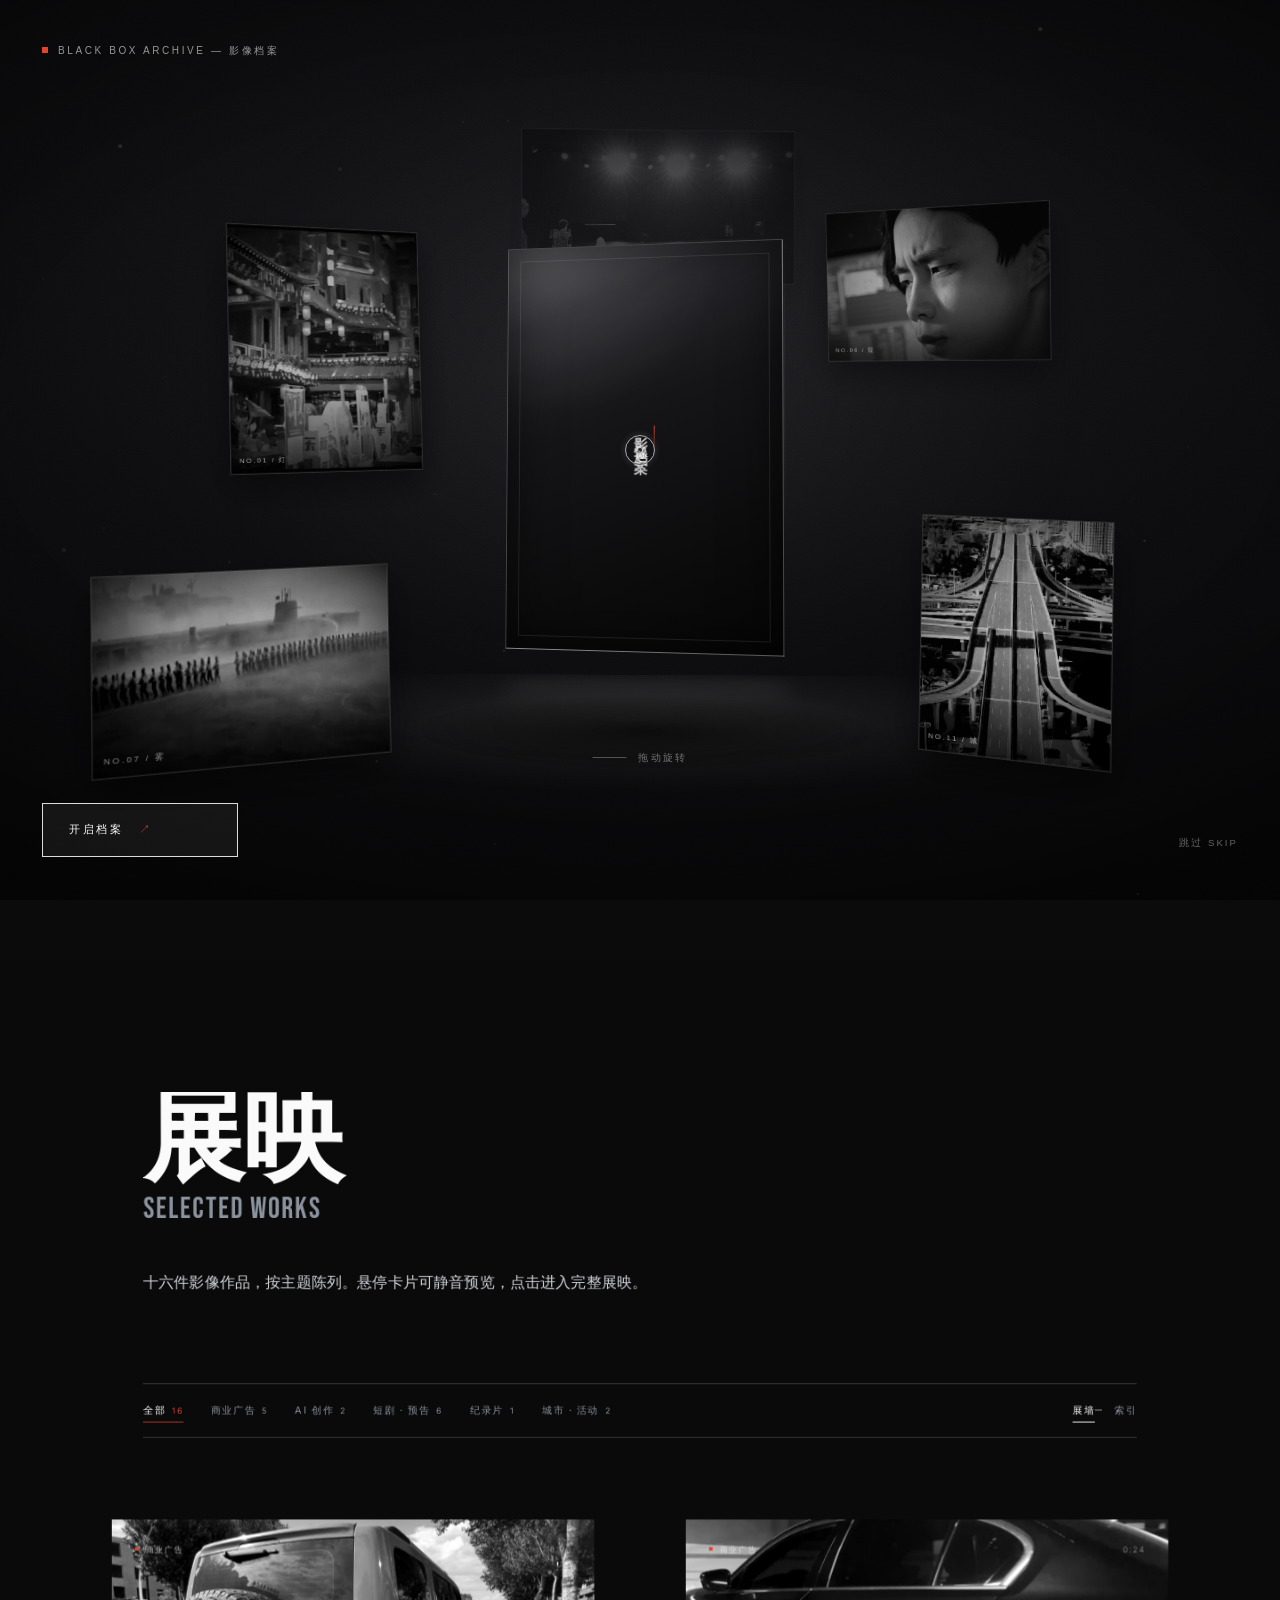
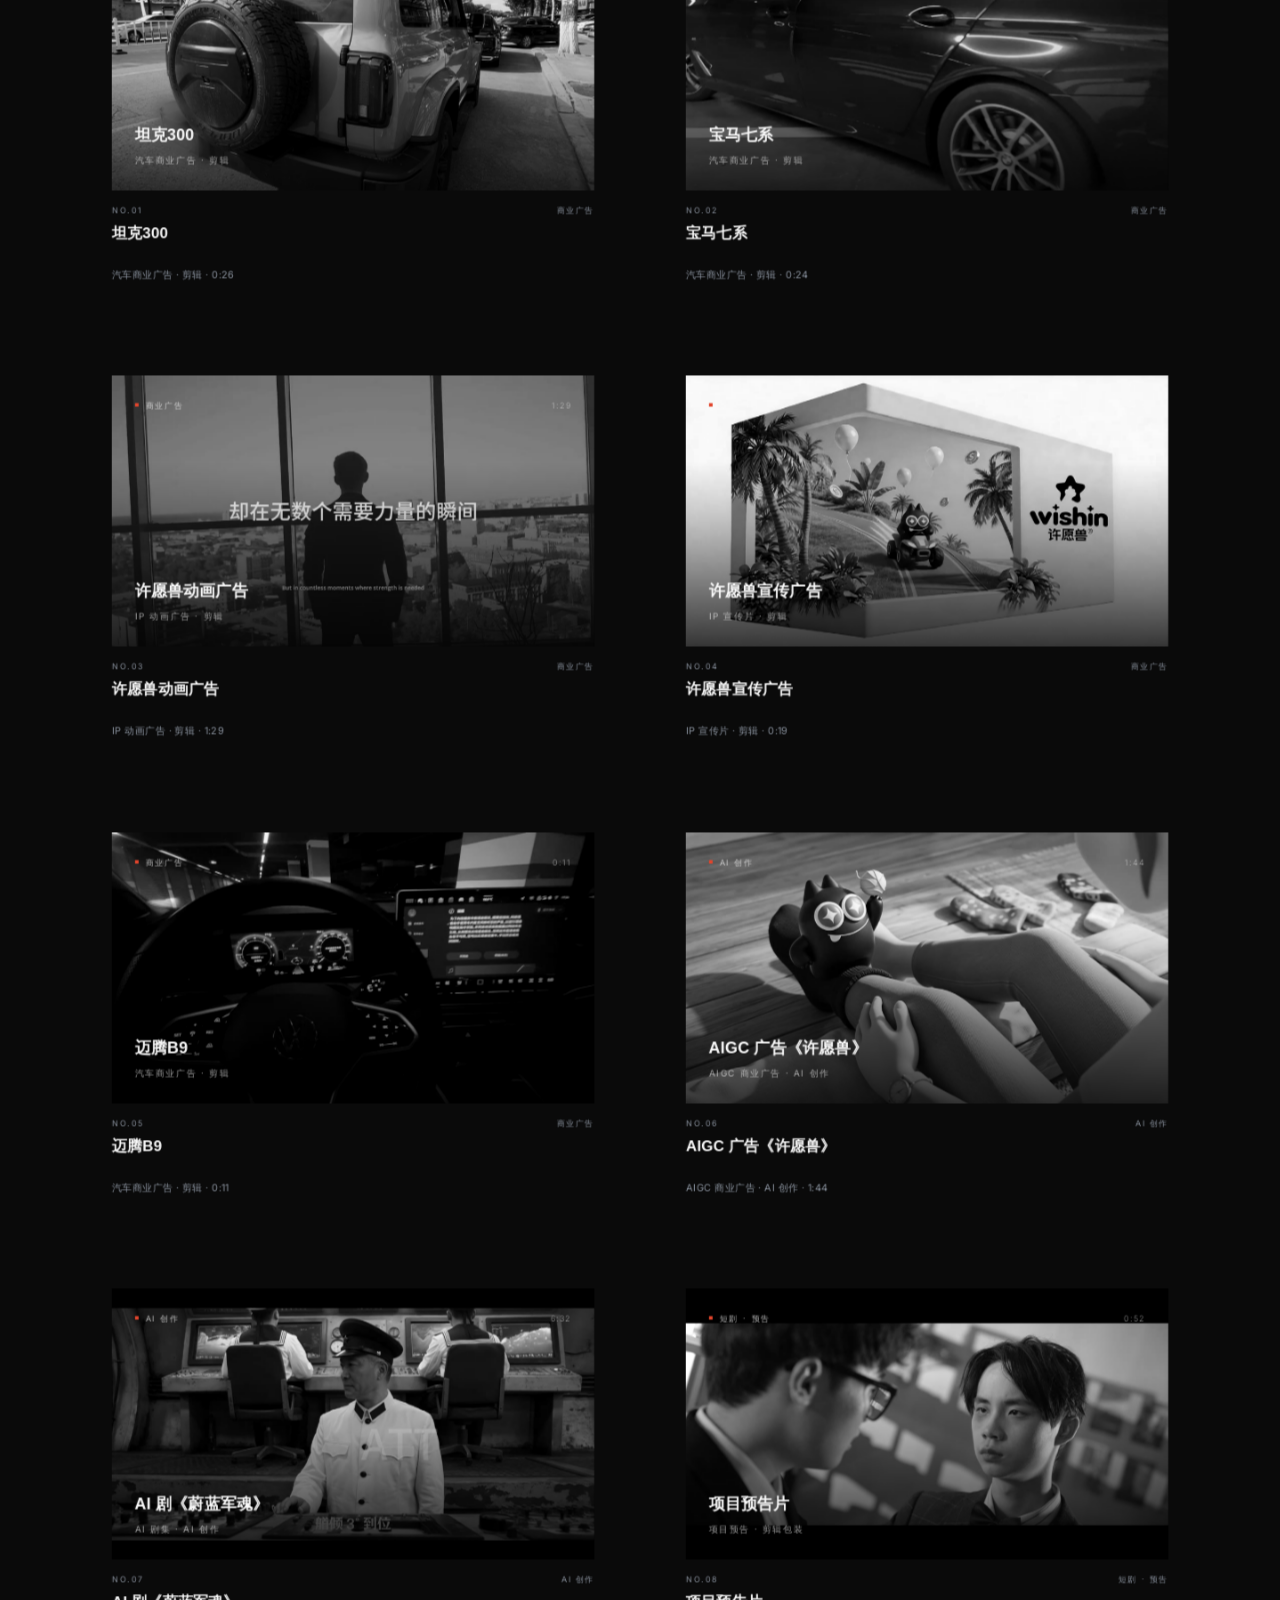
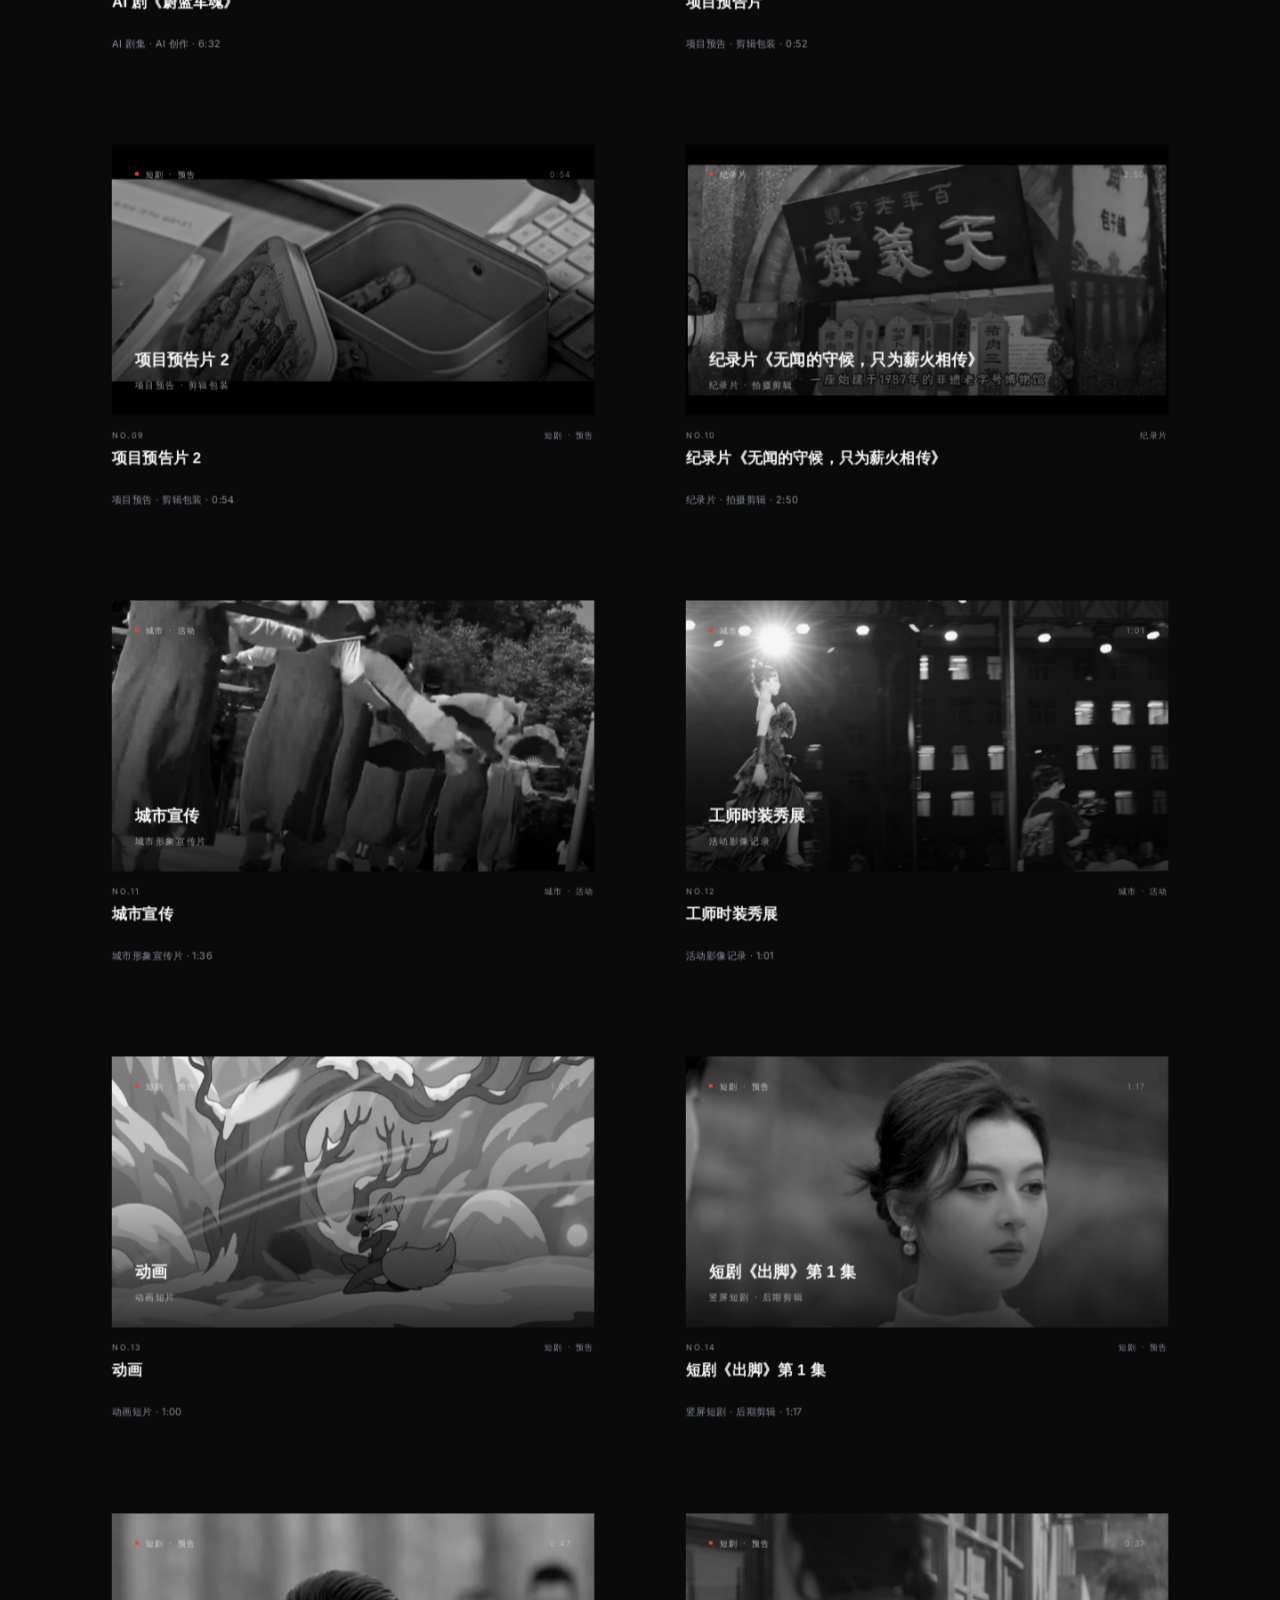
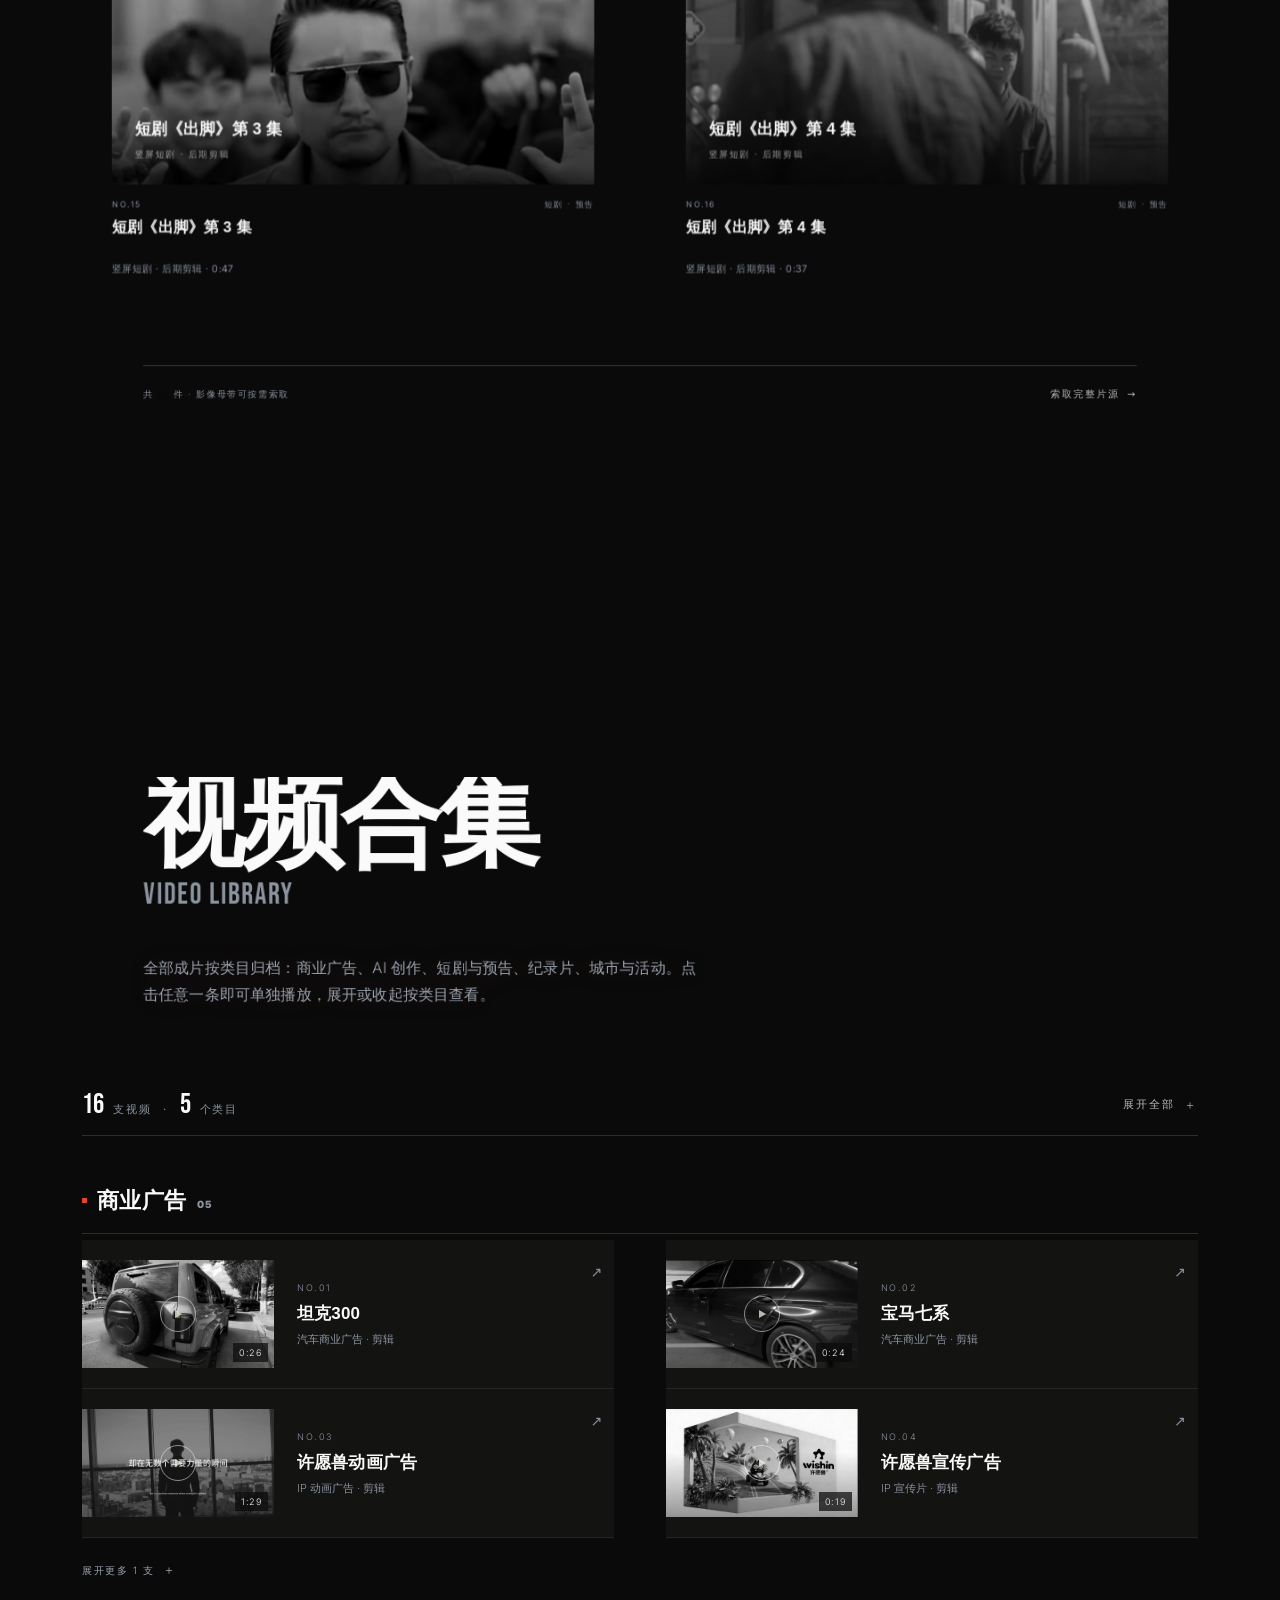
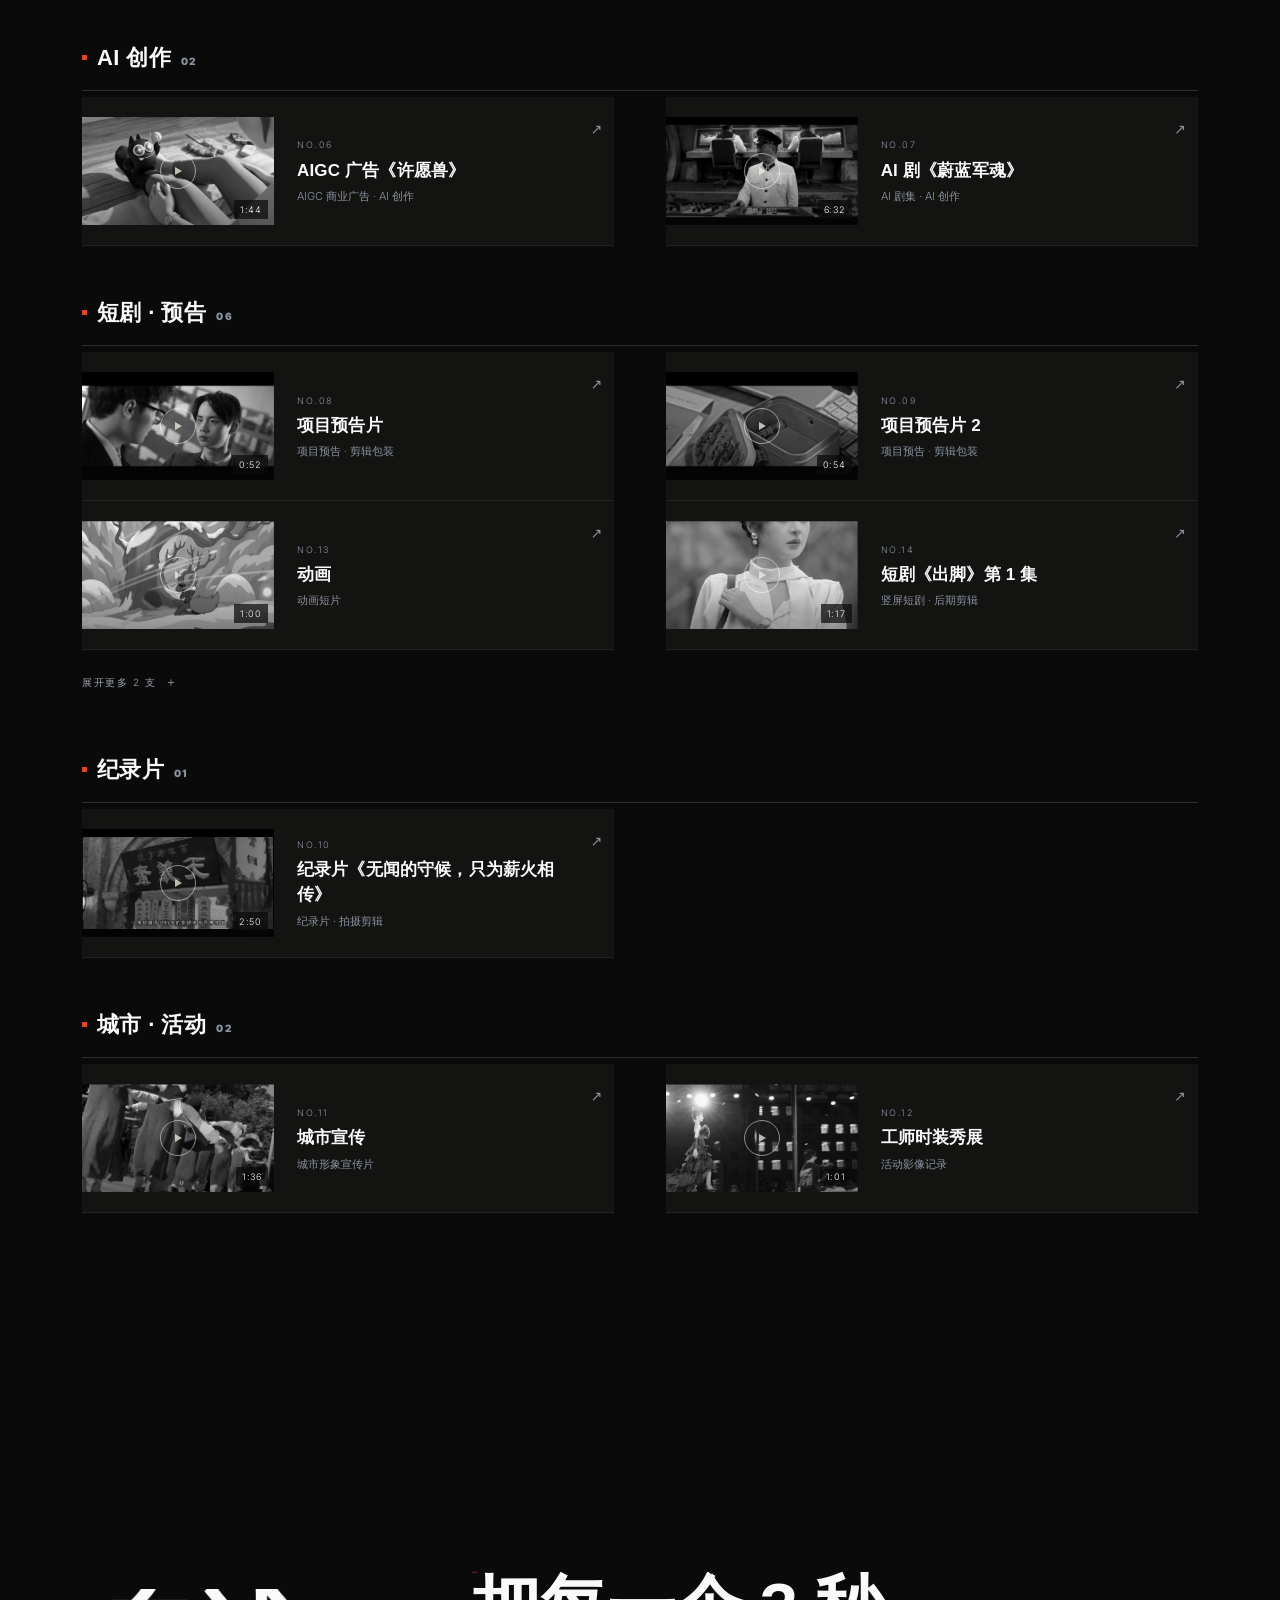
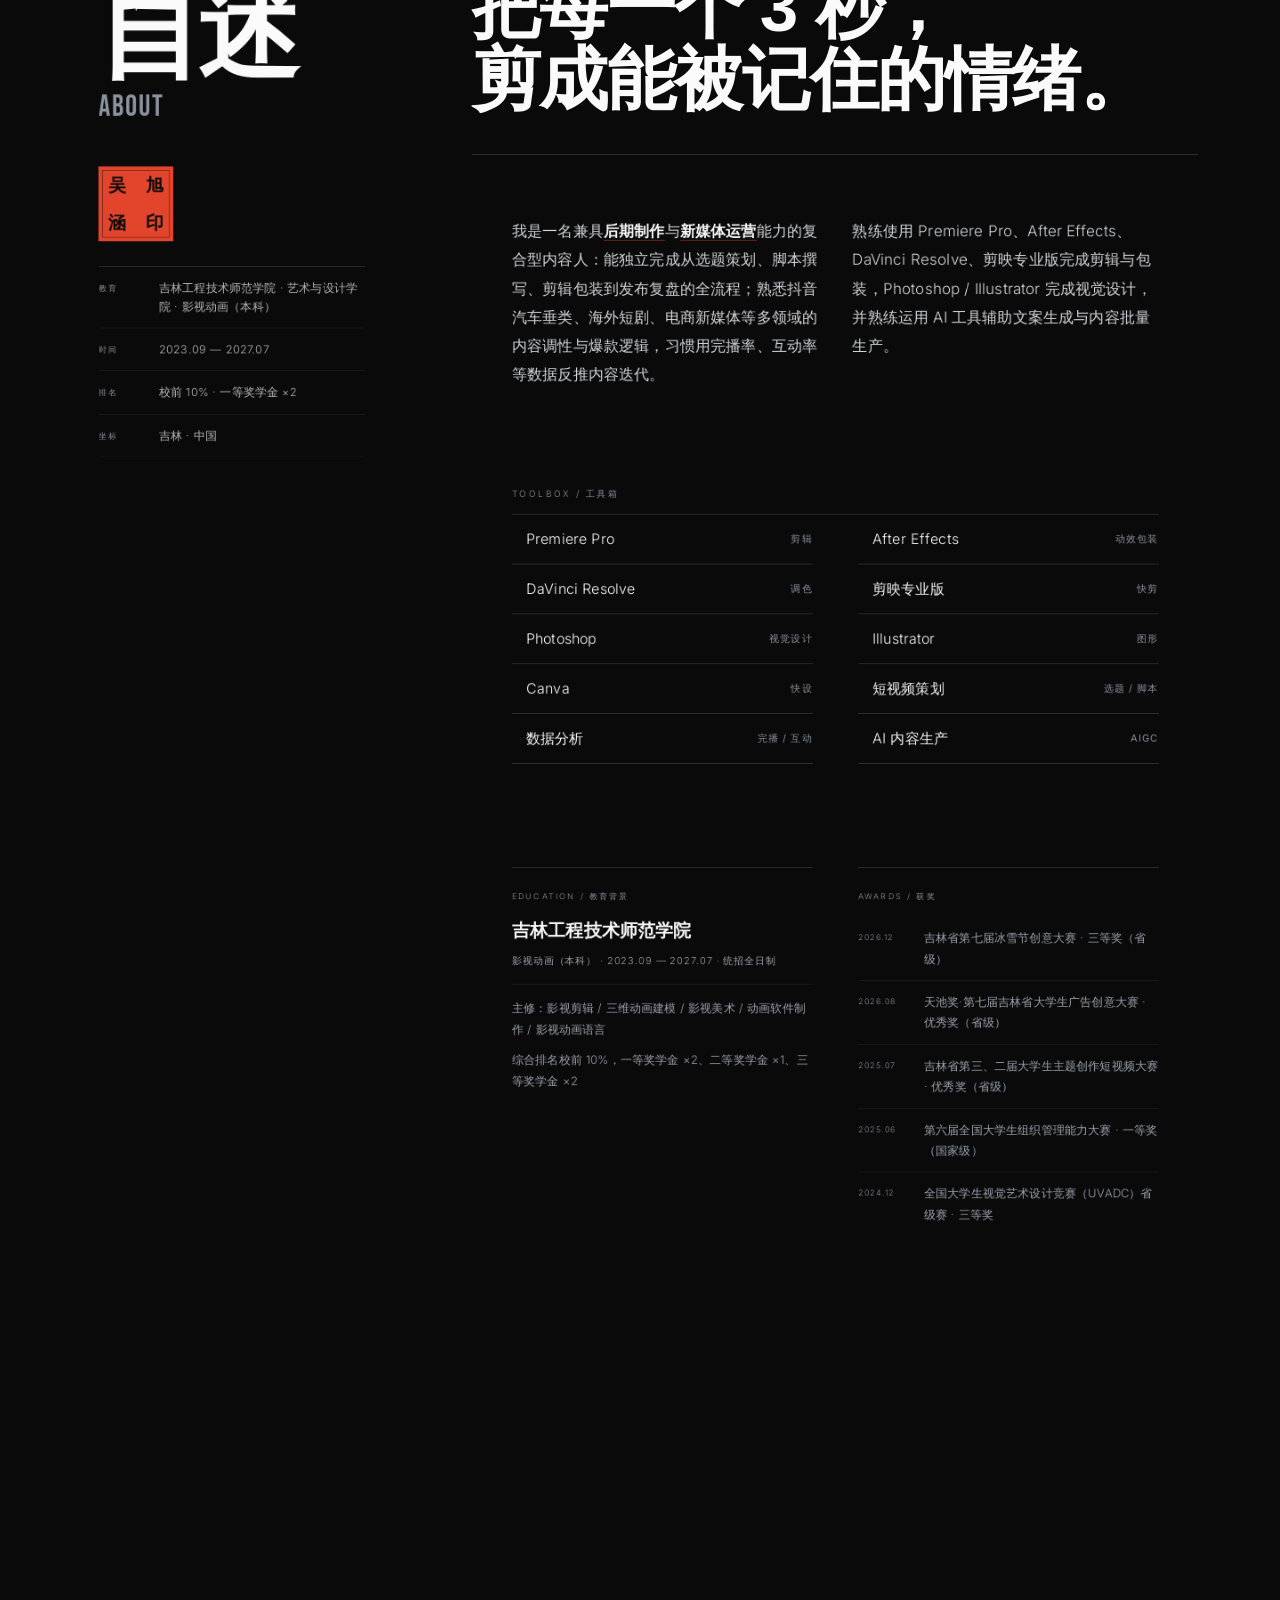
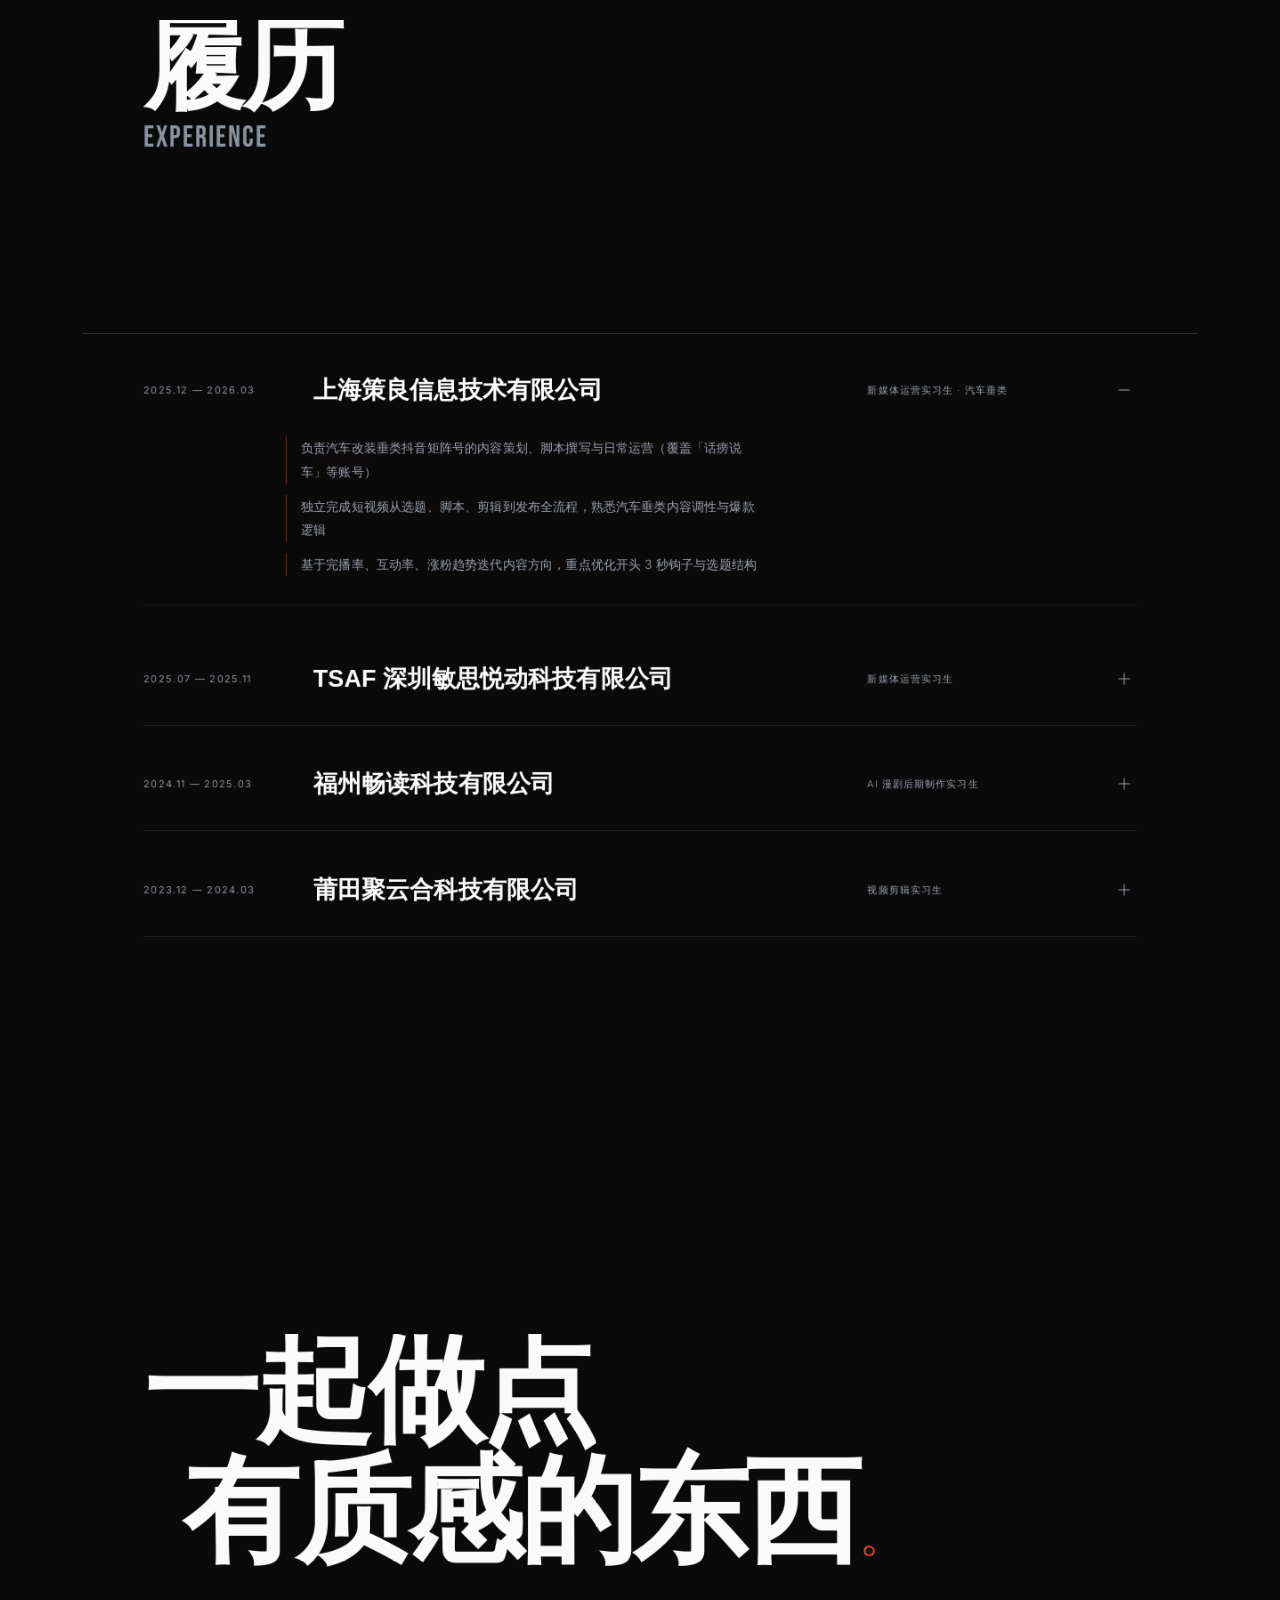
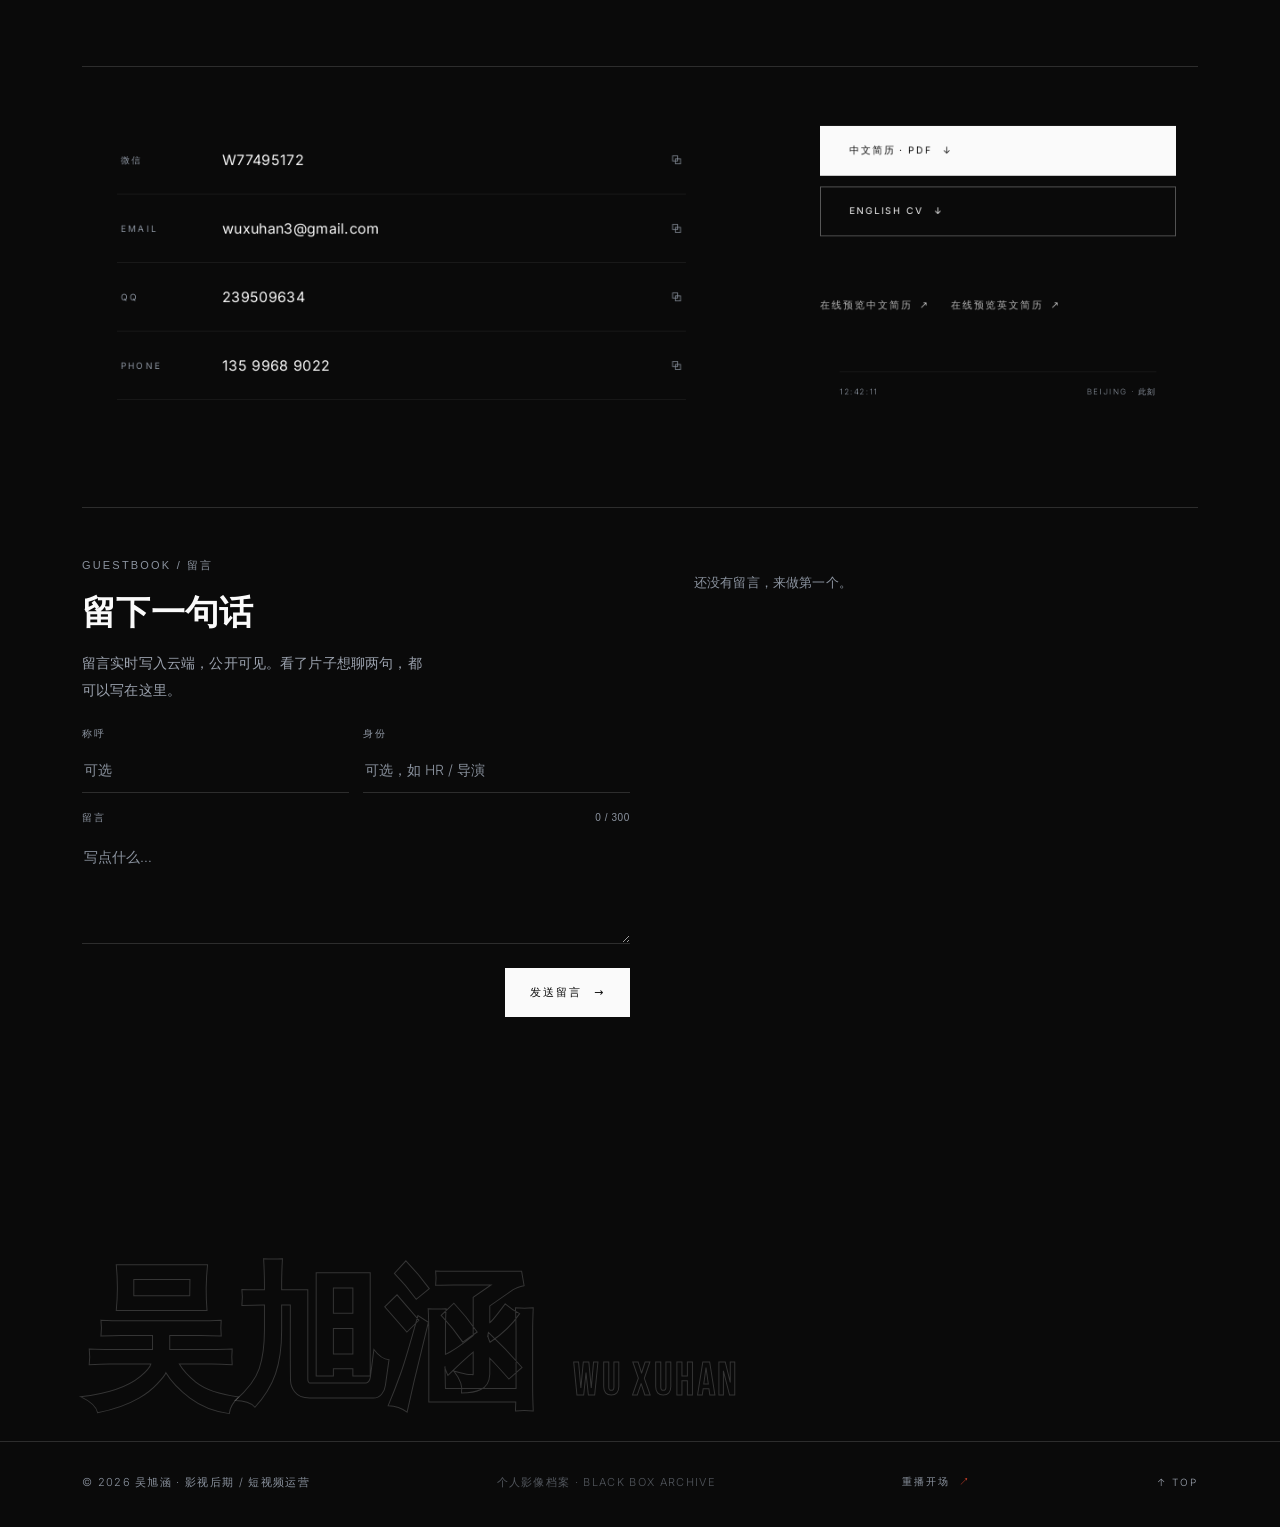
==== index.html @ 37df9728 "同步简历与站点信息：补齐两项竞赛获奖，统一四段履历时间线与量化数据" ====
<!DOCTYPE html>
<html lang="zh-CN" data-lang="zh">
<head>
<meta charset="UTF-8">
<meta name="viewport" content="width=device-width, initial-scale=1.0">
<title>吴旭涵 · 影像档案 | 影视后期 · 内容创作</title>
<meta name="description" content="吴旭涵的影像档案：影视动画科班出身，影视后期、短视频运营与 AIGC 创作。以艺术展陈的方式，呈现十六件影像作品。">
<meta property="og:type" content="website">
<meta property="og:site_name" content="BLACK BOX ARCHIVE · 影像档案">
<meta property="og:title" content="吴旭涵 · 影像档案 | 影视后期 · 内容创作">
<meta property="og:description" content="十六件影像作品，以艺术展陈的方式呈现：商业广告、海外短剧、纪录片与 AIGC 创作。">
<meta property="og:url" content="http://127.0.0.1:8377/">
<meta property="og:image" content="http://127.0.0.1:8377/assets/og/cover.jpg">
<meta property="og:image:width" content="1200">
<meta property="og:image:height" content="630">
<meta property="og:locale" content="zh_CN">
<meta property="og:locale:alternate" content="en_US">
<meta property="og:locale:alternate" content="ko_KR">
<meta property="og:locale:alternate" content="ja_JP">
<meta name="twitter:card" content="summary_large_image">
<meta name="twitter:title" content="吴旭涵 · 影像档案 | 影视后期 · 内容创作">
<meta name="twitter:description" content="十六件影像作品，以艺术展陈的方式呈现：商业广告、海外短剧、纪录片与 AIGC 创作。">
<meta name="twitter:image" content="http://127.0.0.1:8377/assets/og/cover.jpg">
<link rel="canonical" href="http://127.0.0.1:8377/">
<script type="application/ld+json">
{
  "@context": "https://schema.org",
  "@type": "Person",
  "name": "吴旭涵",
  "alternateName": "Wu Xuhan",
  "jobTitle": "影视后期 · 短视频运营 · AIGC 创作",
  "description": "影视动画专业在读，专注影视后期、短视频运营与 AIGC 内容创作，作品覆盖商业广告、海外短剧、纪录片与城市影像。",
  "url": "http://127.0.0.1:8377/",
  "image": "http://127.0.0.1:8377/assets/og/cover.jpg",
  "knowsLanguage": [
    "zh-CN",
    "en",
    "ko",
    "ja"
  ],
  "alumniOf": {
    "@type": "CollegeOrUniversity",
    "name": "吉林工程技术师范学院"
  },
  "contactPoint": {
    "@type": "ContactPoint",
    "contactType": "WeChat",
    "description": "WeChat: W77495172"
  },
  "knowsAbout": [
    "Video Editing",
    "Post-production",
    "Premiere Pro",
    "After Effects",
    "DaVinci Resolve",
    "Short-form Video",
    "AIGC"
  ],
  "award": [
    "吉林省第七届冰雪节创意大赛 · 三等奖（省级）",
    "天池奖第七届吉林省大学生广告创意大赛 · 优秀奖（省级）",
    "吉林省第三、二届大学生主题创作短视频大赛 · 优秀奖（省级）",
    "第六届全国大学生组织管理能力大赛 · 一等奖（国家级）",
    "全国大学生视觉艺术设计竞赛（UVADC）省级赛 · 三等奖"
  ]
}
</script>
<meta name="theme-color" content="#0b0b0c">
<link rel="icon" href="data:image/svg+xml,%3Csvg xmlns='http://www.w3.org/2000/svg' viewBox='0 0 100 100'%3E%3Crect width='100' height='100' fill='%23b83c26'/%3E%3Ctext x='50' y='72' font-size='60' text-anchor='middle' fill='%23f2ece0' font-family='serif'%3E吴%3C/text%3E%3C/svg%3E">
<link rel="stylesheet" href="assets/fonts/fonts.css">
<link rel="stylesheet" href="css/art.css">
<link rel="stylesheet" href="css/ref-2026.css">
<link rel="stylesheet" href="css/intro-3d.css">
<link rel="stylesheet" href="css/cursor-glow.css">
<link rel="preload" as="image" href="assets/hero/hero-archive.jpg" fetchpriority="high">
<link rel="preload" as="image" href="assets/hero/intro-frame-1.jpg">
<link rel="preload" as="image" href="assets/hero/intro-frame-2.jpg">
<link rel="preload" as="image" href="assets/hero/intro-frame-3.jpg">
<noscript><style>.preloader,.intro{display:none!important}.cursor{display:none!important}html{overflow:auto!important}</style></noscript>
</head>
<body class="is-loading">
<!-- ================= 3D OPENING · 档案开场 ================= -->
<div class="intro" id="intro3d" role="dialog" aria-modal="true" aria-label="影像档案 · 开场">
  <canvas class="intro-dust" id="introDust" aria-hidden="true"></canvas>
  <div class="intro-scene" id="introScene">
    <div class="intro-portal" aria-hidden="true"></div>
    <div class="intro-rig" id="introRig">
      <div class="intro-floor" aria-hidden="true"></div>
      <div class="mono" id="introMono" aria-hidden="true">
        <div class="mono-face mono-front">
          <span class="mono-cn">影像档案</span>
          </div>
        <div class="mono-face mono-back"></div>
        <div class="mono-face mono-side mono-side-l"></div>
        <div class="mono-face mono-side mono-side-r"></div>
        <div class="mono-face mono-cap mono-cap-t"></div>
        <div class="mono-face mono-cap mono-cap-b"></div>
        <span class="mono-glow" aria-hidden="true"></span>
        <span class="mono-seam"></span>
        <span class="mono-light"></span>
      </div>
      <figure class="intro-card ic1" aria-hidden="true"><img src="assets/hero/intro-frame-1.jpg" alt="" width="800" height="1000" decoding="async"><figcaption>NO.01 / 灯</figcaption></figure>
      <figure class="intro-card ic2" aria-hidden="true"><img src="assets/hero/intro-frame-2.jpg" alt="" width="1200" height="800" decoding="async"><figcaption>NO.06 / 窥</figcaption></figure>
      <figure class="intro-card ic3" aria-hidden="true"><img src="assets/hero/intro-frame-3.jpg" alt="" width="1200" height="800" decoding="async"><figcaption>NO.07 / 雾</figcaption></figure>
      <figure class="intro-card ic4" aria-hidden="true"><img src="assets/hero/intro-frame-4.jpg" alt="" width="1200" height="800" decoding="async"><figcaption>NO.11 / 城</figcaption></figure>
      <figure class="intro-card ic5" aria-hidden="true"><img src="assets/hero/intro-frame-5.jpg" alt="" width="1500" height="844" decoding="async"><figcaption>NO.12 / 光</figcaption></figure>
    </div>
  </div>
  <div class="intro-ui">
    <div class="intro-top">
      <span class="intro-brand">Black Box Archive — 影像档案</span>
      </div>
    <p class="intro-hint"><i></i>拖动旋转</p>
    <div class="intro-bottom">
      <button class="intro-enter" id="introEnter" type="button"><span>开启档案</span><i>&#8599;</i></button>
      <button class="intro-skip" id="introSkip" type="button">跳过 SKIP</button>
    </div>
  </div>
</div>

<a class="skip-link" href="#works" data-i18n="aria.skip">跳到主内容</a>

<div class="grain" aria-hidden="true"></div>
<div class="mouse-glow" id="mouseGlow" aria-hidden="true"></div>

<!-- 入场遮幕 -->
<div class="preloader" id="preloader" aria-hidden="true">
  <div class="preloader-inner">
    <p class="preloader-kicker" data-i18n="preloader.kicker">BLACK BOX ARCHIVE — 影像档案</p>
    <p class="preloader-count"><span id="loadNum">00</span><em>%</em></p>
    <div class="preloader-track"><i id="loadBar"></i></div>
    <p class="preloader-meta" data-i18n="preloader.meta">吴旭涵 · 影视后期 / 短视频运营 · 2026</p>
  </div>
  <span class="preloader-corner preloader-corner--tl"></span>
  <span class="preloader-corner preloader-corner--tr"></span>
  <span class="preloader-corner preloader-corner--bl"></span>
  <span class="preloader-corner preloader-corner--br"></span>
</div>

<div class="cursor" id="cursor" aria-hidden="true">
  <span class="cursor-dot"></span>
  <span class="cursor-ring"></span>
  <span class="cursor-label" id="cursorLabel"></span>
</div>

<div class="progress" aria-hidden="true"><i id="progressBar"></i></div>

<!-- 顶部导航 -->
<header class="site-header" id="siteHeader">
  <a class="brand" href="#top" data-cursor="TOP" aria-label="回到顶部" data-i18n-aria="aria.backTop">
    <span class="brand-seal" aria-hidden="true">吴</span>
    <span class="brand-name"><b>吴旭涵</b><em>WU XUHAN</em></span>
  </a>
  <nav class="nav" id="mainNav" aria-label="主导航" data-i18n-aria="aria.nav">
    <a class="nav-link" href="#works"><i>01</i><span data-i18n="nav.works">展映</span></a>
    <a class="nav-link" href="#collection"><i>02</i><span data-i18n="nav.collection">合集</span></a>
    <a class="nav-link" href="#about"><i>03</i><span data-i18n="nav.about">自述</span></a>
    <a class="nav-link" href="#experience"><i>04</i><span data-i18n="nav.exp">履历</span></a>
    <a class="nav-link" href="#contact"><i>05</i><span data-i18n="nav.contact">联络</span></a>
    <div class="lang-switch lang-switch--mobile" role="group" aria-label="切换语言" data-i18n-aria="aria.lang">
      <button type="button" data-lang-btn="zh" class="is-active" aria-pressed="true">中</button>
      <button type="button" data-lang-btn="en" aria-pressed="false">EN</button>
      <button type="button" data-lang-btn="ko" aria-pressed="false">한</button>
      <button type="button" data-lang-btn="ja" aria-pressed="false">日</button>
    </div>
  </nav>
  <div class="header-tools">
    <div class="lang-switch" id="langSwitch" role="group" aria-label="切换语言" data-i18n-aria="aria.lang">
      <button type="button" data-lang-btn="zh" class="is-active" aria-pressed="true">中</button>
      <button type="button" data-lang-btn="en" aria-pressed="false">EN</button>
      <button type="button" data-lang-btn="ko" aria-pressed="false">한</button>
      <button type="button" data-lang-btn="ja" aria-pressed="false">日</button>
    </div>
    <button class="util-link" type="button" data-copy="wuxuhan3@gmail.com" data-cursor="复制" data-i18n-cursor="contact.copy">EMAIL</button>
    <button class="util-link" type="button" data-copy="W77495172" data-cursor="复制" data-i18n-cursor="contact.copy">WECHAT</button>
    <span class="clock" id="clock" aria-label="北京时间">--:--:--</span>
    <a class="cv-link" href="assets/resume/%E5%90%B4%E6%97%AD%E6%B6%B5_%E7%AE%80%E5%8E%86.pdf" download="吴旭涵_简历.pdf" data-cursor="PDF" data-magnetic><span data-i18n="nav.cv">简历</span> <i>↓</i></a>
    <button class="menu-toggle" id="menuToggle" aria-label="打开菜单" data-i18n-aria="nav.menu" aria-expanded="false" aria-controls="mainNav"><span></span><span></span></button>
  </div>
</header>

<!-- 右侧章节索引 -->
<nav class="section-nav" id="sectionNav" aria-label="章节索引" data-i18n-aria="aria.sectionNav">
  <a href="#hero" data-target="hero"><b>00</b><i></i><span data-i18n="section.hero">序</span></a>
  <a href="#works" data-target="works"><b>01</b><i></i><span data-i18n="section.works">展映</span></a>
  <a href="#collection" data-target="collection"><b>02</b><i></i><span data-i18n="section.collection">合集</span></a>
  <a href="#about" data-target="about"><b>03</b><i></i><span data-i18n="section.about">自述</span></a>
  <a href="#experience" data-target="experience"><b>04</b><i></i><span data-i18n="section.experience">履历</span></a>
  <a href="#contact" data-target="contact"><b>05</b><i></i><span data-i18n="section.contact">联络</span></a>
</nav>

<main id="top">

  <!-- ================= HERO ================= -->
  <section class="hero" id="hero" data-theme="dark" data-section data-page="01">
    <div class="hero-bg" aria-hidden="true">
      <div class="hero-still"><img src="assets/hero/hero-archive.jpg" alt="" loading="eager" decoding="async" fetchpriority="high"></div>
      <div class="hero-gridlines"></div>
      <div class="hero-spot" id="heroSpot"></div>
      <div class="hero-vignette"></div>
      <div class="hero-scan"></div>
      <div class="hero-planes">
        <span class="plane p1"></span><span class="plane p2"></span><span class="plane p3"></span><span class="orb"></span>
      </div>
      <span class="hero-vertical hero-vertical--l">MOVING IMAGE · NARRATIVE · CRAFT</span>
      <div class="hero-hud"><span class="hud-dot"></span><span>SYS.ARCHIVE</span><span>RGB // 4K</span><span>24 FPS</span></div>
    </div>

    <div class="hero-inner">
      <div class="hero-grid">

        <!-- 左栏：身份（Brittany 式） -->
        <div class="hero-idcol">
          <h1 class="hero-name-xl" data-reveal>
            <span data-i18n="hero.name">吴旭涵</span>
            <em data-i18n="hero.nameEn">Wu Xuhan</em>
          </h1>
          <p class="hero-role" data-reveal data-i18n="hero.top2">影视后期 · 短视频运营 · AIGC</p>
          <p class="hero-intro" data-reveal data-i18n-html="hero.lede">影视动画科班出身，在商业广告、海外短剧与纪录片之间，用剪辑重建时间的呼吸。</p>

          <nav class="hero-nav2" aria-label="Section index" data-reveal>
            <a href="#works"><b>01</b><span data-i18n="section.works">展映</span></a>
            <a href="#collection"><b>02</b><span data-i18n="section.collection">合集</span></a>
            <a href="#experience"><b>03</b><span data-i18n="section.experience">履历</span></a>
            <a href="#contact"><b>04</b><span data-i18n="section.contact">联络</span></a>
          </nav>

          <div class="hero-social" data-reveal>
            <button type="button" data-copy="W77495172" data-cursor="复制" data-i18n-cursor="contact.copy">
              <i data-i18n="contact.wechat">微信</i><span>W77495172</span>
            </button>
            <button type="button" data-copy="wuxuhan3@gmail.com" data-cursor="复制" data-i18n-cursor="contact.copy">
              <i>EMAIL</i><span>wuxuhan3@gmail.com</span>
            </button>
            <button type="button" data-copy="239509634" data-cursor="复制" data-i18n-cursor="contact.copy">
              <i>QQ</i><span>239509634</span>
            </button>
          </div>
        </div>

        <!-- 右栏：品牌主张 + 数据 + 行动 -->
        <div class="hero-brcol">
          <h2 class="hero-brand" id="heroTitle">
            <span class="title-line"><span class="title-inner" data-i18n-text="hero.title1" data-text="影像">影像</span></span>
            <span class="title-line title-line--2"><span class="title-inner" data-i18n-text="hero.title2" data-text="造境">造境</span><span class="title-mark">。</span></span>
          </h2>
          <dl class="hero-stats2" id="heroStats">
            <div class="stat"><dt><span data-count="4">4</span><em data-i18n="hero.unit1">段</em></dt><dd data-i18n="hero.stat1">内容实习</dd></div>
            <div class="stat"><dt><span data-count="5">5</span><em data-i18n="hero.unit2">项</em></dt><dd data-i18n="hero.stat2">省级 / 国家级奖项</dd></div>
            <div class="stat"><dt><span class="stat-prefix">TOP</span><span data-count="1">1</span></dt><dd data-i18n="hero.stat3">海外短剧日榜</dd></div>
            <div class="stat"><dt><span data-count="8000">8000</span><em data-i18n="hero.unit4">+</em></dt><dd data-i18n="hero.stat4">账号冷启动涨粉</dd></div>
          </dl>

          <div class="hero-actions" data-reveal>
            <a class="btn btn-fill" href="#works" data-magnetic data-cursor="进入" data-i18n-cursor="hero.cursorEnter"><span data-i18n="hero.ctaWorks">进入展映</span> <i>&#8599;</i></a>
            <a class="btn btn-line" href="assets/resume/%E5%90%B4%E6%97%AD%E6%B6%B5_%E7%AE%80%E5%8E%86.pdf" download="吴旭涵_简历.pdf" data-magnetic data-cursor="PDF"><span data-i18n="hero.ctaCv">下载简历</span> <i>&#8595;</i></a>
          </div>
          </div>

      </div>
    </div>

    <div class="marquee marquee--hero" data-marquee aria-hidden="true">
      <div class="marquee-track">
        <span data-i18n="marquee.m1">商业广告</span><i>✦</i><span data-i18n="marquee.m2">海外短剧</span><i>✦</i><span data-i18n="marquee.m3">纪录片</span><i>✦</i><span data-i18n="marquee.m4">AIGC 创作</span><i>✦</i><span data-i18n="marquee.m5">城市影像</span><i>✦</i><span data-i18n="marquee.m6">直播切片</span><i>✦</i><span data-i18n="marquee.m7">内容策略</span><i>✦</i><span data-i18n="marquee.m8">数据复盘</span><i>✦</i>
      </div>
    </div>
  </section>

  <!-- ================= WORKS ================= -->
  <section class="works" id="works" data-theme="light" data-section data-page="02">
    <div class="section-inner">
      <header class="section-head">
        <h2 class="section-title" data-reveal>
          <span class="cn" data-i18n="works.title">展映</span>
          <span class="en" data-i18n="works.en">selected works</span>
        </h2>
        <div class="section-intro" data-reveal>
          <p class="section-lede" data-i18n="works.lede">十六件影像作品，按主题陈列。悬停卡片可静音预览，点击进入完整展映。</p>
          </div>
      </header>

      <div class="works-toolbar" data-reveal>
        <div class="filters" id="filterBar" role="group" aria-label="作品分类" data-i18n-aria="aria.filters">
          <button class="filter-btn is-active" type="button" data-filter="all" aria-pressed="true"><span data-i18n="filters.all">全部</span><span class="f-count">16</span></button>
          <button class="filter-btn" type="button" data-filter="ad" aria-pressed="false"><span data-i18n="filters.ad">商业广告</span><span class="f-count">5</span></button>
          <button class="filter-btn" type="button" data-filter="ai" aria-pressed="false"><span data-i18n="filters.ai">AI 创作</span><span class="f-count">2</span></button>
          <button class="filter-btn" type="button" data-filter="drama" aria-pressed="false"><span data-i18n="filters.drama">短剧 · 预告</span><span class="f-count">6</span></button>
          <button class="filter-btn" type="button" data-filter="doc" aria-pressed="false"><span data-i18n="filters.doc">纪录片</span><span class="f-count">1</span></button>
          <button class="filter-btn" type="button" data-filter="city" aria-pressed="false"><span data-i18n="filters.city">城市 · 活动</span><span class="f-count">2</span></button>
        </div>
        <div class="view-toggle" id="viewToggle" role="group" aria-label="视图切换" data-i18n-aria="aria.view">
          <button class="view-btn is-active" type="button" data-view="wall" aria-pressed="true"><span data-i18n="view.wall">展墙</span></button>
          <button class="view-btn" type="button" data-view="index" aria-pressed="false"><span data-i18n="view.index">索引</span></button>
        </div>
      </div>

      <div class="works-wall" id="worksWall" aria-live="polite"></div>
      <div class="works-index" id="worksIndex" hidden></div>

      <div class="works-foot">
        <p class="works-total"><span data-i18n="works.before">共</span> <b id="worksTotal">16</b> <span data-i18n="works.after">件 · 影像母带可按需索取</span></p>
        <a class="text-link" href="#contact" data-cursor="联络" data-i18n-cursor="nav.contact"><span data-i18n="works.request">索取完整片源</span> <i>→</i></a>
      </div>
    </div>
  </section>

  <!-- ================= VIDEO LIBRARY ================= -->
  <section class="collection" id="collection" data-theme="dark" data-section data-page="03">
    <div class="section-inner">
      <header class="section-head">
        <h2 class="section-title" data-reveal>
          <span class="cn" data-i18n="col.title">视频合集</span>
          <span class="en" data-i18n="col.en">video library</span>
        </h2>
        <div class="section-intro" data-reveal>
          <p class="section-lede" data-i18n="col.lede">全部成片按类目归档：商业广告、AI 创作、短剧与预告、纪录片、城市与活动。点击任意一条即可单独播放，展开或收起按类目查看。</p>
          </div>
      </header>

      <div class="col-bar" data-reveal>
        <p class="col-stat">
          <b id="colCount">16</b><span data-i18n="col.unit">支视频</span>
          <em>·</em>
          <b id="colGroupCount">5</b><span data-i18n="col.groupUnit">个类目</span>
        </p>
        <button class="col-all" id="colToggleAll" type="button" aria-expanded="false" aria-controls="colGroups">
          <span data-i18n="col.expandAll">展开全部</span><i aria-hidden="true">＋</i>
        </button>
      </div>

      <div class="col-groups" id="colGroups" aria-live="polite"></div>
    </div>
  </section>

  <!-- ================= ABOUT ================= -->
  <section class="about" id="about" data-theme="light" data-section data-page="04">
    <div class="section-inner">
      <div class="about-grid">
        <aside class="about-aside">
          <h2 class="section-title" data-reveal>
            <span class="cn" data-i18n="about.title">自述</span>
            <span class="en" data-i18n="about.en">about</span>
          </h2>
          <div class="seal" aria-hidden="true" data-tilt>
            <span>吴</span><span>旭</span><span>涵</span><span>印</span>
          </div>
          <dl class="about-meta" data-reveal>
            <div><dt data-i18n="about.edu">教育</dt><dd data-i18n="about.eduValue">吉林工程技术师范学院 · 艺术与设计学院 · 影视动画（本科）</dd></div>
            <div><dt data-i18n="about.time">时间</dt><dd data-i18n="about.timeValue">2023.09 — 2027.07</dd></div>
            <div><dt data-i18n="about.rank">排名</dt><dd data-i18n="about.rankValue">校前 10% · 一等奖学金 ×2</dd></div>
            <div><dt data-i18n="about.loc">坐标</dt><dd data-i18n="about.locValue">吉林 · 中国</dd></div>
          </dl>
        </aside>

        <div class="about-main">
          <blockquote class="about-quote" data-reveal>
            <p data-i18n-html="about.quote">把每一个 3 秒，<br>剪成能被记住的情绪。</p>
          </blockquote>

          <div class="about-copy" data-reveal>
            <p data-i18n-html="about.p1">我是一名兼具<strong>后期制作</strong>与<strong>新媒体运营</strong>能力的复合型内容人。</p>
            <p data-i18n-html="about.p2">熟练使用 Premiere Pro、After Effects、DaVinci Resolve、剪映专业版完成剪辑与包装。</p>
          </div>

          <div class="toolbox" data-reveal-group>
            <p class="toolbox-label" data-reveal data-i18n="about.toolbox">TOOLBOX / 工具箱</p>
            <ul class="toolbox-list" id="toolboxList">
              <li data-reveal><span>Premiere Pro</span><em data-i18n="about.s1">剪辑</em></li>
              <li data-reveal><span>After Effects</span><em data-i18n="about.s2">动效包装</em></li>
              <li data-reveal><span>DaVinci Resolve</span><em data-i18n="about.s3">调色</em></li>
              <li data-reveal><span>剪映专业版</span><em data-i18n="about.s4">快剪</em></li>
              <li data-reveal><span>Photoshop</span><em data-i18n="about.s5">视觉设计</em></li>
              <li data-reveal><span>Illustrator</span><em data-i18n="about.s6">图形</em></li>
              <li data-reveal><span>Canva</span><em data-i18n="about.s7">快设</em></li>
              <li data-reveal><span data-i18n="about.t8">短视频策划</span><em data-i18n="about.s8b">选题 / 脚本</em></li>
              <li data-reveal><span data-i18n="about.t9">数据分析</span><em data-i18n="about.s9b">完播 / 互动</em></li>
              <li data-reveal><span data-i18n="about.t10">AI 内容生产</span><em>AIGC</em></li>
            </ul>
          </div>

          <div class="about-cards" data-reveal-group>
            <article class="info-card" data-reveal data-tilt>
              <p class="info-card-label" data-i18n="about.eduLabel">EDUCATION / 教育背景</p>
              <h3 data-i18n="about.eduName">吉林工程技术师范学院</h3>
              <p class="info-card-sub" data-i18n="about.eduSub">影视动画（本科） · 2023.09 — 2027.07 · 统招全日制</p>
              <ul class="info-list">
                <li data-i18n="about.eduLi1">主修：影视剪辑 / 三维动画建模 / 影视美术 / 动画软件制作 / 影视动画语言</li>
                <li data-i18n="about.eduLi2">综合排名校前 10%，一等奖学金 ×2、二等奖学金 ×1、三等奖学金 ×2</li>
              </ul>
            </article>
            <article class="info-card" data-reveal data-tilt>
              <p class="info-card-label" data-i18n="about.awardsLabel">AWARDS / 获奖</p>
              <ul class="award-list">
                <li><span class="award-year">2026.12</span><span data-i18n="about.award1">吉林省第七届冰雪节创意大赛 · 三等奖（省级）</span></li>
                <li><span class="award-year">2026.08</span><span data-i18n="about.award2">天池奖·第七届吉林省大学生广告创意大赛 · 优秀奖（省级）</span></li>
                <li><span class="award-year">2025.07</span><span data-i18n="about.award3">吉林省第三、二届大学生主题创作短视频大赛 · 优秀奖（省级）</span></li>
                <li><span class="award-year">2025.06</span><span data-i18n="about.award4">第六届全国大学生组织管理能力大赛 · 一等奖（国家级）</span></li>
                <li><span class="award-year">2024.12</span><span data-i18n="about.award5">全国大学生视觉艺术设计竞赛（UVADC）省级赛 · 三等奖</span></li>
              </ul>
            </article>
          </div>
        </div>
      </div>
    </div>
  </section>

  <!-- ================= EXPERIENCE ================= -->
  <section class="experience" id="experience" data-theme="dark" data-section data-page="05">
    <div class="section-inner">
      <header class="section-head">
        <h2 class="section-title" data-reveal>
          <span class="cn" data-i18n="exp.title">履历</span>
          <span class="en" data-i18n="exp.en">experience</span>
        </h2>
        <div class="section-intro" data-reveal>
          <p class="section-lede" data-i18n="exp.lede">四段内容实战：从直播切片到海外短剧，再到汽车垂类与 AIGC。点击任一履历，展开它的方法与数据。</p>
          </div>
      </header>

      <ol class="exp-list" id="expList">
        <li class="exp-item is-open">
          <button class="exp-row" type="button" aria-expanded="true">
            <span class="exp-year" data-i18n="exp.y1">2025.12 — 2026.03</span>
            <span class="exp-org" data-i18n="exp.o1">上海策良信息技术有限公司</span>
            <span class="exp-role" data-i18n="exp.r1">新媒体运营实习生 · 汽车垂类</span>
            <span class="exp-toggle" aria-hidden="true"></span>
          </button>
          <div class="exp-panel"><div class="exp-panel-inner"><ul>
            <li data-i18n="exp.b11">负责汽车改装垂类抖音矩阵号的内容策划、脚本撰写与日常运营。</li>
            <li data-i18n="exp.b12">独立完成短视频从选题、脚本、剪辑到发布全流程。</li>
            <li data-i18n="exp.b13">基于完播率、互动率、涨粉趋势迭代内容方向。</li>
          </ul></div></div>
        </li>
        <li class="exp-item">
          <button class="exp-row" type="button" aria-expanded="false">
            <span class="exp-year" data-i18n="exp.y2">2025.07 — 2025.11</span>
            <span class="exp-org" data-i18n="exp.o2">TSAF 深圳敏思悦动科技有限公司</span>
            <span class="exp-role" data-i18n="exp.r2">新媒体运营实习生</span>
            <span class="exp-toggle" aria-hidden="true"></span>
          </button>
          <div class="exp-panel"><div class="exp-panel-inner"><ul>
            <li data-i18n="exp.b21">独立运营小红书企业号，累计产出原创图文 88 篇、短视频 130 条，粉丝 0 → 8000+。</li>
            <li data-i18n="exp.b22">搭建标准化选题库与更新 SOP，沉淀封面与标题模板。</li>
            <li data-i18n="exp.b23">负责电商产品图后期，用 Photoshop 统一店铺视觉风格。</li>
          </ul></div></div>
        </li>
        <li class="exp-item">
          <button class="exp-row" type="button" aria-expanded="false">
            <span class="exp-year" data-i18n="exp.y3">2024.11 — 2025.03</span>
            <span class="exp-org" data-i18n="exp.o3">福州畅读科技有限公司</span>
            <span class="exp-role" data-i18n="exp.r3">AI 漫剧后期制作实习生</span>
            <span class="exp-toggle" aria-hidden="true"></span>
          </button>
          <div class="exp-panel"><div class="exp-panel-inner"><ul>
            <li data-i18n="exp.b31">独立完成 15 部都市复仇竖屏短剧后期剪辑，累计交付 1630 集。</li>
            <li data-i18n="exp.b32">作品上线 MoboReels 等畅读海外短剧 App，单部最高登顶站内日榜第 1 名。</li>
            <li data-i18n="exp.b33">基于海外榜单重构剪辑节奏，单集效率提升 36%。</li>
          </ul></div></div>
        </li>
        <li class="exp-item">
          <button class="exp-row" type="button" aria-expanded="false">
            <span class="exp-year" data-i18n="exp.y4">2023.12 — 2024.03</span>
            <span class="exp-org" data-i18n="exp.o4">莆田聚云合科技有限公司</span>
            <span class="exp-role" data-i18n="exp.r4">视频剪辑实习生</span>
            <span class="exp-toggle" aria-hidden="true"></span>
          </button>
          <div class="exp-panel"><div class="exp-panel-inner"><ul>
            <li data-i18n="exp.b41">负责直播切片与千川投流素材剪辑，日均产出 10–15 条。</li>
            <li data-i18n="exp.b42">编写千川投放脚本，7 条成功跑量，素材完播率提升 35%。</li>
          </ul></div></div>
        </li>
      </ol>
    </div>
  </section>

  <!-- ================= CONTACT ================= -->
  <section class="contact" id="contact" data-theme="light" data-section data-page="06">
    <div class="section-inner">
      <h2 class="contact-title" data-reveal>
        <span data-i18n="contact.title1">一起做点</span>
        <span><span data-i18n="contact.title2">有质感的东西</span><em>。</em></span>
      </h2>

      <div class="contact-grid">
        <div class="contact-lines" data-reveal>
          <button class="copy-row" type="button" data-copy="W77495172" data-cursor="复制微信号" data-i18n-cursor="contact.copy">
            <span class="copy-label" data-i18n="contact.wechat">微信</span>
            <span class="copy-value">W77495172</span>
            <span class="copy-icon" aria-hidden="true">⧉</span>
          </button>
          <button class="copy-row" type="button" data-copy="wuxuhan3@gmail.com" data-cursor="复制邮箱" data-i18n-cursor="contact.copy">
            <span class="copy-label">EMAIL</span>
            <span class="copy-value">wuxuhan3@gmail.com</span>
            <span class="copy-icon" aria-hidden="true">⧉</span>
          </button>
          <button class="copy-row" type="button" data-copy="239509634" data-cursor="复制 QQ" data-i18n-cursor="contact.copy">
            <span class="copy-label">QQ</span>
            <span class="copy-value">239509634</span>
            <span class="copy-icon" aria-hidden="true">⧉</span>
          </button>
          <button class="copy-row" type="button" data-copy="+8613599689022" data-cursor="复制手机号" data-i18n-cursor="contact.copy">
            <span class="copy-label">PHONE</span>
            <span class="copy-value">135 9968 9022</span>
            <span class="copy-icon" aria-hidden="true">⧉</span>
          </button>
        </div>

        <div class="contact-cta" data-reveal>
          <div class="contact-btns">
            <a class="btn btn-fill btn-lg" href="assets/resume/%E5%90%B4%E6%97%AD%E6%B6%B5_%E7%AE%80%E5%8E%86.pdf" download="吴旭涵_简历.pdf" data-magnetic data-cursor="PDF"><span data-i18n="contact.cvZh">中文简历 · PDF</span> <i>↓</i></a>
            <a class="btn btn-line btn-lg" href="assets/resume/WuXuhan_Resume_EN.pdf" download="WuXuhan_Resume_EN.pdf" data-magnetic data-cursor="PDF"><span data-i18n="contact.cvEn">English CV</span> <i>↓</i></a>
          </div>

          <div class="resume-preview-row">
            <button class="text-link" type="button" data-resume-preview="zh"><span data-i18n="contact.previewZh">在线预览中文简历</span> <i>↗</i></button>
            <button class="text-link" type="button" data-resume-preview="en"><span data-i18n="contact.previewEn">在线预览英文简历</span> <i>↗</i></button>
          </div>
          <p class="dl-count" id="dlCount" hidden><span data-i18n="contact.dlCount">简历已被下载</span> <b id="dlNum">0</b> <span data-i18n="contact.dlUnit">次</span></p>
          <p class="contact-time"><span id="clock2">--:--:--</span><span data-i18n="contact.time">BEIJING · 此刻</span></p>
        </div>
      </div>

      <div class="guestbook" id="guestbook" data-reveal hidden>
        <div class="gb-intro">
          <p class="gb-kicker"><span data-i18n="gb.kicker">GUESTBOOK</span><span class="gb-num" id="gbCount"></span></p>
          <h3 class="gb-title" data-i18n="gb.title">留下一句话</h3>
          <p class="gb-note" data-i18n="gb.note">留言实时写入云端，公开可见。看了片子想聊两句，都可以写在这里。</p>

          <form class="gb-form" id="gbForm" novalidate>
            <div class="gb-row">
              <label class="gb-field">
                <span class="gb-label" data-i18n="gb.lbName">称呼</span>
                <input class="gb-input" id="gbName" type="text" maxlength="40" autocomplete="name" data-i18n-ph="gb.phName" placeholder="可选">
              </label>
              <label class="gb-field">
                <span class="gb-label" data-i18n="gb.lbIdentity">身份</span>
                <input class="gb-input" id="gbIdentity" type="text" maxlength="40" data-i18n-ph="gb.phIdentity" placeholder="可选，如 HR / 导演">
              </label>
            </div>
            <label class="gb-field gb-field-area">
              <span class="gb-label"><span data-i18n="gb.lbContent">留言</span><span class="gb-counter" id="gbCounter">0 / 300</span></span>
              <textarea class="gb-textarea" id="gbContent" rows="3" maxlength="300" required data-i18n-ph="gb.phContent" placeholder="写点什么…"></textarea>
            </label>
            <div class="gb-actions">
              <span class="gb-hint" id="gbHint" role="status" aria-live="polite"></span>
              <button class="btn btn-fill gb-send" type="submit" id="gbSubmit"><span data-i18n="gb.send">发送留言</span> <i>→</i></button>
            </div>
          </form>
        </div>

        <div class="gb-side">
          <ul class="gb-list" id="gbList"></ul>
          <p class="gb-empty" data-i18n="gb.empty">还没有留言，来做第一个。</p>
        </div>
      </div>
    </div>

    <div class="marquee marquee--contact" data-marquee aria-hidden="true">
      <div class="marquee-track">
        <span>OPEN FOR COLLABORATION</span><i>✦</i><span data-i18n="marquee.m1">商业广告</span><i>✦</i><span data-i18n="marquee.m2">海外短剧</span><i>✦</i><span data-i18n="marquee.m4">AIGC 创作</span><i>✦</i>
      </div>
    </div>
  </section>
</main>

<div class="footer-giant" data-reveal aria-hidden="true">
  <span class="fg-cn">吴旭涵</span>
  <span class="fg-en">WU&nbsp;XUHAN</span>
</div>
<footer class="site-footer">
  <div class="footer-inner">
    <p data-i18n="footer.copy">© 2026 吴旭涵 · 影视后期 / 短视频运营</p>
    <p class="footer-note" data-i18n="footer.note">个人影像档案 · BLACK BOX ARCHIVE</p>
    <button class="footer-replay" id="footerReplay" type="button" data-replay-intro>重播开场 <i>&#8599;</i></button>
    <button class="back-top" id="backTop" type="button" data-magnetic data-cursor="TOP"><span data-i18n="footer.top">↑ TOP</span></button>
  </div>
</footer>

<!-- 页面进度 -->
<aside class="page-dock" id="pageDock" aria-label="页面进度" data-i18n-aria="page.dock">
  <div class="dock-main"><span class="dock-current" id="dockCurrent">01</span><span class="dock-total">/ 06</span></div>
  <div class="dock-track"><i id="dockBar"></i></div>
  <div class="dock-label" id="dockLabel">序</div>
  <div class="dock-btns">
    <button id="dockPrev" type="button" aria-label="上一页" data-i18n-aria="page.prev">↑</button>
    <button id="dockNext" type="button" aria-label="下一页" data-i18n-aria="page.next">↓</button>
  </div>
</aside>

<!-- 交互指南 -->
<div class="guide" id="guide">
  <button class="guide-toggle" id="guideToggle" type="button" aria-expanded="false" aria-controls="guidePanel">
    <i aria-hidden="true">✦</i><span data-i18n="nav.guide">交互指南</span>
  </button>
  <div class="guide-panel" id="guidePanel" hidden>
    <p class="guide-title" data-i18n="guide.title">HOW TO EXPLORE / 如何浏览</p>
    <ul>
      <li><b data-i18n="guide.k1">滚动</b><span data-i18n="guide.d1">逐帧经过每个章节</span></li>
      <li><b data-i18n="guide.k2">悬停</b><span data-i18n="guide.d2">作品卡片静音预览</span></li>
      <li><b data-i18n="guide.k3">点击</b><span data-i18n="guide.d3">进入展映 · ← → 切换</span></li>
      <li><b data-i18n="guide.k4">点击邮箱</b><span data-i18n="guide.d4">一键复制联系方式</span></li>
      <li><b data-i18n="guide.k5">ESC</b><span data-i18n="guide.d5">关闭展映 / 指南</span></li>
    </ul>
  </div>
</div>

<div class="toast" id="toast" role="status" aria-live="polite"></div>

<!-- 展映弹窗 -->
<div class="work-modal" id="workModal" aria-hidden="true" role="dialog" aria-modal="true" aria-labelledby="modalTitle">
  <div class="modal-backdrop" data-close></div>
  <div class="modal-shell">
    <div class="modal-head">
      <p class="modal-index"><span id="modalNo">01</span><i>/ <span id="modalTotal">16</span></i></p>
      <p class="modal-cat" id="modalCat">商业广告</p>
      <button class="modal-close" id="modalClose" type="button" aria-label="关闭展映" data-i18n-aria="aria.close" data-cursor="关闭"><span></span><span></span></button>
    </div>

    <div class="modal-body">
      <div class="modal-stage" id="modalStage" data-cat="ad">
        <div class="stage-art" id="stageArt">
          <img class="stage-still" id="stageStill" alt="" hidden>
          <span class="stage-no" id="stageNo">01</span>
          <span class="stage-cat" id="stageCat">商业广告</span>
          <span class="stage-title" id="stageTitle">坦克300</span>
          <span class="stage-mark">ARCHIVE STILL</span>
        </div>
        <video class="stage-video" id="stageVideo" playsinline preload="metadata" muted></video>
        <button class="stage-play" id="stagePlay" type="button" aria-label="播放" data-i18n-aria="aria.play"><span></span></button>
        <div class="stage-controls" id="stageControls">
          <button class="ctrl-btn ctrl-play" id="ctrlPlay" type="button" aria-label="播放 / 暂停" data-i18n-aria="aria.play">▶</button>
          <span class="ctrl-time"><i id="ctrlCurrent">0:00</i><em>/</em><i id="ctrlDuration">0:00</i></span>
          <div class="ctrl-progress" id="ctrlProgress" role="slider" tabindex="0" aria-label="播放进度" data-i18n-aria="aria.progress" aria-valuemin="0" aria-valuemax="100" aria-valuenow="0"><i id="ctrlBar"></i><b id="ctrlKnob"></b></div>
          <div class="ctrl-bgm">
            <span class="ctrl-bgm-label">BGM</span>
            <button class="ctrl-btn ctrl-mute is-muted" id="ctrlMute" type="button" aria-label="静音" data-i18n-aria="aria.mute" aria-pressed="true">VOL</button>
            <input class="ctrl-range" id="ctrlVolume" type="range" min="0" max="100" step="1" value="65" aria-label="BGM 音量" data-i18n-aria="aria.volume">
            <span class="ctrl-vol-val" id="ctrlVolVal" aria-hidden="true">65</span>
          </div>
          <div class="view-modes" role="group" aria-label="画面大小" data-i18n-aria="aria.zoom">
            <button class="ctrl-btn mode-btn is-active" type="button" data-zoom="original" aria-pressed="true" aria-label="原始大小" data-i18n-aria="aria.zoomOriginal">▣</button>
            <button class="ctrl-btn mode-btn" type="button" data-zoom="half" aria-pressed="false" aria-label="半全屏" data-i18n-aria="aria.zoomHalf">◪</button>
            <button class="ctrl-btn mode-btn" type="button" data-zoom="full" aria-pressed="false" aria-label="全屏" data-i18n-aria="aria.zoomFull">⛶</button>
          </div>
        </div>
        <p class="stage-note" id="stageNote" data-i18n="modal.stageNote">影像母带 · 可邮件索取</p>
      </div>

      <div class="modal-info">
        <h3 class="modal-title" id="modalTitle">作品标题</h3>
        <p class="modal-sub" id="modalSub">分类 · 职责</p>
        <p class="modal-desc" id="modalDesc">作品描述</p>
        <dl class="modal-meta">
          <div><dt data-i18n="modal.category">类别</dt><dd id="metaCat">商业广告</dd></div>
          <div><dt data-i18n="modal.format">形式</dt><dd data-i18n="modal.formatValue">影像 / 短片</dd></div>
          <div><dt data-i18n="modal.duration">时长</dt><dd id="metaDur">—</dd></div>
          <div><dt data-i18n="modal.number">编号</dt><dd id="metaNo">NO.01</dd></div>
        </dl>
        <div class="modal-nav">
          <button class="modal-arrow" id="prevWork" type="button" data-cursor="上一件"><span data-i18n="modal.prev">← 上一件</span></button>
          <button class="modal-arrow" id="nextWork" type="button" data-cursor="下一件"><span data-i18n="modal.next">下一件 →</span></button>
        </div>
        <p class="modal-hint" data-i18n="modal.hint">← → 切换作品 · ESC 关闭</p>
      </div>
    </div>
  </div>
</div>


<!-- 简历在线预览 -->
<div class="resume-modal" id="resumeModal" aria-hidden="true" role="dialog" aria-modal="true" aria-labelledby="resumeTitle">
  <div class="resume-backdrop" data-resume-close></div>
  <div class="resume-shell">
    <header class="resume-head">
      <div class="resume-heading">
        <p class="resume-kicker" data-i18n="contact.resumeKicker">RESUME / CV</p>
        <h3 class="resume-title" id="resumeTitle">中文简历</h3>
        <p class="resume-pages"><span id="resumePageNow">1</span> / <span id="resumePageTotal">1</span><em data-i18n="contact.resumePages">页</em></p>
      </div>
      <div class="resume-actions">
        <a class="btn btn-line btn-sm" id="resumeDownload" href="assets/resume/%E5%90%B4%E6%97%AD%E6%B6%B5_%E7%AE%80%E5%8E%86.pdf" download="吴旭涵_简历.pdf"><span data-i18n="contact.resumeDownload">下载原文件</span> <i>↓</i></a>
        <button class="resume-close" id="resumeClose" type="button" aria-label="关闭预览" data-i18n-aria="contact.resumeClose"><span></span><span></span></button>
      </div>
    </header>
    <div class="resume-scroll" id="resumeScroll">
      <div class="resume-pages-wrap" id="resumePagesWrap"></div>
    </div>
    <p class="resume-hint"><span data-i18n="contact.resumeHint">预览由 PDF 原文件渲染，内容与下载文件一致。</span><em aria-hidden="true">·</em><span data-i18n="contact.resumeZoom">点击页面可放大，再次点击还原</span></p>
  </div>
</div>

<script src="js/vendor/workbuddy-cloud-sdk.js"></script>
<script src="js/works-data.js"></script>
<script src="js/i18n.js"></script>
<script src="js/art-core.js"></script>
<script src="js/art-motion.js"></script>
<script src="js/actions.js"></script>
<script src="js/cloud.js"></script>
<script src="js/contact-cloud.js"></script>
<script src="js/art-extras.js"></script>
<script src="js/art-depth.js"></script>
<script src="js/art-resume.js"></script>
<script src="js/collection.js"></script>
<script src="js/identity-rail.js"></script>
<script src="js/ref-2026.js"></script>
<script src="js/intro-3d.js"></script>
<script src="js/cursor-glow.js"></script>
</body>
</html>
---- assets/fonts/fonts.css ----
/* Self-hosted licensed fonts (SIL OFL 1.1) · Bebas Neue + Inter */
@font-face{font-family:'Bebas Neue';font-style:normal;font-weight:400;font-display:swap;src:url('bebas-neue-latin.woff2') format('woff2');unicode-range:U+0000-00FF,U+0131,U+0152-0153,U+02BB-02BC,U+02C6,U+02DA,U+02DC,U+0304,U+0308,U+0329,U+2000-206F,U+20AC,U+2122,U+2191,U+2193,U+2212,U+2215,U+FEFF,U+FFFD}
@font-face{font-family:'Bebas Neue';font-style:normal;font-weight:400;font-display:swap;src:url('bebas-neue-latin-ext.woff2') format('woff2');unicode-range:U+0100-02BA,U+02BD-02C5,U+02C7-02CC,U+02CE-02D7,U+02DD-02FF,U+0304,U+0308,U+0329,U+1D00-1DBF,U+1E00-1E9F,U+1EF2-1EFF,U+2020,U+20A0-20AB,U+20AD-20C4,U+2113,U+2C60-2C7F,U+A720-A7FF}
@font-face{font-family:'Inter';font-style:normal;font-weight:100 900;font-display:swap;src:url('inter-latin.woff2') format('woff2');unicode-range:U+0000-00FF,U+0131,U+0152-0153,U+02BB-02BC,U+02C6,U+02DA,U+02DC,U+0304,U+0308,U+0329,U+2000-206F,U+20AC,U+2122,U+2191,U+2193,U+2212,U+2215,U+FEFF,U+FFFD}
@font-face{font-family:'Inter';font-style:normal;font-weight:100 900;font-display:swap;src:url('inter-latin-ext.woff2') format('woff2');unicode-range:U+0100-02BA,U+02BD-02C5,U+02C7-02CC,U+02CE-02D7,U+02DD-02FF,U+0304,U+0308,U+0329,U+1D00-1DBF,U+1E00-1E9F,U+1EF2-1EFF,U+2020,U+20A0-20AB,U+20AD-20C4,U+2113,U+2C60-2C7F,U+A720-A7FF}
---- css/art.css ----
/* ============================================================
   BLACK BOX ARCHIVE — 影像档案 / 艺术展陈改版
   设计：墨黑 × 纸白 × 朱砂；衬线展示字 × DIN 元信息
   ============================================================ */

/* ---------- 0. 设计令牌 ---------- */
:root{
  --ink:#0b0b0c;
  --ink-2:#121214;
  --ink-3:#17171b;
  --paper:#f2ece0;
  --paper-2:#e9e1d2;
  --paper-3:#ddd3c1;
  --red:#b83c26;
  --red-2:#d24a2f;
  --red-d:#d4573c;
  --gold:#b39360;

  --line-d:rgba(242,236,224,.16);
  --line-d-2:rgba(242,236,224,.30);
  --line-l:rgba(11,11,12,.16);
  --line-l-2:rgba(11,11,12,.32);

  --txt-d:rgba(242,236,224,.93);
  --mut-d:rgba(242,236,224,.55);
  --txt-l:#0b0b0c;
  --mut-l:rgba(11,11,12,.58);

  --ease:cubic-bezier(.16,1,.3,1);
  --ease-io:cubic-bezier(.65,.05,.36,1);

  --font-display:"方正粗黑宋简体","思源宋体 CN Heavy","Songti SC","宋体",serif;
  --font-serif:"思源宋体 CN Heavy","Songti SC","宋体",Georgia,serif;
  --font-body:"Microsoft YaHei","微软雅黑","Noto Sans SC",-apple-system,"Segoe UI",sans-serif;
  --font-meta:"DIN Next LT Pro","Bahnschrift","Segoe UI",Arial,sans-serif;
  --font-mono:"Consolas","SFMono-Regular",Menlo,monospace;

  --gut:clamp(18px,4.4vw,72px);
  --max:1440px;
}

/* ---------- 1. 基础 ---------- */
*,*::before,*::after{box-sizing:border-box}
html{
  -webkit-text-size-adjust:100%;
  scroll-behavior:smooth;
  scrollbar-color:var(--red) var(--ink);
  scrollbar-width:thin;
}
body{
  margin:0;
  background:var(--ink);
  color:var(--txt-d);
  font-family:var(--font-body);
  font-size:16px;
  line-height:1.7;
  letter-spacing:.01em;
  overflow-x:hidden;
  -webkit-font-smoothing:antialiased;
  -moz-osx-font-smoothing:grayscale;
}
html.is-enhanced body.is-loading:not(.is-ready){overflow:hidden}
html:not(.is-enhanced) body{overflow:auto}
body.is-modal-open{overflow:hidden}
ul,ol,dl,dd,dt,figure,blockquote,h1,h2,h3,h4,p{margin:0;padding:0}
ul,ol{list-style:none}
img,video{display:block;max-width:100%}
a{color:inherit;text-decoration:none}
button{font:inherit;color:inherit;background:none;border:0;padding:0;cursor:pointer}
button:disabled{cursor:default}
::selection{background:var(--red);color:var(--paper)}
:focus-visible{outline:1px solid var(--red);outline-offset:4px}
::-webkit-scrollbar{width:9px;height:9px}
::-webkit-scrollbar-track{background:var(--ink)}
::-webkit-scrollbar-thumb{background:#3a3128;border:2px solid var(--ink);border-radius:8px}
::-webkit-scrollbar-thumb:hover{background:var(--red)}

html.pointer-fine,html.pointer-fine a,html.pointer-fine button,html.pointer-fine [role="button"]{cursor:none}
html.pointer-fine input,html.pointer-fine textarea{cursor:auto}

/* ---------- 2. 质感层：颗粒 / 画框 ---------- */
.grain{
  position:fixed;inset:0;z-index:190;pointer-events:none;
  opacity:.22;mix-blend-mode:overlay;
  background-image:url("data:image/svg+xml,%3Csvg xmlns='http://www.w3.org/2000/svg' width='180' height='180'%3E%3Cfilter id='n'%3E%3CfeTurbulence type='fractalNoise' baseFrequency='.82' numOctaves='3' stitchTiles='stitch'/%3E%3CfeColorMatrix type='saturate' values='0'/%3E%3C/filter%3E%3Crect width='100%25' height='100%25' filter='url(%23n)'/%3E%3C/svg%3E");
  background-size:180px 180px;
}
.progress{position:fixed;left:0;right:0;top:0;height:2px;z-index:460;pointer-events:none}
.progress i{display:block;height:100%;width:0;background:var(--red);box-shadow:0 0 12px rgba(184,60,38,.6)}

/* ---------- 3. 入场遮幕 ---------- */
.preloader{
  position:fixed;inset:0;z-index:500;
  display:grid;place-items:center;
  background:var(--ink);
  transition:opacity .9s var(--ease),visibility .9s;
  animation:preFallback .6s ease 4.4s forwards;
}
@keyframes preFallback{to{opacity:0;visibility:hidden;pointer-events:none}}
body.is-ready .preloader{opacity:0;visibility:hidden;pointer-events:none}
.preloader-inner{width:min(560px,80vw);text-align:center}
.preloader-kicker,.preloader-meta{
  font-family:var(--font-meta);font-size:10px;letter-spacing:.34em;
  text-transform:uppercase;color:var(--mut-d);
}
.preloader-count{
  font-family:var(--font-display);font-size:clamp(84px,15vw,168px);
  line-height:.95;color:var(--paper);margin:22px 0 24px;font-weight:400;
}
.preloader-count em{
  font-family:var(--font-meta);font-style:normal;font-size:13px;
  color:var(--red);vertical-align:super;letter-spacing:.1em;
}
.preloader-track{position:relative;height:1px;background:var(--line-d);overflow:hidden}
.preloader-track i{position:absolute;inset:0;width:0;background:var(--red)}
.preloader-meta{margin-top:18px;font-size:9px;letter-spacing:.22em}
.preloader-corner{position:absolute;width:26px;height:26px;border:1px solid var(--line-d-2)}
.preloader-corner--tl{top:24px;left:24px;border-right:0;border-bottom:0}
.preloader-corner--tr{top:24px;right:24px;border-left:0;border-bottom:0}
.preloader-corner--bl{bottom:24px;left:24px;border-right:0;border-top:0}
.preloader-corner--br{bottom:24px;right:24px;border-left:0;border-top:0}

/* ---------- 4. 自定义光标 ---------- */
.cursor{
  position:fixed;left:0;top:0;z-index:900;pointer-events:none;
  mix-blend-mode:difference;opacity:0;transition:opacity .3s ease;
}
html.pointer-fine .cursor{opacity:1}
.cursor-dot{
  position:absolute;width:5px;height:5px;border-radius:50%;
  background:#fff;transform:translate(-50%,-50%);
  transition:opacity .25s ease;
}
.cursor-ring{
  position:absolute;width:34px;height:34px;border-radius:50%;
  border:1px solid rgba(255,255,255,.65);
  transform:translate(-50%,-50%);
  transition:width .4s var(--ease),height .4s var(--ease),background .4s ease,border-color .4s ease;
}
.cursor-label{
  position:absolute;transform:translate(20px,18px);
  font-family:var(--font-meta);font-size:9px;letter-spacing:.22em;
  text-transform:uppercase;color:#fff;white-space:nowrap;opacity:0;
  transition:opacity .3s ease,transform .4s var(--ease);
}
.cursor.is-active .cursor-ring{width:56px;height:56px;background:rgba(255,255,255,.92);border-color:transparent}
.cursor.is-active .cursor-dot{opacity:0}
.cursor.is-label .cursor-label{opacity:1;transform:translate(24px,22px)}
.cursor.is-down .cursor-ring{width:26px;height:26px}

/* ---------- 5. 顶部导航 ---------- */
.site-header{
  --hdr-bg:rgba(11,11,12,.72);
  position:fixed;left:0;right:0;top:0;z-index:320;
  display:flex;align-items:center;justify-content:space-between;gap:24px;
  padding:20px var(--gut);
  color:var(--paper);
  border-bottom:1px solid transparent;
  transition:background .5s var(--ease),color .5s var(--ease),padding .5s var(--ease),border-color .5s ease;
}
.site-header.is-scrolled{padding-top:13px;padding-bottom:13px;background:var(--hdr-bg);backdrop-filter:blur(16px) saturate(1.2);-webkit-backdrop-filter:blur(16px) saturate(1.2);border-bottom-color:var(--line-d)}
.site-header.on-light{color:var(--ink);--hdr-bg:rgba(242,236,224,.82)}
.site-header.on-light.is-scrolled{border-bottom-color:var(--line-l)}
.brand{display:flex;align-items:center;gap:12px;position:relative;z-index:4}
.brand-seal{
  width:34px;height:34px;flex:none;display:grid;place-items:center;
  background:var(--red);color:var(--paper);
  font-family:var(--font-display);font-size:19px;line-height:1;
  transition:transform .55s var(--ease);
}
.brand:hover .brand-seal{transform:rotate(-8deg)}
.brand-name{display:flex;flex-direction:column;line-height:1.08}
.brand-name b{font-family:var(--font-display);font-size:16px;font-weight:400;letter-spacing:.12em}
.brand-name em{font-family:var(--font-meta);font-style:normal;font-size:8px;letter-spacing:.26em;opacity:.55;margin-top:3px}
.nav{display:flex;align-items:center;gap:clamp(18px,2.4vw,40px)}
.nav-link{
  position:relative;display:inline-flex;align-items:baseline;gap:7px;
  padding:6px 0;font-family:var(--font-meta);font-size:11px;letter-spacing:.18em;
  opacity:.72;transition:opacity .3s ease;
}
.nav-link i{font-style:normal;font-size:8px;color:var(--red);letter-spacing:.08em}
.nav-link::after{
  content:"";position:absolute;left:0;right:0;bottom:0;height:1px;
  background:currentColor;transform:scaleX(0);transform-origin:right;
  transition:transform .5s var(--ease);
}
.nav-link:hover,.nav-link.is-active{opacity:1}
.nav-link:hover::after,.nav-link.is-active::after{transform:scaleX(1);transform-origin:left}
.header-tools{display:flex;align-items:center;gap:clamp(12px,1.6vw,24px)}
.clock{font-family:var(--font-mono);font-size:10px;letter-spacing:.14em;opacity:.5;white-space:nowrap}
.cv-link{
  display:inline-flex;align-items:center;gap:8px;
  padding:9px 16px;border:1px solid var(--line-d-2);
  font-family:var(--font-meta);font-size:10px;letter-spacing:.18em;
  transition:.4s var(--ease);white-space:nowrap;
}
.cv-link i{font-style:normal;transition:transform .4s var(--ease)}
.cv-link:hover{background:var(--red);border-color:var(--red);color:var(--paper)}
.cv-link:hover i{transform:translateY(2px)}
.menu-toggle{
  display:none;width:42px;height:42px;flex-direction:column;align-items:center;justify-content:center;
  gap:6px;border:1px solid var(--line-d-2);position:relative;z-index:4;transition:.4s;
}
.menu-toggle span{width:16px;height:1px;background:currentColor;transition:transform .4s var(--ease)}
.site-header.is-menu-open .menu-toggle span:first-child{transform:translateY(3.5px) rotate(45deg)}
.site-header.is-menu-open .menu-toggle span:last-child{transform:translateY(-3.5px) rotate(-45deg)}
.site-header.is-menu-open .menu-toggle{border-color:var(--line-d-2)}

/* ---------- 6. 右侧章节索引 ---------- */
.section-nav{
  position:fixed;right:26px;top:50%;transform:translateY(-50%);
  z-index:300;display:flex;flex-direction:column;align-items:flex-end;gap:20px;
  mix-blend-mode:difference;color:#fff;
}
.section-nav a{
  display:flex;align-items:center;gap:10px;
  font-family:var(--font-meta);font-size:9px;letter-spacing:.22em;opacity:.45;
  transition:opacity .35s ease;
}
.section-nav i{display:block;width:18px;height:1px;background:currentColor;transition:width .45s var(--ease)}
.section-nav span{opacity:0;transform:translateX(6px);transition:.4s var(--ease)}
.section-nav a:hover,.section-nav a.is-active{opacity:1}
.section-nav a:hover span,.section-nav a.is-active span{opacity:1;transform:none}
.section-nav a.is-active i{width:34px}

/* ---------- 7. 通用按钮 / 链接 ---------- */
.btn{
  position:relative;display:inline-flex;align-items:center;gap:14px;
  padding:16px 26px;border:1px solid currentColor;isolation:isolate;overflow:hidden;
  font-family:var(--font-meta);font-size:10.5px;letter-spacing:.2em;
  transition:color .45s var(--ease),border-color .45s ease,transform .3s var(--ease);
  will-change:transform;
}
.btn i{font-style:normal;transition:transform .45s var(--ease)}
.btn::before{
  content:"";position:absolute;inset:0;background:var(--red);
  transform:translateY(101%);transition:transform .55s var(--ease);z-index:-1;
}
.btn:hover::before,.btn:focus-visible::before{transform:none}
.btn:hover,.btn:focus-visible{color:var(--paper);border-color:var(--red)}
.btn:hover i{transform:translate(3px,-3px)}
.btn-fill{background:var(--paper);color:var(--ink);border-color:var(--paper)}
.btn-line{color:var(--paper);border-color:var(--line-d-2);background:transparent}
.btn-lg{padding:20px 34px;font-size:11px}
.btn-sm{padding:10px 16px;font-size:9.5px}
.contact .btn-fill{background:var(--ink);color:var(--paper);border-color:var(--ink)}
.contact .btn-line{color:var(--ink);border-color:var(--line-l-2)}

.text-link{
  position:relative;display:inline-flex;align-items:center;gap:8px;
  font-family:var(--font-meta);font-size:10px;letter-spacing:.18em;color:var(--red);
}
.text-link i{font-style:normal;transition:transform .4s var(--ease)}
.text-link::after{content:"";position:absolute;left:0;right:0;bottom:-3px;height:1px;background:currentColor;transform:scaleX(0);transform-origin:right;transition:transform .45s var(--ease)}
.text-link:hover::after{transform:scaleX(1);transform-origin:left}
.text-link:hover i{transform:translateX(4px)}

/* ---------- 8. 跑马灯 ---------- */
.marquee{overflow:hidden;user-select:none}
.marquee-track{
  display:flex;align-items:center;width:max-content;
  animation:marquee 38s linear infinite;will-change:transform;
}
.marquee:hover .marquee-track{animation-play-state:paused}
.marquee-track span{
  font-family:var(--font-meta);font-size:10px;letter-spacing:.3em;
  text-transform:uppercase;padding:0 clamp(16px,2vw,26px);white-space:nowrap;
}
.marquee-track i{font-style:normal;font-size:9px;color:var(--red);opacity:.9}
@keyframes marquee{to{transform:translateX(-50%)}}

/* ---------- 9. HERO ---------- */
.hero{
  position:relative;min-height:100vh;min-height:100svh;
  display:flex;flex-direction:column;
  padding:clamp(96px,12vh,132px) var(--gut) 0;
  background:var(--ink);color:var(--txt-d);overflow:hidden;
}
.hero-bg{position:absolute;inset:0;pointer-events:none;overflow:hidden}
.hero-gridlines{
  position:absolute;inset:-10% 0;
  background-image:linear-gradient(90deg,var(--line-d) 1px,transparent 1px);
  background-size:calc(100% / 12) 100%;
  opacity:.5;
  -webkit-mask-image:linear-gradient(to bottom,transparent 2%,#000 26%,#000 74%,transparent 98%);
  mask-image:linear-gradient(to bottom,transparent 2%,#000 26%,#000 74%,transparent 98%);
}
.hero-spot{
  position:absolute;left:50%;top:42%;width:70vw;height:70vw;
  transform:translate(-50%,-50%);
  background:radial-gradient(circle,rgba(184,60,38,.30) 0%,rgba(184,60,38,.10) 38%,transparent 64%);
  filter:blur(40px);opacity:.9;will-change:transform;
}
.hero-vignette{position:absolute;inset:0;background:radial-gradient(120% 90% at 50% 8%,transparent 38%,rgba(0,0,0,.62) 100%)}
.hero-vertical{
  position:absolute;top:50%;transform:translateY(-50%);
  writing-mode:vertical-rl;text-orientation:mixed;
  font-family:var(--font-meta);font-size:9px;letter-spacing:.42em;
  color:rgba(242,236,224,.30);text-transform:uppercase;
}
.hero-vertical--l{left:14px}
.hero-vertical--r{right:14px}
.hero-inner{
  position:relative;z-index:2;flex:1;
  width:100%;max-width:var(--max);margin:0 auto;
  display:flex;flex-direction:column;justify-content:space-between;
  padding-bottom:clamp(24px,4vh,46px);
}
.hero-top{
  display:flex;justify-content:space-between;gap:20px;
  padding-bottom:14px;border-bottom:1px solid var(--line-d);
  font-family:var(--font-meta);font-size:9.5px;letter-spacing:.22em;
  color:var(--mut-d);text-transform:uppercase;
}
.hero-main{
  display:grid;grid-template-columns:minmax(0,1fr) minmax(280px,340px);
  align-items:end;gap:clamp(24px,4vw,60px);
  margin-top:clamp(28px,6vh,72px);
}
.hero-title{
  font-family:var(--font-display);font-weight:400;
  font-size:clamp(88px,14.5vw,210px);line-height:.86;letter-spacing:.02em;
  color:var(--paper);display:flex;flex-direction:column;
}
.title-line{display:block;overflow:hidden}
.title-line--2{padding-left:clamp(42px,11vw,190px)}
.title-inner{display:block;transform:translateY(112%)}
body.is-ready .title-inner{animation:titleIn 1.05s var(--ease) .1s forwards}
body.is-ready .title-line--2 .title-inner{animation-delay:.22s}
html:not(.is-enhanced) .title-inner{transform:none}
@keyframes titleIn{to{transform:none}}
.title-mark{color:var(--red);font-size:.7em;vertical-align:.12em;margin-left:.04em}
.title-line--2 .title-inner{
  color:transparent;
  -webkit-text-stroke:1px var(--paper);
  transition:color .6s ease;
}
.hero-title:hover .title-line--2 .title-inner{color:rgba(242,236,224,.10)}
.hero-aside{display:flex;flex-direction:column;gap:22px;padding-bottom:10px}
.hero-name{
  font-family:var(--font-display);font-size:26px;line-height:1.1;
  display:flex;flex-direction:column;gap:6px;color:var(--paper);
}
.hero-name em{font-family:var(--font-meta);font-style:normal;font-size:9px;letter-spacing:.3em;color:var(--mut-d)}
.hero-lede{font-size:14px;line-height:2;color:var(--mut-d);max-width:34ch}
.hero-actions{display:flex;flex-wrap:wrap;gap:12px;margin-top:6px}
.hero-bottom{
  display:flex;align-items:flex-end;justify-content:space-between;gap:32px;
  margin-top:clamp(34px,6vh,64px);padding-top:26px;border-top:1px solid var(--line-d);
}
.hero-stats{display:flex;gap:clamp(26px,4.5vw,72px);flex-wrap:wrap}
.stat dt{display:flex;align-items:baseline;font-family:var(--font-display);font-size:clamp(28px,3.2vw,46px);line-height:1;color:var(--paper)}
.stat dt em{font-family:var(--font-meta);font-style:normal;font-size:10px;color:var(--red);margin-left:4px;letter-spacing:.1em}
.stat dd{margin-top:9px;font-family:var(--font-meta);font-size:9.5px;letter-spacing:.2em;color:var(--mut-d)}
.stat-prefix{font-family:var(--font-meta);font-size:11px;letter-spacing:.14em;color:var(--red);margin-right:6px;align-self:center}
.scroll-cue{
  display:flex;flex-direction:column;align-items:center;gap:10px;
  font-family:var(--font-meta);font-size:8px;letter-spacing:.34em;
  color:var(--mut-d);flex:none;
}
.scroll-cue i{position:relative;display:block;width:1px;height:48px;background:linear-gradient(var(--paper),transparent);overflow:hidden}
.scroll-cue i::after{content:"";position:absolute;left:0;top:-48px;width:1px;height:48px;background:var(--red);animation:cue 2.4s var(--ease) infinite}
@keyframes cue{0%{transform:translateY(0)}70%,100%{transform:translateY(96px)}}
.scroll-cue span{transition:color .3s}
.scroll-cue:hover span{color:var(--paper)}
.marquee--hero{
  position:relative;z-index:2;
  margin:0 calc(var(--gut) * -1);
  border-top:1px solid var(--line-d);
  padding:14px 0;color:var(--mut-d);
}
.marquee--hero .marquee-track span{color:rgba(242,236,224,.62)}

/* ---------- 10. 章节通用 ---------- */
.section-inner{width:min(var(--max),calc(100% - var(--gut) * 2));margin:0 auto}
.works,.about,.contact{position:relative;background:var(--paper);color:var(--ink)}
.works{padding:clamp(88px,11vw,150px) 0 clamp(64px,8vw,104px)}
.about{padding:clamp(70px,9vw,116px) 0 clamp(88px,12vw,150px);border-top:1px solid var(--line-l)}
.experience{padding:clamp(88px,11vw,150px) 0;background:var(--ink);color:var(--txt-d)}
.contact{padding:clamp(88px,11vw,150px) 0 0;border-top:1px solid var(--line-l)}
.section-kicker{
  display:flex;align-items:center;gap:12px;
  font-family:var(--font-meta);font-size:10px;letter-spacing:.32em;
  text-transform:uppercase;color:var(--red);
}
.section-kicker::before{content:"";width:26px;height:1px;background:currentColor}
.section-title{display:flex;align-items:flex-end;flex-wrap:wrap;gap:clamp(14px,2vw,30px);margin-top:24px}
.section-title .cn{
  font-family:var(--font-display);font-weight:400;
  font-size:clamp(50px,7.4vw,108px);line-height:.95;letter-spacing:.03em;
}
.section-title .en{
  font-family:var(--font-serif);font-style:italic;
  font-size:clamp(18px,2.1vw,30px);line-height:1;letter-spacing:.02em;
  color:var(--mut-l);padding-bottom:.28em;
}
.experience .section-title .en{color:var(--mut-d)}
.section-intro{
  display:grid;grid-template-columns:minmax(0,1fr) auto;align-items:end;
  gap:clamp(20px,3vw,50px);
  margin-top:clamp(26px,3vw,38px);padding-top:24px;border-top:1px solid var(--line-l);
}
.experience .section-intro{border-top-color:var(--line-d)}
.section-lede{max-width:46ch;font-size:14.5px;line-height:1.95;color:rgba(11,11,12,.78)}
.experience .section-lede{color:var(--mut-d)}
.section-hint{
  display:flex;align-items:center;gap:8px;
  font-family:var(--font-meta);font-size:9.5px;letter-spacing:.14em;
  color:var(--mut-l);text-align:right;
}
.section-hint i{font-style:normal;color:var(--red);animation:blink 3.2s ease-in-out infinite}
@keyframes blink{0%,100%{opacity:.35}50%{opacity:1}}

/* ---------- 11. 作品 · 工具栏 ---------- */
.works-toolbar{
  display:flex;align-items:center;justify-content:space-between;gap:22px;
  flex-wrap:wrap;margin-top:clamp(38px,5vw,60px);padding-bottom:16px;
  border-bottom:1px solid var(--line-l);
}
.filters{display:flex;flex-wrap:wrap;gap:clamp(12px,2vw,26px)}
.filter-btn{
  position:relative;display:inline-flex;align-items:center;gap:6px;
  padding:6px 0;font-family:var(--font-meta);font-size:11px;letter-spacing:.16em;
  color:var(--mut-l);transition:color .3s ease;
}
.filter-btn .f-count{font-family:var(--font-mono);font-size:8px;color:var(--red);transform:translateY(-4px);opacity:.8}
.filter-btn::after{
  content:"";position:absolute;left:0;right:0;bottom:0;height:1px;background:var(--ink);
  transform:scaleX(0);transform-origin:right;transition:transform .5s var(--ease);
}
.filter-btn:hover{color:var(--ink)}
.filter-btn.is-active{color:var(--ink)}
.filter-btn.is-active::after{transform:scaleX(1);transform-origin:left;background:var(--red)}
.view-toggle{display:flex;border:1px solid var(--line-l-2)}
.view-btn{
  padding:8px 16px;font-family:var(--font-meta);font-size:10px;letter-spacing:.16em;
  color:var(--mut-l);transition:background .35s ease,color .35s ease;
}
.view-btn + .view-btn{border-left:1px solid var(--line-l-2)}
.view-btn:hover{color:var(--ink)}
.view-btn.is-active{background:var(--ink);color:var(--paper)}

/* ---------- 12. 作品 · 展墙 ---------- */
.works-wall{
  display:grid;grid-template-columns:repeat(12,1fr);
  gap:clamp(30px,4vw,58px) clamp(16px,2.4vw,32px);
  margin-top:clamp(34px,5vw,58px);
}
.work-card{grid-column:span 4;display:flex;flex-direction:column;gap:16px;min-width:0;position:relative}
.work-card.span-6{grid-column:span 6}
.work-card.span-4{grid-column:span 4}
.work-cover{
  position:relative;overflow:hidden;isolation:isolate;
  background:var(--ink);border:1px solid rgba(11,11,12,.20);
  aspect-ratio:4 / 3;
  transition:border-color .5s ease;
}
.span-6 .work-cover{aspect-ratio:16 / 10}
.work-card[data-cat="ad"]{--c1:rgba(192,67,44,.90);--c2:rgba(74,24,16,.96)}
.work-card[data-cat="ai"]{--c1:rgba(95,127,168,.85);--c2:rgba(28,42,64,.96)}
.work-card[data-cat="drama"]{--c1:rgba(176,141,87,.85);--c2:rgba(60,42,20,.96)}
.work-card[data-cat="doc"]{--c1:rgba(108,138,116,.85);--c2:rgba(28,45,38,.96)}
.work-card[data-cat="city"]{--c1:rgba(125,138,153,.85);--c2:rgba(34,42,52,.96)}
.cover-art{
  position:absolute;inset:0;z-index:1;
  display:flex;flex-direction:column;justify-content:flex-end;
  padding:clamp(16px,2.2vw,28px);
  transition:transform 1.1s var(--ease);
}
.cover-art::before{
  content:"";position:absolute;inset:0;z-index:0;
  background:
    radial-gradient(120% 100% at 10% 6%,var(--c1) 0%,transparent 56%),
    radial-gradient(90% 90% at 94% 98%,var(--c2) 0%,transparent 62%),
    linear-gradient(158deg,#0e0e11 0%,#141418 52%,#0a0a0c 100%);
  transition:opacity .6s ease,transform 1.2s var(--ease);
}
.cover-art::after{
  content:"";position:absolute;inset:0;z-index:2;pointer-events:none;
  background:
    repeating-linear-gradient(112deg,rgba(242,236,224,.045) 0 1px,transparent 1px 46px),
    radial-gradient(130% 120% at 50% 0%,transparent 52%,rgba(0,0,0,.55) 100%),
    linear-gradient(to top,rgba(6,6,8,.72) 0%,rgba(6,6,8,.18) 42%,transparent 62%);
  opacity:.85;
}
.cover-cat{
  position:absolute;z-index:3;left:clamp(16px,2.2vw,28px);top:clamp(16px,2.2vw,28px);
  display:inline-flex;align-items:center;gap:8px;
  font-family:var(--font-meta);font-size:9px;letter-spacing:.22em;
  color:rgba(242,236,224,.82);
}
.cover-cat::before{content:"";width:5px;height:5px;background:var(--red);flex:none}
.cover-no{
  position:absolute;z-index:2;right:-6px;bottom:-26px;
  font-family:var(--font-display);font-size:clamp(92px,13vw,170px);line-height:.8;
  color:transparent;-webkit-text-stroke:1px rgba(242,236,224,.28);
  transition:transform 1s var(--ease),-webkit-text-stroke-color .6s ease;
  pointer-events:none;
}
.cover-title{
  position:relative;z-index:3;max-width:90%;
  font-family:var(--font-display);font-weight:400;
  font-size:clamp(21px,2.2vw,30px);line-height:1.24;color:var(--paper);
  transition:transform .7s var(--ease);
}
.cover-meta{
  position:relative;z-index:3;margin-top:9px;
  font-family:var(--font-meta);font-size:9.5px;letter-spacing:.18em;
  color:rgba(242,236,224,.58);transition:transform .7s var(--ease),color .5s ease;
  display:flex;align-items:center;gap:8px;
}
.cover-shade{
  position:absolute;inset:0;z-index:5;pointer-events:none;
  background:linear-gradient(to top,rgba(6,6,8,.62) 0%,rgba(6,6,8,.10) 44%,transparent 62%);
  opacity:0;transition:opacity .5s ease;
}
.work-card.is-previewing .cover-shade{opacity:.3}
.cover-play{
  position:absolute;z-index:6;left:50%;top:50%;
  width:64px;height:64px;border-radius:50%;
  display:grid;place-items:center;
  border:1px solid rgba(242,236,224,.55);
  background:rgba(11,11,12,.28);backdrop-filter:blur(4px);
  transform:translate(-50%,-50%) scale(.72);opacity:0;
  transition:opacity .5s ease,transform .55s var(--ease),background .4s ease,border-color .4s ease;
}
.cover-play i{
  width:0;height:0;margin-left:4px;
  border-left:10px solid var(--paper);
  border-top:7px solid transparent;border-bottom:7px solid transparent;
}
.work-card:hover .cover-play,.work-card:focus-visible .cover-play{
  opacity:1;transform:translate(-50%,-50%) scale(1);
  background:var(--red);border-color:var(--red);
}
.work-card:hover .cover-art{transform:scale(1.035)}
.work-card:hover .cover-no{transform:translate(-14px,-10px);-webkit-text-stroke-color:rgba(210,74,47,.7)}
.work-card:hover .cover-title{transform:translateY(-6px)}
.work-card:hover .cover-meta{transform:translateY(-6px);color:rgba(242,236,224,.8)}
.work-card:hover .work-cover{border-color:rgba(11,11,12,.5)}
.cover-video{
  position:absolute;inset:0;z-index:1;width:100%;height:100%;object-fit:cover;
  opacity:0;transition:opacity .6s ease;pointer-events:none;background:#000;
}
.work-card.is-previewing .cover-video{opacity:1}
.work-info{
  position:relative;display:flex;flex-direction:column;gap:5px;
  padding-bottom:14px;border-bottom:1px solid var(--line-l);
  transition:border-color .5s ease;
}
.work-line{display:flex;align-items:baseline;justify-content:space-between;gap:12px;font-family:var(--font-meta);font-size:9px;letter-spacing:.2em;color:var(--mut-l)}
.work-cat{color:var(--red)}
.work-name{font-family:var(--font-display);font-weight:400;font-size:clamp(20px,2vw,26px);line-height:1.3;letter-spacing:.01em;transition:color .4s ease,transform .5s var(--ease)}
.work-sub{font-size:12.5px;letter-spacing:.02em;color:var(--mut-l)}
.work-cta{
  position:absolute;right:0;bottom:14px;
  display:inline-flex;align-items:center;gap:6px;
  font-family:var(--font-meta);font-size:9px;letter-spacing:.2em;color:var(--red);
  opacity:0;transform:translateX(-6px);transition:opacity .4s ease,transform .5s var(--ease);
}
.work-cta i{font-style:normal}
.work-card:hover .work-name,.work-card:focus-visible .work-name{color:var(--red);transform:translateX(2px)}
.work-card:hover .work-info,.work-card:focus-visible .work-info{border-bottom-color:var(--ink)}
.work-card:hover .work-cta,.work-card:focus-visible .work-cta{opacity:1;transform:none}
.work-card:focus-visible{outline:1px solid var(--red);outline-offset:6px}

/* 索引视图 */
.works-wall[hidden],.works-index[hidden]{display:none}
.works-index{display:flex;flex-direction:column;margin-top:clamp(30px,4vw,48px);border-top:1px solid var(--line-l)}
.index-row{
  position:relative;display:grid;grid-template-columns:56px 132px minmax(0,1fr) minmax(140px,260px) 40px;
  align-items:center;gap:22px;isolation:isolate;
  padding:clamp(16px,2.2vw,26px) 18px;
  border-bottom:1px solid var(--line-l);
  transition:color .5s ease,padding .5s var(--ease);
}
.index-row::before{
  content:"";position:absolute;inset:0;z-index:-1;background:var(--ink);
  transform:scaleY(0);transform-origin:bottom;transition:transform .55s var(--ease);
}
.index-row:hover::before,.index-row:focus-visible::before{transform:none}
.index-row:hover{color:var(--paper)}
.idx-no{font-family:var(--font-mono);font-size:10px;letter-spacing:.16em;color:var(--red)}
.idx-cat{font-family:var(--font-meta);font-size:9px;letter-spacing:.18em;opacity:.65}
.idx-title{font-family:var(--font-display);font-weight:400;font-size:clamp(19px,2.3vw,29px);line-height:1.3}
.idx-sub{font-size:12px;letter-spacing:.02em;opacity:.62;text-align:right}
.idx-arrow{justify-self:end;font-size:15px;transition:transform .45s var(--ease),color .3s}
.index-row:hover .idx-arrow{transform:translate(4px,-4px);color:var(--red)}
.works-empty{padding:60px 0;font-family:var(--font-meta);font-size:11px;letter-spacing:.2em;color:var(--mut-l)}
.works-foot{
  display:flex;align-items:center;justify-content:space-between;gap:24px;flex-wrap:wrap;
  margin-top:clamp(40px,5vw,60px);padding-top:20px;border-top:1px solid var(--line-l);
  font-family:var(--font-meta);font-size:10px;letter-spacing:.16em;color:var(--mut-l);
}
.works-total b{font-weight:400;color:var(--red)}

/* ---------- 13. 自述 ---------- */
.about-grid{display:grid;grid-template-columns:minmax(260px,340px) minmax(0,1fr);gap:clamp(40px,7vw,110px)}
.about-aside{position:sticky;top:110px;align-self:start}
.seal{
  position:relative;width:104px;height:104px;margin:34px 0 30px;
  display:grid;grid-template-columns:1fr 1fr;place-items:center;
  background:var(--red);color:var(--paper);
  font-family:var(--font-display);font-size:25px;line-height:1;
  transform:rotate(-6deg);box-shadow:0 18px 40px rgba(11,11,12,.22);
  transition:transform .7s var(--ease),box-shadow .6s ease;
  will-change:transform;
}
.seal::after{content:"";position:absolute;inset:5px;border:1px solid rgba(242,236,224,.55);pointer-events:none}
.seal:hover{transform:rotate(0) scale(1.05);box-shadow:0 24px 60px rgba(184,60,38,.34)}
.seal span{display:block}
.about-meta{margin-top:26px;border-top:1px solid var(--line-l)}
.about-meta div{display:grid;grid-template-columns:52px minmax(0,1fr);gap:14px;padding:13px 0;border-bottom:1px solid var(--line-l);font-size:12.5px;line-height:1.75}
.about-meta dt{font-family:var(--font-meta);font-size:9px;letter-spacing:.2em;color:var(--mut-l);padding-top:3px}
.about-meta dd{color:rgba(11,11,12,.82)}
.about-quote{
  position:relative;padding-bottom:clamp(26px,3vw,40px);margin-bottom:clamp(28px,3.6vw,44px);
  border-bottom:1px solid var(--line-l);
}
.about-quote::before{
  content:"“";position:absolute;left:-.04em;top:-.36em;
  font-family:var(--font-serif);font-size:120px;line-height:1;
  color:var(--red);opacity:.14;pointer-events:none;
}
.about-quote p{position:relative;font-family:var(--font-display);font-weight:400;font-size:clamp(34px,4.5vw,62px);line-height:1.22;letter-spacing:.02em}
.about-copy{display:grid;grid-template-columns:repeat(2,minmax(0,1fr));gap:clamp(22px,3vw,48px);max-width:1020px}
.about-copy p{font-size:14px;line-height:2.05;color:rgba(11,11,12,.78)}
.about-copy strong{font-weight:600;color:var(--ink);box-shadow:inset 0 -1px 0 rgba(184,60,38,.45)}
.toolbox{margin-top:clamp(38px,5vw,66px)}
.toolbox-label{padding-bottom:14px;border-bottom:1px solid var(--line-l);font-family:var(--font-meta);font-size:9.5px;letter-spacing:.28em;color:var(--mut-l)}
.toolbox-list{display:grid;grid-template-columns:repeat(auto-fill,minmax(206px,1fr));border-bottom:1px solid var(--line-l)}
.toolbox-list li{
  display:flex;align-items:baseline;justify-content:space-between;gap:12px;
  padding:13px 14px 13px 0;border-bottom:1px solid var(--line-l);
  font-family:var(--font-meta);font-size:12px;letter-spacing:.05em;
  transition:color .35s ease,transform .45s var(--ease);
}
.toolbox-list li em{font-style:normal;font-size:9px;letter-spacing:.14em;color:var(--mut-l);transition:color .35s}
.toolbox-list li:hover{color:var(--red);transform:translateX(6px)}
.toolbox-list li:hover em{color:rgba(184,60,38,.65)}
.about-cards{display:grid;grid-template-columns:repeat(2,minmax(0,1fr));gap:clamp(16px,2vw,28px);margin-top:clamp(38px,5vw,64px)}
.info-card{
  position:relative;padding:clamp(22px,2.4vw,32px);
  background:rgba(255,255,255,.32);border:1px solid var(--line-l);overflow:hidden;
  transform:perspective(900px) rotateX(var(--rx,0deg)) rotateY(var(--ry,0deg));
  transition:background .45s ease,border-color .45s ease;
  will-change:transform;
}
.info-card::before{
  content:"";position:absolute;inset:0;pointer-events:none;
  background:radial-gradient(420px circle at var(--mx,50%) var(--my,50%),rgba(184,60,38,.12),transparent 62%);
  opacity:0;transition:opacity .45s ease;
}
.info-card:hover::before{opacity:1}
.info-card:hover{background:rgba(255,255,255,.55);border-color:rgba(11,11,12,.32)}
.info-card-label{font-family:var(--font-meta);font-size:9px;letter-spacing:.26em;color:var(--red);margin-bottom:16px}
.info-card h3{font-family:var(--font-display);font-weight:400;font-size:clamp(20px,2vw,26px);line-height:1.35}
.info-card-sub{margin-top:9px;font-family:var(--font-meta);font-size:10px;letter-spacing:.1em;color:var(--mut-l)}
.info-list{margin-top:16px;padding-top:14px;border-top:1px solid var(--line-l);display:flex;flex-direction:column;gap:10px}
.info-list li{font-size:12.5px;line-height:1.85;color:rgba(11,11,12,.72)}
.award-list{display:flex;flex-direction:column}
.award-list li{display:grid;grid-template-columns:62px minmax(0,1fr);gap:12px;padding:11px 0;border-bottom:1px solid var(--line-l);font-size:12.5px;line-height:1.8;color:rgba(11,11,12,.78)}
.award-list li:last-child{border-bottom:0;padding-bottom:0}
.award-year{font-family:var(--font-mono);font-size:9px;letter-spacing:.08em;color:var(--red);-webkit-text-fill-color:var(--red);padding-top:3px}

/* ---------- 14. 履历 ---------- */
.exp-list{margin-top:clamp(40px,6vw,68px);border-top:1px solid var(--line-d)}
.exp-item{border-bottom:1px solid var(--line-d)}
.exp-row{
  position:relative;display:grid;grid-template-columns:180px minmax(0,1fr) 280px 42px;
  align-items:center;gap:clamp(16px,2.4vw,30px);width:100%;
  padding:clamp(22px,3vw,34px) 0;text-align:left;color:var(--txt-d);
}
.exp-row::before{
  content:"";position:absolute;left:0;right:0;bottom:-1px;height:1px;background:var(--red);
  transform:scaleX(0);transform-origin:left;transition:transform .7s var(--ease);
}
.exp-item:hover .exp-row::before,.exp-item.is-open .exp-row::before{transform:scaleX(1)}
.exp-year{font-family:var(--font-mono);font-size:10px;letter-spacing:.12em;color:var(--red-2)}
.exp-org{font-family:var(--font-display);font-weight:400;font-size:clamp(21px,2.6vw,33px);line-height:1.25;letter-spacing:.01em;transition:transform .55s var(--ease),color .4s ease}
.exp-item:hover .exp-org{transform:translateX(8px)}
.exp-item.is-open .exp-org{color:var(--paper)}
.exp-role{font-size:12px;letter-spacing:.06em;color:var(--mut-d);transition:color .4s}
.exp-toggle{position:relative;justify-self:end;width:34px;height:34px;border:1px solid var(--line-d-2);border-radius:50%;transition:.5s var(--ease)}
.exp-toggle::before,.exp-toggle::after{content:"";position:absolute;left:50%;top:50%;background:var(--paper);transform:translate(-50%,-50%);transition:.5s var(--ease)}
.exp-toggle::before{width:11px;height:1px}
.exp-toggle::after{width:1px;height:11px}
.exp-item.is-open .exp-toggle{background:var(--red);border-color:var(--red);transform:rotate(90deg)}
.exp-item.is-open .exp-toggle::after{opacity:0}
.exp-panel{display:grid;grid-template-rows:0fr;transition:grid-template-rows .7s var(--ease)}
.exp-item.is-open .exp-panel{grid-template-rows:1fr}
.exp-panel-inner{overflow:hidden}
.exp-panel-inner ul{padding:2px 0 32px 212px;display:flex;flex-direction:column;gap:10px;max-width:980px}
.exp-panel-inner li{position:relative;padding-left:18px;font-size:13.5px;line-height:1.95;color:var(--mut-d)}
.exp-panel-inner li::before{content:"";position:absolute;left:0;top:12px;width:6px;height:1px;background:var(--red)}

/* ---------- 15. 联络 ---------- */
.contact-title{
  display:flex;flex-direction:column;margin-top:26px;
  font-family:var(--font-display);font-weight:400;
  font-size:clamp(44px,8.4vw,124px);line-height:1.04;letter-spacing:.02em;
}
.contact-title span:nth-child(2){padding-left:clamp(18px,8vw,150px)}
.contact-title em{font-style:normal;color:var(--red)}
.contact-grid{
  display:grid;grid-template-columns:minmax(0,1fr) minmax(280px,400px);
  gap:clamp(34px,6vw,100px);
  margin-top:clamp(42px,6vw,78px);padding-top:clamp(26px,3.6vw,42px);
  border-top:1px solid var(--line-l);
}
.contact-lines{display:flex;flex-direction:column}
.copy-row{
  position:relative;display:grid;grid-template-columns:78px minmax(0,1fr) 40px;
  align-items:center;gap:clamp(12px,2vw,24px);isolation:isolate;
  padding:clamp(15px,2vw,22px) 16px;border-bottom:1px solid var(--line-l);
  text-align:left;transition:color .45s ease;
}
.copy-row:first-child{border-top:1px solid var(--line-l)}
.copy-row::before{content:"";position:absolute;inset:0;z-index:-1;background:var(--ink);transform:scaleX(0);transform-origin:left;transition:transform .55s var(--ease)}
.copy-row:hover::before,.copy-row:focus-visible::before{transform:scaleX(1)}
.copy-row:hover{color:var(--paper)}
.copy-label{font-family:var(--font-meta);font-size:9px;letter-spacing:.24em;color:var(--red)}
.copy-value{font-family:var(--font-display);font-size:clamp(18px,2.1vw,28px);line-height:1.25;letter-spacing:.01em;word-break:break-word}
.copy-icon{justify-self:end;font-size:15px;opacity:.45;transition:.4s var(--ease)}
.copy-row:hover .copy-icon{opacity:1;transform:translate(3px,-3px);color:var(--red)}
.copy-row.is-copied{color:var(--red)}
.copy-row.is-copied .copy-icon{opacity:1}
.contact-cta{display:flex;flex-direction:column;justify-content:space-between;gap:26px}
.contact-note{max-width:34ch;font-size:13px;line-height:1.95;color:var(--mut-l)}
.contact-btns{display:flex;flex-direction:column;gap:12px}
.contact-time{
  display:flex;justify-content:space-between;gap:16px;
  padding-top:14px;border-top:1px solid var(--line-l);
  font-family:var(--font-mono);font-size:9.5px;letter-spacing:.16em;color:var(--mut-l);
}
.marquee--contact{margin-top:clamp(56px,8vw,96px);padding:16px 0;border-top:1px solid var(--line-l);color:var(--ink)}
.marquee--contact .marquee-track span{font-size:11px;letter-spacing:.26em}
.marquee--contact .marquee-track i{color:var(--red)}

/* ---------- 16. 页脚 ---------- */
.site-footer{padding:24px 0;background:var(--ink);color:var(--mut-d);border-top:1px solid var(--line-d)}
.footer-inner{
  width:min(var(--max),calc(100% - var(--gut) * 2));margin:0 auto;
  display:flex;align-items:center;justify-content:space-between;gap:20px;flex-wrap:wrap;
  font-family:var(--font-meta);font-size:9.5px;letter-spacing:.16em;
}
.footer-note{opacity:.55}
.back-top{
  padding:9px 14px;border:1px solid var(--line-d-2);
  font-family:var(--font-meta);font-size:9px;letter-spacing:.2em;color:var(--txt-d);
  transition:.4s var(--ease);
}
.back-top:hover{background:var(--red);border-color:var(--red);color:var(--paper)}

/* ---------- 17. 交互指南 / 提示 / toast ---------- */
.guide{position:fixed;left:var(--gut);bottom:24px;z-index:340;font-family:var(--font-meta);max-width:calc(100vw - var(--gut) * 2)}
.guide-toggle{
  display:flex;align-items:center;gap:10px;padding:10px 14px;
  border:1px solid rgba(242,236,224,.26);background:rgba(11,11,12,.62);
  backdrop-filter:blur(12px);-webkit-backdrop-filter:blur(12px);
  color:var(--paper);font-family:var(--font-meta);font-size:9.5px;letter-spacing:.2em;
  transition:.4s var(--ease);
}
.guide-toggle i{font-style:normal;color:var(--red);font-size:11px;animation:guidePulse 3.4s ease-in-out infinite}
@keyframes guidePulse{0%,100%{opacity:.5;transform:scale(.9)}50%{opacity:1;transform:scale(1.08)}}
.guide-toggle:hover{border-color:var(--red);background:rgba(184,60,38,.2)}
.guide-panel{
  position:absolute;left:0;bottom:calc(100% + 10px);
  width:min(330px,calc(100vw - var(--gut) * 2));
  padding:20px;border:1px solid var(--line-d-2);
  background:rgba(11,11,12,.93);backdrop-filter:blur(16px);-webkit-backdrop-filter:blur(16px);
  color:var(--paper);
}
.guide-panel[hidden]{display:none}
.guide-title{margin-bottom:14px;font-family:var(--font-meta);font-size:9px;letter-spacing:.26em;color:var(--red)}
.guide-panel ul{display:flex;flex-direction:column;gap:10px}
.guide-panel li{display:grid;grid-template-columns:72px minmax(0,1fr);gap:10px;font-size:11px;line-height:1.65;color:rgba(242,236,224,.7)}
.guide-panel b{font-weight:400;font-size:10px;letter-spacing:.12em;color:var(--paper)}
.start-hint{
  position:fixed;left:50%;bottom:34px;z-index:330;pointer-events:none;
  display:flex;flex-direction:column;align-items:center;gap:10px;
  transform:translate(-50%,14px);opacity:0;
  font-family:var(--font-meta);font-size:9.5px;letter-spacing:.26em;
  color:rgba(242,236,224,.7);transition:opacity .7s var(--ease),transform .7s var(--ease);
  text-align:center;
}
.start-hint-line{width:1px;height:34px;background:linear-gradient(transparent,var(--paper));position:relative;overflow:hidden}
.start-hint-line::after{content:"";position:absolute;left:0;top:-34px;width:1px;height:34px;background:var(--red);animation:cue 2.6s var(--ease) infinite}
.start-hint.is-visible{opacity:1;transform:translate(-50%,0)}
.start-hint.is-hidden{opacity:0;transform:translate(-50%,-8px)}
.toast{
  position:fixed;left:50%;bottom:32px;z-index:800;
  transform:translate(-50%,16px);opacity:0;pointer-events:none;
  max-width:80vw;padding:12px 20px;border:1px solid var(--line-d-2);
  background:rgba(11,11,12,.92);backdrop-filter:blur(12px);-webkit-backdrop-filter:blur(12px);
  color:var(--paper);font-family:var(--font-meta);font-size:10px;letter-spacing:.14em;
  text-align:center;transition:opacity .4s ease,transform .5s var(--ease);
}
.toast::before{content:"";display:inline-block;width:5px;height:5px;margin-right:10px;vertical-align:1px;background:var(--red)}
.toast.is-show{opacity:1;transform:translate(-50%,0)}

/* ---------- 18. 展映弹窗 ---------- */
.work-modal{position:fixed;inset:0;z-index:700;display:none;color:var(--paper)}
.work-modal.is-open{display:block}
.modal-backdrop{position:absolute;inset:0;background:rgba(6,6,8,.88);backdrop-filter:blur(12px);-webkit-backdrop-filter:blur(12px);opacity:0;transition:opacity .55s ease}
.work-modal.is-open .modal-backdrop{opacity:1}
.modal-shell{
  position:relative;z-index:1;height:100%;display:flex;flex-direction:column;
  padding:clamp(16px,3vw,34px) clamp(16px,4vw,56px);
  opacity:0;transform:translateY(18px);transition:opacity .55s ease,transform .7s var(--ease);
}
.work-modal.is-open .modal-shell{opacity:1;transform:none}
.modal-head{
  display:flex;align-items:center;justify-content:space-between;gap:20px;
  padding-bottom:14px;border-bottom:1px solid var(--line-d);
  font-family:var(--font-meta);font-size:10px;letter-spacing:.22em;
}
.modal-index{display:flex;align-items:baseline;gap:9px}
.modal-index span{font-family:var(--font-display);font-size:26px;line-height:1;letter-spacing:0;color:var(--paper)}
.modal-index i{font-style:normal;color:var(--mut-d);font-size:10px;letter-spacing:.12em}
.modal-cat{color:var(--red-2)}
.modal-close{
  position:relative;width:44px;height:44px;flex:none;border:1px solid var(--line-d-2);border-radius:50%;
  transition:.45s var(--ease);
}
.modal-close span{position:absolute;left:50%;top:50%;width:15px;height:1px;background:var(--paper);transition:.45s var(--ease)}
.modal-close span:first-child{transform:translate(-50%,-50%) rotate(45deg)}
.modal-close span:last-child{transform:translate(-50%,-50%) rotate(-45deg)}
.modal-close:hover{background:var(--red);border-color:var(--red);transform:rotate(90deg)}
.modal-body{
  flex:1;min-height:0;display:grid;grid-template-columns:minmax(0,1fr) 380px;
  gap:clamp(22px,3.4vw,48px);padding-top:clamp(18px,3vw,34px);
}
.modal-stage{
  position:relative;height:100%;min-height:240px;max-height:calc(100vh - 190px);
  overflow:hidden;background:#000;border:1px solid var(--line-d);
}
.modal-stage[data-cat="ad"]{--c1:rgba(192,67,44,.90);--c2:rgba(74,24,16,.96)}
.modal-stage[data-cat="ai"]{--c1:rgba(95,127,168,.85);--c2:rgba(28,42,64,.96)}
.modal-stage[data-cat="drama"]{--c1:rgba(176,141,87,.85);--c2:rgba(60,42,20,.96)}
.modal-stage[data-cat="doc"]{--c1:rgba(108,138,116,.85);--c2:rgba(28,45,38,.96)}
.modal-stage[data-cat="city"]{--c1:rgba(125,138,153,.85);--c2:rgba(34,42,52,.96)}
.stage-art{
  position:absolute;inset:0;z-index:1;
  display:flex;flex-direction:column;justify-content:flex-end;
  padding:clamp(20px,3vw,44px);
  background:
    radial-gradient(120% 100% at 8% 4%,var(--c1) 0%,transparent 56%),
    radial-gradient(90% 90% at 96% 100%,var(--c2) 0%,transparent 62%),
    linear-gradient(158deg,#0d0d10 0%,#131317 55%,#0a0a0c 100%);
}
.stage-art::after{
  content:"";position:absolute;inset:0;pointer-events:none;
  background:
    repeating-linear-gradient(112deg,rgba(242,236,224,.045) 0 1px,transparent 1px 46px),
    radial-gradient(130% 120% at 50% 0%,transparent 50%,rgba(0,0,0,.55) 100%);
}
.stage-no{
  position:absolute;right:2%;top:-4%;z-index:1;
  font-family:var(--font-display);font-size:clamp(150px,24vw,320px);line-height:.78;
  color:transparent;-webkit-text-stroke:1px rgba(242,236,224,.20);
}
.stage-cat{position:relative;z-index:2;font-family:var(--font-meta);font-size:10px;letter-spacing:.26em;color:var(--red-2)}
.stage-title{position:relative;z-index:2;margin-top:12px;max-width:82%;font-family:var(--font-display);font-weight:400;font-size:clamp(26px,3.4vw,46px);line-height:1.2}
.stage-mark{position:relative;z-index:2;margin-top:18px;font-family:var(--font-meta);font-size:9px;letter-spacing:.3em;color:var(--mut-d)}
.stage-video{
  position:absolute;inset:0;z-index:2;width:100%;height:100%;object-fit:contain;background:transparent;
  opacity:0;transition:opacity .5s ease;pointer-events:none;
}
.modal-stage.is-ready-video .stage-video{opacity:1}
.stage-play{
  position:absolute;z-index:5;left:50%;top:50%;width:86px;height:86px;border-radius:50%;
  display:grid;place-items:center;transform:translate(-50%,-50%);
  border:1px solid rgba(242,236,224,.5);background:rgba(11,11,12,.36);
  backdrop-filter:blur(6px);-webkit-backdrop-filter:blur(6px);
  transition:opacity .4s ease,transform .5s var(--ease),background .4s ease,border-color .4s ease;
}
.stage-play span{width:0;height:0;margin-left:5px;border-left:17px solid var(--paper);border-top:11px solid transparent;border-bottom:11px solid transparent}
.stage-play:hover{background:var(--red);border-color:var(--red);transform:translate(-50%,-50%) scale(1.06)}
.modal-stage.is-playing .stage-play{opacity:0;pointer-events:none;transform:translate(-50%,-50%) scale(.8)}
.modal-stage:not(.has-video) .stage-play,.modal-stage:not(.has-video) .stage-controls{display:none}
.stage-controls{
  position:absolute;left:0;right:0;bottom:0;z-index:6;
  display:flex;align-items:center;gap:14px;
  padding:16px;background:linear-gradient(transparent,rgba(6,6,8,.88) 60%);
  opacity:0;transition:opacity .4s ease;
  font-family:var(--font-mono);font-size:9px;
}
.modal-stage:hover .stage-controls,.modal-stage.is-playing .stage-controls,.stage-controls:focus-within{opacity:1}
.ctrl-btn{
  min-width:28px;height:28px;padding:0 7px;border:1px solid var(--line-d-2);
  color:var(--paper);font-family:var(--font-meta);font-size:9px;letter-spacing:.1em;
  transition:.3s ease;
}
.ctrl-btn:hover{background:var(--red);border-color:var(--red)}
.ctrl-time{color:var(--mut-d);letter-spacing:.08em;white-space:nowrap}
.ctrl-time em{font-style:normal;opacity:.4;margin:0 3px}
.ctrl-progress{position:relative;flex:1;height:2px;background:rgba(242,236,224,.22);cursor:pointer}
.ctrl-progress i{position:absolute;left:0;top:0;bottom:0;width:0;background:var(--red)}
.ctrl-progress b{position:absolute;left:0;top:50%;width:9px;height:9px;border-radius:50%;background:var(--paper);transform:translate(-50%,-50%);opacity:0;transition:opacity .3s}
.ctrl-progress:hover b{opacity:1}
.stage-note{
  position:absolute;right:16px;top:16px;z-index:4;
  padding:5px 9px;border:1px solid rgba(242,236,224,.2);
  font-family:var(--font-meta);font-size:8.5px;letter-spacing:.18em;color:rgba(242,236,224,.55);
}
.stage-note.is-error{border-color:rgba(210,74,47,.6);color:var(--red-2)}
.modal-info{display:flex;flex-direction:column;overflow-y:auto;padding-right:6px}
.modal-title{font-family:var(--font-display);font-weight:400;font-size:clamp(25px,2.6vw,38px);line-height:1.22}
.modal-sub{margin-top:11px;font-family:var(--font-meta);font-size:9.5px;letter-spacing:.18em;color:var(--red-2)}
.modal-desc{margin-top:20px;font-size:13px;line-height:2;color:var(--mut-d)}
.modal-meta{margin-top:26px;border-top:1px solid var(--line-d)}
.modal-meta div{display:grid;grid-template-columns:64px minmax(0,1fr);gap:14px;padding:11px 0;border-bottom:1px solid var(--line-d);font-size:11.5px}
.modal-meta dt{font-family:var(--font-meta);font-size:9px;letter-spacing:.2em;color:var(--mut-d)}
.modal-meta dd{color:var(--paper)}
.modal-nav{display:flex;gap:10px;margin-top:auto;padding-top:26px}
.modal-arrow{flex:1;padding:14px 10px;border:1px solid var(--line-d-2);font-family:var(--font-meta);font-size:9.5px;letter-spacing:.16em;color:var(--paper);text-align:center;transition:.35s ease}
.modal-arrow:hover{background:var(--red);border-color:var(--red)}
.modal-hint{margin-top:14px;text-align:center;font-family:var(--font-meta);font-size:8.5px;letter-spacing:.16em;color:rgba(242,236,224,.35)}
.modal-stage:fullscreen{max-height:none;height:100vh;width:100vw;border:0}
.modal-stage:fullscreen .stage-controls{padding-bottom:24px}

/* ---------- 19. 响应式 ---------- */
@media (max-width:1200px){
  .hero-main{grid-template-columns:minmax(0,1fr) minmax(250px,310px)}
  .index-row{grid-template-columns:48px 112px minmax(0,1fr) 180px 32px}
  .exp-row{grid-template-columns:150px minmax(0,1fr) 240px 40px}
  .exp-panel-inner ul{padding-left:182px}
}
@media (max-width:1024px){
  .section-nav{display:none}
  .modal-body{grid-template-columns:minmax(0,1fr) 320px}
  .about-grid{gap:clamp(30px,5vw,60px)}
  .about-aside{position:static}
}
@media (max-width:900px){
  .nav{
    position:fixed;inset:0;z-index:3;
    display:flex;flex-direction:column;justify-content:center;align-items:flex-start;
    gap:22px;padding:0 var(--gut);
    background:var(--ink);color:var(--paper);
    opacity:0;visibility:hidden;transform:translateY(-100%);
    transition:transform .7s var(--ease),opacity .5s ease,visibility .5s;
  }
  .site-header.is-menu-open .nav{opacity:1;visibility:visible;transform:none}
  .nav-link{font-family:var(--font-display);font-size:clamp(30px,6vw,44px);letter-spacing:.02em;gap:12px;opacity:.9}
  .nav-link i{font-size:10px}
  .nav-link::after{height:1px}
  .menu-toggle{display:flex}
  .header-tools .clock{display:none}
  .site-header.is-menu-open{background:var(--ink);border-bottom-color:transparent}
  .site-header.is-menu-open .brand{color:var(--paper)}
  .site-header.is-menu-open .brand-name em{opacity:.6}
  .site-header.is-menu-open .cv-link{display:none}
  .site-header.is-menu-open .menu-toggle{color:var(--paper)}

  .hero-main{grid-template-columns:1fr;align-items:start;gap:34px}
  .hero-aside{max-width:420px}
  .hero-title{font-size:clamp(74px,16vw,150px)}
  .hero-top{font-size:8.5px;letter-spacing:.18em}
  .hero-top span:nth-child(2){display:none}
  .hero-vertical{display:none}
  .hero-bottom{flex-direction:column;align-items:flex-start;gap:26px}
  .hero-stats{width:100%;display:grid;grid-template-columns:repeat(2,minmax(0,1fr));gap:22px 26px}
  .scroll-cue{align-self:flex-end;flex-direction:row;gap:10px}
  .scroll-cue i{height:1px;width:38px;background:linear-gradient(90deg,var(--paper),transparent)}  .scroll-cue i::after{width:38px;height:1px;top:0;left:-38px;animation:none}

  .works-wall{grid-template-columns:repeat(2,minmax(0,1fr));gap:clamp(24px,4vw,36px) clamp(14px,2.4vw,22px)}
  .work-card,.work-card.span-6,.work-card.span-4{grid-column:auto}
  .span-6 .work-cover{aspect-ratio:4 / 3}
  .work-cover{aspect-ratio:4 / 3}

  .index-row{grid-template-columns:44px minmax(0,1fr) 30px;gap:12px 18px;padding:18px 10px}
  .idx-cat{display:none}
  .idx-sub{display:none}
  .idx-title{font-size:20px}

  .about-grid{grid-template-columns:1fr;gap:34px}
  .about-aside{display:grid;grid-template-columns:1fr auto;align-items:start;gap:0 24px}
  .about-aside .section-kicker{grid-column:1 / -1}
  .about-aside .section-title{grid-column:1 / -1}
  .seal{width:88px;height:88px;font-size:21px;margin:22px 0 0;grid-column:2;grid-row:3;align-self:start}
  .about-meta{grid-column:1 / -1;margin-top:22px}
  .about-copy{grid-template-columns:1fr}
  .about-cards{grid-template-columns:1fr}
  .about-quote p{font-size:clamp(30px,6.4vw,46px)}

  .exp-row{grid-template-columns:minmax(0,1fr) 40px;gap:6px 16px;padding-right:4px}
  .exp-year{grid-column:1;grid-row:1;font-size:9.5px}
  .exp-org{grid-column:1;grid-row:2;font-size:clamp(20px,4.6vw,26px)}
  .exp-role{grid-column:1;grid-row:3;font-size:11.5px}
  .exp-toggle{grid-column:2;grid-row:1 / 4;align-self:center}
  .exp-panel-inner ul{padding:0 0 26px 0}
  .exp-panel-inner li{font-size:13px}

  .contact-grid{grid-template-columns:1fr;gap:38px}
  .copy-row{grid-template-columns:64px minmax(0,1fr) 32px}
  .copy-value{font-size:clamp(17px,4.4vw,23px)}
  .contact-cta{gap:22px}
  .contact-btns{flex-direction:row;flex-wrap:wrap}
  .contact-btns .btn{flex:1;justify-content:center;min-width:150px}

  .modal-body{grid-template-columns:1fr;overflow-y:auto;padding-right:2px}
  .modal-stage{height:min(46vh,420px);max-height:none}
  .modal-info{overflow:visible;padding-bottom:10px}
  .modal-nav{padding-top:20px}
  .modal-shell{padding:14px 16px}
  .modal-hint{display:none}
  .footer-inner{justify-content:center;text-align:center}
}
@media (max-width:620px){
  :root{--gut:16px}
  .brand-name{display:none}
  .hero{padding-top:92px}
  .hero-title{font-size:clamp(64px,19vw,110px)}
  .title-line--2{padding-left:clamp(28px,10vw,70px)}
  .hero-lede{font-size:13px}
  .hero-actions .btn{flex:1;justify-content:center;min-width:140px}
  .hero-top span:last-child{display:none}
  .section-title .cn{font-size:clamp(42px,12vw,64px)}
  .section-title .en{font-size:16px}
  .section-intro{grid-template-columns:1fr;gap:14px;align-items:start}
  .section-hint{justify-self:start;text-align:left}
  .works-toolbar{gap:16px}
  .filters{gap:10px 16px}
  .view-toggle{width:100%;justify-content:space-between}
  .view-btn{flex:1}
  .works-wall{grid-template-columns:1fr}
  .work-card{gap:12px}
  .work-cover,.span-6 .work-cover{aspect-ratio:16 / 11}
  .cover-title{font-size:23px}
  .cover-no{font-size:110px}
  .contact-title{font-size:clamp(36px,10.4vw,58px)}
  .copy-row{grid-template-columns:56px minmax(0,1fr) 26px;gap:10px}
  .contact-btns .btn{font-size:10px;padding:16px 18px}
  .contact-time{flex-direction:column;gap:6px}
  .guide{bottom:16px}
  .guide-toggle{padding:8px 12px;font-size:9px}
  .start-hint{display:none}
  .toast{bottom:24px}
  .modal-stage{height:min(40vh,340px)}
  .stage-play{width:66px;height:66px}
  .stage-controls{gap:10px;padding:12px}
  .ctrl-time{display:none}
  .modal-head{font-size:9px}
  .footer-note{display:none}
}
@media (max-width:400px){
  .hero-stats{grid-template-columns:1fr 1fr}
  .filters{font-size:10px}
}

/* ---------- 20. 减少动效 ---------- */
@media (prefers-reduced-motion:reduce){
  html{scroll-behavior:auto}
  *,*::before,*::after{
    animation-duration:.001ms !important;
    animation-iteration-count:1 !important;
    transition-duration:.001ms !important;
  }
  .title-inner{transform:none !important}
  .preloader{display:none}
  .cursor{display:none}
  html.pointer-fine,html.pointer-fine a,html.pointer-fine button,html.pointer-fine [role="button"]{cursor:auto}
  .marquee-track{animation:none !important;transform:none !important}
  .stage-play,.cover-play{transition:none !important}
}

/* ---------- 21. 打印 ---------- */
@media print{
  .site-header,.section-nav,.guide,.start-hint,.toast,.cursor,.grain,.progress,.marquee,.scroll-cue,.back-top{display:none !important}
  body{background:#fff;color:#000}
  .works,.about,.contact,.experience{background:#fff;color:#000}
}

/* ============================================================
   22. 影像截帧 / 滚动显现 / 可访问性补丁（后置覆盖）
   ============================================================ */

/* 22.1 展墙真实截帧：去色 + 光斑叠色 → 双色调影像 */
.cover-still{
  position:absolute;inset:0;z-index:1;
  width:100%;height:100%;object-fit:cover;object-position:center 42%;
  opacity:.86;pointer-events:none;
  filter:grayscale(1) contrast(1.08) brightness(.92);
  mix-blend-mode:luminosity;
  transition:transform 1.6s var(--ease),opacity .7s ease;
}
.work-card:hover .cover-still{transform:scale(1.05);opacity:.95}
.work-card.is-portrait .cover-still{object-position:center 26%}
.cover-time{
  position:absolute;z-index:3;
  top:clamp(16px,2.2vw,28px);right:clamp(16px,2.2vw,28px);
  font-family:var(--font-mono);font-size:9.5px;letter-spacing:.12em;
  color:rgba(242,236,224,.62);
}

/* 22.2 滚动显现 */
html.is-enhanced [data-reveal]{
  opacity:0;transform:translateY(30px);
  transition:opacity .9s var(--ease),transform .9s var(--ease);
  transition-delay:var(--d,0ms);
}
html.is-enhanced [data-reveal].is-in{opacity:1;transform:none}
html.is-enhanced [data-tilt][data-reveal]{
  opacity:0;
  transform:perspective(900px) rotateX(var(--rx,0deg)) rotateY(var(--ry,0deg));
  transition:opacity .9s var(--ease),transform .35s var(--ease);
  transition-delay:var(--d,0ms);
}
html.is-enhanced [data-tilt][data-reveal].is-in{opacity:1}
html.is-enhanced .work-card[data-reveal]{
  opacity:0;transform:translateY(38px);
  transition:opacity 1s var(--ease),transform 1s var(--ease);
  transition-delay:var(--d,0ms);
}
html.is-enhanced .work-card[data-reveal].is-in{opacity:1;transform:none}

/* 22.3 返回顶部显隐 */
.back-top{
  opacity:0;visibility:hidden;transform:translateY(10px);
  transition:opacity .35s ease,visibility .35s ease,transform .45s var(--ease),
             background .35s ease,color .35s ease,border-color .35s ease;
}
.back-top.is-show{opacity:1;visibility:visible;transform:none}

/* 22.4 键盘跳转 */
.skip-link{
  position:fixed;left:16px;top:-64px;z-index:1000;
  padding:10px 16px;background:var(--red);color:var(--paper);
  font-family:var(--font-meta);font-size:11px;letter-spacing:.14em;
  transition:top .3s var(--ease);
}
.skip-link:focus{top:16px;outline:2px solid var(--paper);outline-offset:2px}

/* 22.5 深色底小字改用高对比朱砂 */
.site-header .nav-link i,
.hero .stat dt em,
.marquee--hero .marquee-track i,
.experience .section-kicker,
.exp-year,
.guide-title,
.modal-sub,
.modal-cat,
.stage-cat,
.stage-note.is-error{color:var(--red-d)}
.site-header.on-light .nav-link i{color:var(--red)}

/* 22.6 竖向标签避让 */
.hero-vertical--r{display:none}

/* 22.7 浮层位置（避开底部跑马灯） */
.guide{bottom:76px}
.start-hint{bottom:96px}

/* 22.8 展映背景截帧 */
.stage-still{
  position:absolute;inset:0;z-index:0;
  width:100%;height:100%;object-fit:cover;
  opacity:.5;pointer-events:none;
  filter:grayscale(1) contrast(1.12) brightness(.9);
  mix-blend-mode:luminosity;
}
.stage-art::after{z-index:1}
.stage-cat,.stage-title,.stage-mark,.stage-no{position:relative;z-index:2}

/* 22.9 竖屏作品序号微调 */
.work-card.is-portrait .cover-no{font-size:clamp(84px,12vw,150px)}

/* 22.10 触屏降级 */
@media (hover:none){
  .work-card:hover .cover-art{transform:none}
  .work-card:hover .cover-still{transform:none}
  .work-cta{opacity:1;transform:none}
  .section-nav{display:none}
}

/* 22.11 浮层移动端 */
@media (max-width:900px){
  .guide{bottom:20px}
  .start-hint{bottom:84px}
}
@media (max-width:620px){
  .guide{bottom:14px}
  .start-hint{display:none}
}

/* 22.12 减少动效兜底 */
@media (prefers-reduced-motion:reduce){
  html.is-enhanced [data-reveal],
  html.is-enhanced .work-card[data-reveal],
  html.is-enhanced [data-tilt][data-reveal]{opacity:1 !important;transform:none !important}
  .cover-still{transition:none !important}
}

/* 22.13 卡片显现（motion 直接观察 .work-card，无 data-reveal） */
html.is-enhanced .work-card{
  opacity:0;transform:translateY(38px);
  transition:opacity 1s var(--ease),transform 1s var(--ease);
  transition-delay:var(--d,0ms);
}
html.is-enhanced .work-card.is-in{opacity:1;transform:none}

/* 22.14 交互指南移至右上，避开内容与跑马灯 */
.guide{left:auto;right:var(--gut);top:96px;bottom:auto}
.guide-panel{left:auto;right:0;top:calc(100% + 10px);bottom:auto}
@media (max-width:900px){
  .guide{top:82px;right:16px;bottom:auto}
  .guide-panel{width:min(300px,calc(100vw - 32px))}
}

/* 22.15 指南再下移，避开 HERO 顶部元信息 */
.guide{top:150px}
@media (max-width:900px){.guide{top:84px}}

/* 22.16 视频起播后隐藏展映底字，避免与画面文字重叠 */
.modal-stage.is-ready-video .stage-no,
.modal-stage.is-ready-video .stage-title,
.modal-stage.is-ready-video .stage-cat,
.modal-stage.is-ready-video .stage-mark{
  opacity:0;transition:opacity .6s var(--ease);
}
/* 圆环光标在作品卡上略收小 */
.cursor.is-active .cursor-ring{width:46px;height:46px;background:rgba(255,255,255,.84)}

/* ============================================================
   23. 多语言 / 科技标题 / 渐变正文 / 页码 HUD / 光效
   ============================================================ */

/* 23.1 语言切换 */
.lang-switch{display:flex;border:1px solid var(--line-d-2);font-family:var(--font-meta);font-size:9px;letter-spacing:.08em;line-height:1}
.lang-switch button{padding:5px 7px;color:inherit;opacity:.55;transition:.3s;border-left:1px solid var(--line-d)}
.lang-switch button:first-child{border-left:0}
.lang-switch button:hover{opacity:1}
.lang-switch button.is-active{background:var(--red);color:var(--paper);opacity:1}
.site-header.on-light .lang-switch{border-color:var(--line-l-2)}
.site-header.on-light .lang-switch button{border-left-color:var(--line-l)}
.site-header.on-light .lang-switch button.is-active{background:var(--ink);color:var(--paper)}
.lang-switch--mobile{display:none}
@media (max-width:1240px){.header-tools .clock{display:none}}
@media (max-width:900px){
  .header-tools .lang-switch{display:none}
  .lang-switch--mobile{display:flex;margin-top:10px;border-color:var(--line-d-2)}
  .lang-switch--mobile button{font-size:11px;padding:8px 12px;color:var(--paper);border-left-color:var(--line-d)}
}

/* 23.2 科技感 HERO 标题 */
.hero-headline{position:relative}
.hero-title{position:relative;z-index:2}
.hero-title::before,.hero-title::after{content:"";position:absolute;pointer-events:none;z-index:3}
.hero-title::before{left:-20px;top:-16px;width:30px;height:30px;border-left:1px solid rgba(210,74,47,.75);border-top:1px solid rgba(210,74,47,.75)}
.hero-title::after{right:-4px;bottom:-8px;width:38px;height:38px;border-right:1px solid rgba(242,236,224,.38);border-bottom:1px solid rgba(242,236,224,.38)}
.title-inner{
  position:relative;color:transparent;
  background:linear-gradient(100deg,#f2ece0 0%,#ffffff 12%,#d8c3ad 28%,#d24a2f 44%,#f2ece0 58%,#8e98a4 72%,#ffffff 86%,#f2ece0 100%);
  background-size:260% 100%;
  -webkit-background-clip:text;background-clip:text;
  -webkit-text-fill-color:transparent;
  filter:drop-shadow(0 0 28px rgba(184,60,38,.28));
  animation:chromeFlow 9s linear infinite;
}
.title-line--2 .title-inner{
  background:linear-gradient(100deg,#f2ece0 0%,#d24a2f 26%,#f2ece0 48%,#ffffff 66%,#b83c26 84%,#f2ece0 100%);
  background-size:260% 100%;
  -webkit-text-stroke:1px rgba(242,236,224,.8);
  filter:drop-shadow(0 0 22px rgba(210,74,47,.42));
}
@keyframes chromeFlow{to{background-position:260% 0}}
.title-inner::before{
  content:attr(data-text);position:absolute;left:2px;top:0;z-index:-1;
  background:none;-webkit-text-fill-color:rgba(210,74,47,.55);
  filter:blur(.4px);opacity:0;
  animation:glitchFlicker 8.5s steps(1) infinite;
}
@keyframes glitchFlicker{
  0%,90%,100%{opacity:0;transform:none;clip-path:inset(0 0 100% 0)}
  91%{opacity:.55;transform:translate(-4px,2px);clip-path:inset(8% 0 62% 0)}
  93%{opacity:.4;transform:translate(4px,-1px);clip-path:inset(54% 0 22% 0)}
  95%{opacity:0}
}
.hero-headline::after{
  content:"";position:absolute;left:-4%;right:-2%;top:0;height:100%;z-index:1;pointer-events:none;
  background:repeating-linear-gradient(0deg,rgba(242,236,224,.08) 0 1px,transparent 1px 5px);
  mix-blend-mode:overlay;opacity:.55;
  animation:scanDrift 7s linear infinite;
}
@keyframes scanDrift{to{background-position:0 60px}}
.hero-readout{
  margin-top:18px;font-family:var(--font-mono);font-size:8.5px;letter-spacing:.28em;
  color:rgba(242,236,224,.42);text-transform:uppercase;
  display:flex;align-items:center;gap:10px;
}
.hero-readout::before{content:"";width:6px;height:6px;background:var(--red);border-radius:50%;box-shadow:0 0 12px rgba(210,74,47,.9);animation:blink 2.6s ease-in-out infinite}
.hero-scan{
  position:absolute;inset:0;pointer-events:none;z-index:2;
  background:repeating-linear-gradient(0deg,rgba(242,236,224,.035) 0 1px,transparent 1px 4px);
  mix-blend-mode:overlay;opacity:.5;
}
.hero-hud{
  position:absolute;left:var(--gut);top:150px;z-index:3;
  display:flex;align-items:center;gap:14px;
  font-family:var(--font-meta);font-size:8px;letter-spacing:.3em;
  color:rgba(242,236,224,.34);text-transform:uppercase;
}
.hero-hud .hud-dot{width:5px;height:5px;background:var(--red);border-radius:50%;box-shadow:0 0 10px rgba(210,74,47,.9)}
@media (max-width:900px){.hero-hud{display:none}}

/* 23.3 标题渐变 + 光晕（浅色章节） */
.section-title .cn,.contact-title,.about-quote p,.contact-title span{
  background:linear-gradient(100deg,#0b0b0c 0%,#2a1410 38%,#b83c26 60%,#0b0b0c 100%);
  background-size:230% 100%;
  -webkit-background-clip:text;background-clip:text;
  -webkit-text-fill-color:transparent;color:transparent;
  animation:titleSheen 11s ease-in-out infinite;
  filter:drop-shadow(0 0 24px rgba(184,60,38,.16));
}
@keyframes titleSheen{0%,100%{background-position:0 0}50%{background-position:100% 0}}
.contact-title em{ -webkit-text-fill-color:var(--red);color:var(--red);filter:none }
/* 深色章节标题 */
.experience .section-title .cn,.cover-title,.stage-title,.modal-title,.contact-title span:nth-child(2){
  background:linear-gradient(100deg,#f2ece0 0%,#ffffff 28%,#d24a2f 54%,#f2ece0 82%,#ffffff 100%);
  background-size:230% 100%;
  -webkit-background-clip:text;background-clip:text;
  -webkit-text-fill-color:transparent;color:transparent;
  animation:titleSheen 12s ease-in-out infinite;
  filter:drop-shadow(0 0 22px rgba(210,74,47,.3));
}
.contact-title span:nth-child(2){filter:drop-shadow(0 0 20px rgba(184,60,38,.18))}
.cover-title{-webkit-text-stroke:0;filter:drop-shadow(0 1px 14px rgba(6,6,8,.65))}

/* 23.4 正文渐变 / 流动 / 微光 */
.section-lede,.about-copy p,.hero-lede,.contact-note,.works-total,.info-list li,.award-list li{
  background:linear-gradient(100deg,#0b0b0c 0%,#241310 55%,#a03623 100%);
  background-size:220% 100%;
  -webkit-background-clip:text;background-clip:text;
  -webkit-text-fill-color:transparent;color:transparent;
  animation:textSheen 16s ease-in-out infinite;
}
.hero-lede,.experience .section-lede,.collection .section-lede,.modal-desc,.exp-panel-inner li,.works-empty{
  background:linear-gradient(100deg,#f2ece0 0%,#e6d6c2 56%,#d24a2f 100%);
  background-size:220% 100%;
  -webkit-background-clip:text;background-clip:text;
  -webkit-text-fill-color:transparent;color:transparent;
  animation:textSheen 18s ease-in-out infinite;
  filter:drop-shadow(0 0 14px rgba(210,74,47,.12));
}
.about-copy strong,.works-total b{color:var(--ink);-webkit-text-fill-color:var(--ink)}
.about-copy strong{box-shadow:inset 0 -1px 0 rgba(184,60,38,.55)}
@keyframes textSheen{0%,100%{background-position:0 0}50%{background-position:100% 0}}
.section-lede:hover,.about-copy p:hover,.hero-lede:hover{filter:drop-shadow(0 0 12px rgba(210,74,47,.3))}

/* 23.5 页码 HUD */
.page-dock{
  position:fixed;right:24px;bottom:26px;z-index:330;
  display:flex;flex-direction:column;align-items:flex-end;gap:8px;
  mix-blend-mode:difference;color:#fff;font-family:var(--font-meta);
  pointer-events:none;
}
.page-dock>*{pointer-events:auto}
.dock-main{display:flex;align-items:baseline;gap:7px;line-height:1}
.dock-current{font-family:var(--font-display);font-size:38px;letter-spacing:.02em}
.dock-total{font-size:10px;letter-spacing:.22em;opacity:.55}
.dock-track{width:118px;height:1px;background:rgba(255,255,255,.28);position:relative;overflow:hidden}
.dock-track i{position:absolute;left:0;top:0;bottom:0;width:20%;background:#fff;transition:width .7s var(--ease)}
.dock-label{font-size:9px;letter-spacing:.26em;text-transform:uppercase;opacity:.8}
.dock-btns{display:flex;gap:6px;margin-top:2px}
.dock-btns button{
  width:26px;height:26px;border:1px solid rgba(255,255,255,.38);
  color:inherit;font-size:10px;line-height:1;transition:.3s var(--ease);
}
.dock-btns button:hover{background:#fff;color:#000}
.page-index{
  margin-left:auto;padding-left:14px;border-left:1px solid currentColor;opacity:.5;
  font-family:var(--font-mono);font-size:9px;letter-spacing:.18em;
}
.section-nav b{font-family:var(--font-mono);font-size:8px;font-weight:400;letter-spacing:.1em;opacity:.6;margin-right:6px}
@media (max-width:900px){
  .page-dock{right:14px;bottom:14px;gap:6px}
  .dock-current{font-size:26px}
  .dock-track{width:80px}
  .dock-label{font-size:8px;letter-spacing:.2em}
  .dock-btns button{width:24px;height:24px}
}

/* 23.6 数字滚轮 */
.odo{display:inline-flex;align-items:baseline;line-height:1;white-space:nowrap}
.odo-wrap{display:inline-flex;align-items:baseline;line-height:1}
.odo-affix{display:inline-block;line-height:1}
.odo-digit{display:inline-block;position:relative;overflow:hidden;height:1em;width:.62em;line-height:1;text-align:center;vertical-align:baseline}
.odo-strip{display:block;line-height:1;transition:transform 1.15s cubic-bezier(.16,1,.3,1);will-change:transform}
.odo-strip i{display:block;height:1em;line-height:1;font-style:normal}
.dock-current .odo-digit{width:.62em}

/* 23.7 鼠标光晕 + 卡片光斑 + 放大镜 */
.mouse-glow{
  position:fixed;left:0;top:0;width:640px;height:640px;z-index:140;
  pointer-events:none;border-radius:50%;
  background:radial-gradient(circle,rgba(210,74,47,.20) 0%,rgba(210,74,47,.08) 38%,transparent 68%);
  mix-blend-mode:screen;opacity:0;transition:opacity .6s ease;
  will-change:transform;
}
.mouse-glow.is-on{opacity:.75}
.mouse-glow.is-down{opacity:1;transform-origin:center}
.work-card::after{
  content:"";position:absolute;inset:0;z-index:7;pointer-events:none;border-radius:2px;
  background:radial-gradient(240px circle at var(--gx,50%) var(--gy,50%),rgba(210,74,47,.20),transparent 68%);
  opacity:0;transition:opacity .4s ease;
}
.work-card:hover::after{opacity:1}
.cover-lens{
  position:absolute;z-index:9;border-radius:50%;overflow:hidden;
  pointer-events:none;opacity:0;transform:scale(.72);
  transition:opacity .3s ease,transform .45s var(--ease),width .25s var(--ease),height .25s var(--ease);
  box-shadow:0 0 0 1px rgba(242,236,224,.55),0 22px 60px rgba(0,0,0,.55),0 0 34px rgba(210,74,47,.45);
  background:#050506;
}
.work-card.is-lensing .cover-lens{opacity:1;transform:scale(1)}
.cover-lens img{position:absolute;left:0;top:0;max-width:none;max-height:none;display:block;filter:contrast(1.05) saturate(1.05)}
.cover-lens b{
  position:absolute;right:10px;bottom:8px;font-family:var(--font-mono);
  font-size:8px;letter-spacing:.12em;color:rgba(242,236,224,.85);font-weight:400;
  text-shadow:0 1px 4px rgba(0,0,0,.8);
}
@media (hover:none){.mouse-glow,.cover-lens{display:none}.work-card::after{display:none}}

/* 23.8 多语言字号适配 */
html[lang="en"] .hero-title{font-size:clamp(62px,10vw,158px);letter-spacing:.005em}
html[lang="en"] .title-line--2{padding-left:clamp(34px,8.5vw,140px)}
html[lang="en"] .section-title .cn{font-size:clamp(38px,5.2vw,80px)}
html[lang="en"] .contact-title{font-size:clamp(30px,5.4vw,86px)}
html[lang="en"] .about-quote p{font-size:clamp(28px,3.6vw,50px)}
html[lang="ko"] .hero-title{font-size:clamp(70px,12.4vw,176px)}
html[lang="ko"] .section-title .cn{font-size:clamp(44px,6vw,92px)}
html[lang="ja"] .hero-title{font-size:clamp(76px,13.2vw,186px)}
html[lang="ja"] .section-title .cn{font-size:clamp(44px,6vw,92px)}
html[lang="en"] .hero-name{font-size:24px}
html[lang="en"] .exp-org{font-size:clamp(18px,2.2vw,28px)}
html[lang="en"] .exp-row{grid-template-columns:170px minmax(0,1fr) 280px 42px}
html[lang="en"] .copy-value{font-size:clamp(17px,1.9vw,25px)}
html[lang="en"] .contact-title span:nth-child(2){padding-left:clamp(18px,6vw,110px)}

/* 23.9 小屏适配 */
@media (max-width:900px){
  .hero-hud{display:none}
  .hero-headline::after{display:none}
  .title-inner::before{display:none}
  .hero-readout{font-size:7.5px;letter-spacing:.2em}
  .page-index{display:none}
  .section-nav b{display:none}
}

/* 23.10 减少动效 */
@media (prefers-reduced-motion:reduce){
  .title-inner,.title-inner::before,.hero-headline::after,.hero-scan,
  .section-title .cn,.contact-title,.about-quote p,.cover-title,.stage-title,.modal-title,
  .section-lede,.about-copy p,.hero-lede,.contact-note,.experience .section-lede,.collection .section-lede,.modal-desc,.exp-panel-inner li{
    animation:none !important;
    filter:none !important;
  }
  .mouse-glow,.cover-lens,.work-card::after{display:none !important}
  .odo-strip{transition:none !important}
  .dock-track i{transition:none !important}
}

/* 23.11 标题第二行与朱砂圆点并排 */
.title-line--2{display:flex;align-items:flex-end}
.title-line--2 .title-inner{display:block;isolation:isolate}
.title-line--2 .title-mark{color:var(--red);font-size:.5em;line-height:1;margin-left:.05em;margin-bottom:.12em;display:inline-block;filter:drop-shadow(0 0 16px rgba(210,74,47,.55))}
.title-inner{isolation:isolate}
/* 23.12 放大镜图片适配 */
.cover-lens img{object-fit:cover;object-position:center 42%}
.work-card.is-portrait .cover-lens img{object-position:center 26%}
/* 23.13 头图语言切换在窄屏的排布 */
@media (max-width:1100px){
  .site-header{gap:14px}
  .nav{gap:14px}
  .header-tools{gap:10px}
}
@media (max-width:900px){
  .lang-switch--mobile{width:max-content}
}

/* 23.14 修复第二行标题背景未裁剪到文字 */
.title-line--2 .title-inner{
  -webkit-background-clip:text;background-clip:text;
  -webkit-text-fill-color:transparent;color:transparent;
}
/* 23.15 页码 HUD 避开底部跑马灯与滚动提示 */
.page-dock{right:24px;bottom:72px}
.hero-bottom .scroll-cue{margin-right:118px}
/* 23.16 HERO 右侧文案避开章节索引 */
.hero-aside{padding-right:52px}
html[lang="en"] .hero-aside{max-width:320px;padding-right:56px}
html[lang="en"] .hero-main{grid-template-columns:minmax(0,1fr) 320px}
@media (max-width:900px){
  .page-dock{right:12px;bottom:64px}
  .hero-bottom .scroll-cue{margin-right:92px}
  .hero-aside{padding-right:0}
}
@media (max-width:620px){
  .page-dock{bottom:58px}
  .hero-bottom .scroll-cue{margin-right:80px}
}

/* 23.17 英文 HERO 文案与章节索引避让 */
html[lang="en"] .hero-aside{max-width:300px;padding-right:64px}
html[lang="en"] .hero-main{grid-template-columns:minmax(0,1fr) 300px}
/* 23.18 韩文标题加重 */
html[lang="ko"] .hero-title .title-inner,
html[lang="ko"] .section-title .cn,
html[lang="ko"] .contact-title > span,
html[lang="ko"] .nav-link,
html[lang="ko"] .exp-org{font-weight:700}
/* 23.19 平板/手机：页码 HUD 移至右上，指南移至左下，菜单打开时隐藏 */
@media (max-width:900px){
  .page-dock{
    top:82px;right:14px;bottom:auto;
    flex-direction:row;align-items:center;gap:8px;
    mix-blend-mode:normal;color:var(--ink);
    background:rgba(242,236,224,.78);border:1px solid var(--line-l);
    padding:5px 8px;backdrop-filter:blur(10px);-webkit-backdrop-filter:blur(10px);
  }
  .dock-current{font-size:17px}
  .dock-total{font-size:8px}
  .dock-track{width:44px;background:rgba(11,11,12,.18)}
  .dock-track i{background:var(--ink)}
  .dock-label{display:none}
  .dock-btns{gap:4px;margin:0}
  .dock-btns button{width:20px;height:20px;border-color:var(--line-l-2);font-size:9px}
  .guide{top:auto;bottom:20px;left:14px;right:auto}
  .guide-panel{left:0;right:auto;top:auto;bottom:calc(100% + 10px)}
}
body:has(.site-header.is-menu-open) .page-dock,
body:has(.site-header.is-menu-open) .guide{opacity:0;pointer-events:none}

/* 23.20 日文标题统一为现代无衬线（避免假名回退到书法体） */
html[lang="ja"] .hero-title .title-inner,
html[lang="ja"] .section-title .cn,
html[lang="ja"] .contact-title > span,
html[lang="ja"] .nav-link,
html[lang="ja"] .exp-org,
html[lang="ja"] .modal-title,
html[lang="ja"] .cover-title,
html[lang="ja"] .stage-title,
html[lang="ja"] .hero-name{
  font-family:"Yu Gothic UI","Yu Gothic","MS Gothic",var(--font-display);
  font-weight:600;
}
/* 23.21 首屏提示与统计重叠：隐藏旧提示，保留 SCROLL / 页码 / 指南 */
.start-hint{display:none !important}
/* 23.22 手机页码条下移，避开 HERO 顶部信息线 */
@media (max-width:900px){.page-dock{top:104px}}

/* 23.23 供读屏器读取的数字 */
.sr-only{position:absolute;width:1px;height:1px;padding:0;margin:-1px;overflow:hidden;clip:rect(0 0 0 0);white-space:nowrap;border:0}
/* ============================================================
   24. 粒子碎片 / 3D 空间层 / 滚动缩放
   ============================================================ */

/* 24.1 HERO 3D 舞台 */
.hero-main{
  transform:perspective(1500px) rotateX(var(--hrx,0deg)) rotateY(var(--hry,0deg));
  transform-style:preserve-3d;
  transition:transform .7s cubic-bezier(.16,1,.3,1);
}
.hero-headline{transform:translateZ(46px);transform-style:preserve-3d;position:relative}
.hero-aside{transform:translateZ(20px);transform-style:preserve-3d}

/* 24.2 背景空间框体 */
.hero-planes{position:absolute;inset:0;z-index:1;pointer-events:none;overflow:hidden;perspective:1200px}
.hero-planes .plane{
  position:absolute;display:block;
  border:1px solid rgba(242,236,224,.10);
  background:linear-gradient(135deg,rgba(242,236,224,.03),rgba(184,60,38,.05));
  box-shadow:inset 0 0 80px rgba(184,60,38,.06);
  transform-style:preserve-3d;
  animation:planeFloat 15s ease-in-out infinite alternate;
}
.hero-planes .p1{left:56%;top:6%;width:34%;height:54%;transform:rotateY(26deg) rotateX(7deg) translateZ(-70px)}
.hero-planes .p2{left:3%;top:66%;width:30%;height:24%;transform:rotateY(-22deg) rotateX(-6deg) translateZ(10px);border-color:rgba(210,74,47,.16);animation-delay:-4s}
.hero-planes .p3{right:7%;top:60%;width:16%;height:22%;transform:rotateY(-32deg) rotateX(10deg);border-color:rgba(242,236,224,.06);animation-delay:-8s}
.hero-planes .orb{
  position:absolute;right:10%;top:16%;width:340px;height:340px;border-radius:50%;
  background:radial-gradient(circle,rgba(184,60,38,.32),transparent 66%);
  filter:blur(46px);opacity:.8;transform:translateZ(-120px);
  animation:orbPulse 10s ease-in-out infinite alternate;
}
@keyframes planeFloat{to{translate:0 -22px}}
@keyframes orbPulse{to{opacity:.55;scale:1.1}}

/* 24.3 标题粒子画布 */
.title-particles{
  position:absolute;left:-46px;top:-46px;z-index:3;
  pointer-events:none;mix-blend-mode:screen;opacity:0;
  transition:opacity 1s ease;max-width:none;
}
.title-particles.is-on{opacity:.92}

/* 24.4 作品卡 3D（与滚动缩放组合） */
.works-wall{perspective:1600px}
.work-cover{
  box-shadow:0 28px 60px -36px rgba(11,11,12,.55),0 4px 14px rgba(11,11,12,.14);
  transition:box-shadow .55s var(--ease),transform .55s var(--ease);
}
.work-card:hover .work-cover{box-shadow:0 40px 80px -34px rgba(11,11,12,.68),0 10px 24px rgba(11,11,12,.22)}
.work-card{
  transform:perspective(1200px) rotateX(var(--crx,0deg)) rotateY(var(--cry,0deg)) translateZ(var(--cz,0px));
  transform-origin:50% 50%;
  transform-style:preserve-3d;
  transition:transform .55s var(--ease),scale .18s linear;
}
html.is-enhanced .work-card,
html.is-enhanced .work-card[data-reveal]{
  translate:0 38px;
  transform:perspective(1200px) rotateX(var(--crx,0deg)) rotateY(var(--cry,0deg)) translateZ(var(--cz,0px));
  transition:opacity 1s var(--ease),translate 1s var(--ease),transform .55s var(--ease),scale .18s linear;
  transition-delay:var(--d,0ms);
}
html.is-enhanced .work-card.is-in{translate:0 0}

/* 24.5 滚动缩放 */
.depth-block{
  scale:var(--sc,1);
  transform-origin:50% 50%;
  transition:scale .18s linear;
  will-change:scale;
}
.about-aside.depth-block,.exp-item.depth-block,.contact-title.depth-block{transform-origin:50% 30%}

@media (prefers-reduced-motion:reduce){
  .hero-main{transform:none !important}
  .hero-headline,.hero-aside{transform:none !important}
  .hero-planes .plane,.hero-planes .orb{animation:none !important}
  .work-card,html.is-enhanced .work-card{transform:none !important;translate:0 0 !important}
  .work-cover{transition:none !important}
  .title-particles{transition:none !important;opacity:.55 !important}
  .depth-block{scale:1 !important;transition:none !important}
}
@media print{.title-particles,.hero-planes{display:none !important}}
/* 24.6 卡片的 3D 倾斜（覆盖 reveal 的 transform:none） */
html.is-enhanced .work-card.is-in{translate:0 0;transform:perspective(1200px) rotateX(var(--crx,0deg)) rotateY(var(--cry,0deg)) translateZ(var(--cz,0px))}
/* 24.7 小屏弱化背景框体，突出标题 */
@media (max-width:900px){
  .hero-planes .p1,.hero-planes .p3{display:none}
  .hero-planes .p2{left:52%;top:68%;width:44%;height:16%;opacity:.55}
  .hero-planes .orb{width:230px;height:230px;right:2%;top:12%;opacity:.5}
  .page-dock{top:116px}
}
@media (max-width:620px){
  .title-particles{opacity:.82 !important}
}

/* ============================================================
   25. 播放器：BGM 音量 + 三档画面缩放
   ============================================================ */

/* 25.1 控件分组 */
.stage-controls{flex-wrap:nowrap;row-gap:8px}
.ctrl-bgm{
  display:flex;align-items:center;gap:6px;
  padding-left:8px;border-left:1px solid var(--line-d);
}
.ctrl-bgm-label{font-family:var(--font-meta);font-size:8px;letter-spacing:.18em;color:var(--mut-d)}
.ctrl-mute.is-muted{color:var(--red-d);border-color:rgba(210,74,47,.55)}
.ctrl-range{
  -webkit-appearance:none;appearance:none;
  width:80px;height:2px;border:0;outline:none;cursor:pointer;
  background:linear-gradient(to right,var(--red) var(--vol,65%),rgba(242,236,224,.26) var(--vol,65%));
}
.ctrl-range::-webkit-slider-thumb{
  -webkit-appearance:none;width:9px;height:9px;border-radius:50%;
  background:var(--paper);box-shadow:0 0 0 2px rgba(11,11,12,.55);
  transition:transform .2s ease;
}
.ctrl-range:hover::-webkit-slider-thumb{transform:scale(1.3)}
.ctrl-range::-moz-range-thumb{width:9px;height:9px;border:0;border-radius:50%;background:var(--paper)}
.ctrl-range::-moz-range-track{height:2px;background:rgba(242,236,224,.26)}
.ctrl-vol-val{font-family:var(--font-mono);font-size:8px;color:var(--mut-d);min-width:18px;text-align:right}
.view-modes{display:flex;border:1px solid var(--line-d-2);margin-left:2px}
.view-modes .ctrl-btn{
  border:0;border-left:1px solid var(--line-d);
  min-width:27px;height:26px;padding:0 5px;font-size:10px;
}
.view-modes .ctrl-btn:first-child{border-left:0}
.view-modes .ctrl-btn.is-active{background:var(--red);border-color:var(--red);color:var(--paper)}

/* 25.2 半全屏 */
.work-modal.zoom-half .modal-shell{padding:14px clamp(14px,3vw,40px)}
.work-modal.zoom-half .modal-body{grid-template-columns:1fr;padding-top:10px}
.work-modal.zoom-half .modal-info{display:none}
.work-modal.zoom-half .modal-stage{
  width:min(1120px,88vw);height:min(72vh,720px);
  margin:0 auto;max-height:none;
}
.work-modal.zoom-half .stage-controls{opacity:1}
.work-modal.zoom-half .stage-note{top:14px}

/* 25.3 全屏（页面内全屏，可平滑过渡） */
.work-modal.zoom-full .modal-shell{padding:0;overflow:hidden}
.work-modal.zoom-full .modal-body{
  position:fixed;inset:0;z-index:1;
  display:block;padding:0;overflow:hidden;
}
.work-modal.zoom-full .modal-stage{
  position:absolute;inset:0;width:100%;height:100%;
  max-height:none;border:0;margin:0;background:#000;
}
.work-modal.zoom-full .modal-info{display:none}
.work-modal.zoom-full .modal-head{
  position:fixed;top:0;left:0;right:0;z-index:30;
  padding:14px clamp(16px,3vw,40px);
  background:linear-gradient(rgba(6,6,8,.88),transparent);
  border-bottom:0;
}
.work-modal.zoom-full .stage-controls{opacity:1;padding:22px clamp(16px,3vw,40px)}
.work-modal.zoom-full .stage-note{top:80px}
.work-modal.zoom-full .stage-play{width:96px;height:96px}

/* 25.4 响应式 */
@media (max-width:900px){
  .ctrl-bgm-label{display:none}
  .ctrl-range{width:64px}
  .ctrl-vol-val{display:none}
  .view-modes .ctrl-btn{min-width:24px;height:24px;padding:0 4px}
  .work-modal.zoom-half .modal-stage{width:94vw;height:min(64vh,520px)}
}
@media (max-width:620px){
  .stage-controls{gap:8px;padding:10px}
  .ctrl-time{display:none}
  .ctrl-bgm{padding-left:6px;gap:4px}
  .ctrl-range{width:50px}
  .ctrl-btn{min-width:24px;height:24px;padding:0 5px}
  .view-modes .ctrl-btn{min-width:22px;padding:0 3px}
  .work-modal.zoom-half .modal-stage{width:96vw;height:56vh}
  .work-modal.zoom-full .stage-controls{padding:12px}
  .work-modal.zoom-full .stage-note{top:70px}
  .work-modal.zoom-full .stage-play{width:70px;height:70px}
}
@media (prefers-reduced-motion:reduce){
  .ctrl-range::-webkit-slider-thumb{transition:none}
}

/* 25.5 暂停状态始终显示控件，便于发现 BGM 与缩放 */
.modal-stage:not(.is-playing) .stage-controls{opacity:1}
/* 25.6 缩放按钮组在极窄屏也保持不换行 */
.view-modes{flex:none}
.ctrl-bgm{flex:none}

/* ============================================================
   26. 评估报告修复：移动端菜单 / 悬浮组件 / 可读性 / 对齐
   ============================================================ */

/* 26.1 移动端菜单：彻底脱离 header 的包含块，全屏实底 */
@media (max-width:900px){
  .site-header{backdrop-filter:none !important;-webkit-backdrop-filter:none !important}
  .site-header.is-scrolled{background:rgba(11,11,12,.94)}
  .site-header.on-light.is-scrolled{background:rgba(242,236,224,.94)}
  .nav{
    position:fixed;inset:0;z-index:2;
    height:100vh;height:100dvh;
    justify-content:flex-start;
    padding:clamp(86px,13vh,124px) var(--gut) 40px;
    overflow-y:auto;
    background:var(--ink);
    transform:translateY(-100%);
  }
  .site-header.is-menu-open{background:var(--ink) !important;color:var(--paper) !important}
  .site-header.is-menu-open .nav{transform:none;opacity:1;visibility:visible}
  .site-header.is-menu-open .brand,.site-header.is-menu-open .menu-toggle{color:var(--paper)}
  body:has(.site-header.is-menu-open){overflow:hidden}
  html:has(.site-header.is-menu-open) .page-dock,
  html:has(.site-header.is-menu-open) .guide{opacity:0;pointer-events:none}
}

/* 26.2 移动端悬浮组件：缩小并贴安全区 */
@media (max-width:900px){
  .page-dock{
    top:auto;right:12px;bottom:74px;
    flex-direction:row;align-items:center;gap:6px;
    padding:6px 8px;border:1px solid rgba(242,236,224,.22);
    background:rgba(11,11,12,.55);color:var(--paper);
    backdrop-filter:blur(8px);-webkit-backdrop-filter:blur(8px);
    mix-blend-mode:normal;
    transition:opacity .35s ease,transform .35s ease;
  }
  .page-dock .dock-current{font-size:15px}
  .page-dock .dock-total{font-size:8px;letter-spacing:.14em}
  .page-dock .dock-track{width:38px;background:rgba(242,236,224,.25)}
  .page-dock .dock-track i{background:var(--paper)}
  .page-dock .dock-label,.page-dock .dock-btns{display:none}
  .page-dock.is-off{opacity:0;pointer-events:none;transform:translateY(8px)}
  .guide{top:auto;bottom:16px;left:14px;right:auto}
  .guide-toggle{width:38px;height:38px;padding:0;border-radius:50%;justify-content:center}
  .guide-toggle span{display:none}
  .guide-toggle i{font-size:12px}
  .guide-panel{left:0;right:auto;bottom:calc(100% + 8px)}
}

/* 26.3 小字对比度与字号（对齐 WCAG AA 方向） */
:root{--mut-d:rgba(242,236,224,.72);--mut-l:rgba(11,11,12,.68)}
.section-hint{font-size:10.5px;color:rgba(11,11,12,.66)}
.experience .section-hint{color:rgba(242,236,224,.72)}
.work-line{font-size:10px;color:rgba(11,11,12,.64)}
.work-sub{font-size:12.5px;color:rgba(11,11,12,.68)}
.cover-cat{font-size:10px;color:rgba(242,236,224,.86)}
.cover-meta{font-size:10px;color:rgba(242,236,224,.68)}
.work-cta{font-size:10px}
.works-foot{font-size:10.5px;color:rgba(11,11,12,.66)}
.hero-top{font-size:10px;color:rgba(242,236,224,.68)}
.stat dd{font-size:10px;color:rgba(242,236,224,.68)}
.hero-readout{font-size:9px;color:rgba(242,236,224,.62)}
.footer-inner{font-size:10px;color:rgba(242,236,224,.66)}
.contact-time{font-size:10px;color:rgba(11,11,12,.62)}
.modal-hint{font-size:9px;color:rgba(242,236,224,.58)}
.about-meta dt{font-size:9.5px;color:rgba(11,11,12,.6)}
.toolbox-label{color:rgba(11,11,12,.62)}
.info-card-sub{color:rgba(11,11,12,.64)}

/* 26.4 卡片标题区对齐（长标题不破坏同排基线） */
.work-name{
  min-height:2.55em;
  display:-webkit-box;-webkit-line-clamp:2;-webkit-box-orient:vertical;
  overflow:hidden;
}
.work-sub{white-space:nowrap;overflow:hidden;text-overflow:ellipsis}

/* 26.5 移动端筛选 chips 横向滚动 */
@media (max-width:620px){
  .filters{
    flex-wrap:nowrap;overflow-x:auto;width:100%;
    padding-bottom:4px;scrollbar-width:none;-webkit-overflow-scrolling:touch;
  }
  .filters::-webkit-scrollbar{display:none}
  .filter-btn{flex:0 0 auto;white-space:nowrap}
}

/* 26.6 移动端：指南移至右上（避开底部内容），语言切换强制可读 */
@media (max-width:900px){
  .guide{top:84px;bottom:auto;left:auto;right:14px}
  .guide-panel{top:calc(100% + 8px);bottom:auto;left:auto;right:0}
  .lang-switch--mobile{border:1px solid var(--line-d-2) !important}
  .lang-switch--mobile button{background:transparent;border-left:1px solid var(--line-d) !important}
  .lang-switch--mobile button.is-active{background:var(--red) !important;color:var(--paper) !important;border-left-color:var(--red) !important}
}

/* ============================================================
   27. 简历在线预览
   ============================================================ */
.hero-preview-link{
  display:inline-flex;align-items:center;gap:8px;align-self:flex-start;
  margin-top:2px;padding:0 0 4px;
  font-family:var(--font-meta);font-size:10px;letter-spacing:.16em;
  color:var(--paper);opacity:.75;
  border-bottom:1px solid rgba(242,236,224,.32);
  transition:opacity .3s ease,border-color .3s ease,color .3s ease;
}
.hero-preview-link i{font-style:normal;color:var(--red-d);transition:transform .3s var(--ease)}
.hero-preview-link:hover{opacity:1;border-color:var(--red);color:var(--paper)}
.hero-preview-link:hover i{transform:translate(2px,-2px)}
.resume-preview-row{display:flex;flex-wrap:wrap;gap:12px 24px;margin-top:4px}
button.text-link{background:none;border:0;padding:0;cursor:pointer}

.resume-modal{position:fixed;inset:0;z-index:760;display:none;color:var(--paper)}
.resume-modal.is-open{display:block}
.resume-backdrop{
  position:absolute;inset:0;background:rgba(6,6,8,.92);
  backdrop-filter:blur(12px);-webkit-backdrop-filter:blur(12px);
  opacity:0;transition:opacity .45s ease;
}
.resume-modal.is-open .resume-backdrop{opacity:1}
.resume-shell{
  position:relative;z-index:1;height:100%;
  display:flex;flex-direction:column;
  padding:clamp(14px,2.4vw,28px) clamp(14px,4vw,52px);
  opacity:0;transform:translateY(14px);
  transition:opacity .5s ease,transform .55s var(--ease);
}
.resume-modal.is-open .resume-shell{opacity:1;transform:none}
.resume-head{
  display:flex;align-items:flex-start;justify-content:space-between;gap:20px;
  padding-bottom:14px;border-bottom:1px solid var(--line-d);
}
.resume-kicker{font-family:var(--font-meta);font-size:9px;letter-spacing:.3em;color:var(--red-d)}
.resume-title{font-family:var(--font-display);font-weight:400;font-size:clamp(22px,2.4vw,32px);line-height:1.2;margin-top:8px}
.resume-pages{font-family:var(--font-mono);font-size:9px;letter-spacing:.14em;color:var(--mut-d);margin-top:6px}
.resume-pages em{font-style:normal;margin-left:4px}
.resume-actions{display:flex;align-items:center;gap:10px;flex:none}
.resume-actions .btn{color:var(--paper);border-color:var(--line-d-2);background:transparent}
.resume-actions .btn:hover{background:var(--red);border-color:var(--red);color:var(--paper)}
.resume-close{
  position:relative;width:42px;height:42px;flex:none;
  border:1px solid var(--line-d-2);border-radius:50%;
  transition:.4s var(--ease);
}
.resume-close span{position:absolute;left:50%;top:50%;width:15px;height:1px;background:var(--paper)}
.resume-close span:first-child{transform:translate(-50%,-50%) rotate(45deg)}
.resume-close span:last-child{transform:translate(-50%,-50%) rotate(-45deg)}
.resume-close:hover{background:var(--red);border-color:var(--red);transform:rotate(90deg)}
.resume-scroll{flex:1;min-height:0;overflow-y:auto;overflow-x:auto;padding:clamp(16px,3vw,32px) 0;-webkit-overflow-scrolling:touch}
.resume-pages-wrap{display:flex;flex-direction:column;align-items:center;gap:20px;max-width:900px;margin:0 auto}
.resume-page{
  display:block;width:100%;padding:0;border:0;cursor:zoom-in;
  background:#fff;box-shadow:0 30px 80px rgba(0,0,0,.55);
  transition:width .35s var(--ease);
  text-align:left;
}
.resume-page img{display:block;width:100%;height:auto;pointer-events:none;user-select:none}
.resume-page.is-zoomed{width:178%;align-self:flex-start;cursor:zoom-out}
/* 预览图加载中 / 失败兜底 */
.resume-page.is-loading{min-height:280px;background:#fff}
.resume-page.is-error{cursor:default;min-height:280px}
.resume-page.is-error img{display:none}
.resume-page-fallback{
  min-height:280px;display:flex;flex-direction:column;align-items:center;justify-content:center;
  gap:14px;padding:40px 24px;background:#fff;
}
.resume-page-fallback .rf-msg{
  margin:0;max-width:420px;text-align:center;
  font-family:var(--font-body,inherit);font-size:14px;line-height:1.6;color:#444;
}
.resume-page-fallback .rf-btn{
  display:inline-flex;align-items:center;justify-content:center;
  padding:10px 22px;border:1px solid #222;background:#fff;color:#222;
  font-size:12px;letter-spacing:.08em;cursor:pointer;text-decoration:none;
  transition:background .2s,color .2s;
}
.resume-page-fallback .rf-btn:hover{background:#222;color:#fff}
.resume-page-fallback .rf-btn.rf-primary{background:#222;color:#fff}
.resume-page-fallback .rf-btn.rf-primary:hover{background:#000}
.resume-hint{
  padding:12px 0 4px;border-top:1px solid var(--line-d);
  text-align:center;font-family:var(--font-meta);font-size:9px;letter-spacing:.12em;color:var(--mut-d);
}
body.is-resume-open{overflow:hidden}
@media (max-width:900px){
  .resume-shell{padding:12px 12px 0}
  .resume-head{gap:10px;flex-wrap:wrap}
  .resume-title{font-size:20px}
  .resume-actions .btn{padding:10px 14px;font-size:9px}
  .resume-close{width:38px;height:38px}
  .resume-scroll{padding:12px 0}
  .resume-pages-wrap{max-width:none;gap:14px}
  .resume-page.is-zoomed{width:190%}
  .resume-hint{font-size:8px;padding:8px 4px 2px}
  .hero-preview-link{font-size:9.5px}
}

.resume-hint em{margin:0 10px;font-style:normal;color:rgba(242,236,224,.35)}
@media (max-width:620px){.resume-hint{line-height:1.9}.resume-hint em{margin:0 5px}}

/* 27.1 联络页（含微信/简历区块）隐藏页码 HUD，避免遮挡 */
.page-dock.is-off{opacity:0;pointer-events:none;transform:translateY(8px)}
.page-dock{transition:opacity .35s ease,transform .35s ease}

/* ============================================================
   28. 交互反馈补丁：下载中状态 / 复制成功图标
   —— 解决「点了没反应」的观感：任何点击都必须有可见回执
   ============================================================ */
a[download].is-busy{
  opacity:.55;
  cursor:progress;
  pointer-events:none;
}
a[download].is-busy i{
  display:inline-block;
  animation:dlPulse .9s ease-in-out infinite;
}
@keyframes dlPulse{
  0%,100%{transform:translateY(0);opacity:.45}
  50%{transform:translateY(3px);opacity:1}
}
/* 复制成功后图标变 ✓：提亮并锁定，避免悬停样式互相拉扯 */
.copy-row.is-copied .copy-icon{
  color:var(--red);
  opacity:1;
  transform:none;
  font-size:13px;
}
/* 复制失败自动选中了文本时，给选区一个清晰的底色 */
.copy-row ::selection{background:var(--red);color:var(--paper)}
.copy-row::selection{background:var(--red);color:var(--paper)}

/* ============================================================
   29. 云服务模块：访客留言板 / 简历下载热度
   —— 与站点同套令牌（纸白底、朱砂强调、DIN 元信息）
   ============================================================ */
.dl-count{
  margin-top:14px;font-family:var(--font-meta);font-size:11px;letter-spacing:.12em;
  text-transform:uppercase;color:var(--mut-l);
}
.dl-count b{color:var(--red);font-weight:600;font-size:13px;margin:0 2px}

.guestbook{
  margin-top:clamp(42px,5.4vw,76px);padding-top:clamp(26px,3.4vw,40px);
  border-top:1px solid var(--line-l);
  display:grid;grid-template-columns:minmax(0,1fr) minmax(300px,.92fr);
  gap:clamp(26px,4vw,64px);
}
.gb-kicker{
  display:flex;justify-content:space-between;align-items:baseline;
  font-family:var(--font-meta);font-size:11px;letter-spacing:.18em;text-transform:uppercase;
  color:var(--mut-l);margin:0 0 10px;
}
.gb-num{color:var(--red);font-weight:600;letter-spacing:.08em}
.gb-title{
  font-family:var(--font-display);font-size:clamp(22px,2.6vw,32px);font-weight:700;
  letter-spacing:.01em;margin:0 0 8px;color:var(--txt-l);
}
.gb-note{font-size:13.5px;line-height:1.85;color:var(--mut-l);max-width:38ch;margin:0 0 22px}

.gb-row{display:grid;grid-template-columns:1fr 1fr;gap:14px}
.gb-field{display:block}
.gb-label{
  display:flex;justify-content:space-between;align-items:baseline;
  font-family:var(--font-meta);font-size:10.5px;letter-spacing:.14em;text-transform:uppercase;
  color:var(--mut-l);margin-bottom:6px;
}
.gb-counter{font-size:10px;letter-spacing:.06em}
.gb-input,.gb-textarea{
  width:100%;background:transparent;border:0;border-bottom:1px solid var(--line-l);
  padding:9px 2px;font:inherit;font-size:14px;color:var(--txt-l);outline:none;border-radius:0;
  transition:border-color .25s var(--ease);
}
.gb-input::placeholder,.gb-textarea::placeholder{color:color-mix(in srgb,var(--mut-l) 78%,transparent)}
.gb-textarea{
  border:1px solid var(--line-l);padding:12px;line-height:1.8;resize:vertical;
  min-height:96px;margin-top:2px;
}
.gb-input:focus,.gb-textarea:focus{border-color:var(--red)}
.gb-field-area{margin-top:16px}
.gb-actions{display:flex;align-items:center;justify-content:space-between;gap:14px;margin-top:16px}
.gb-hint{font-size:12px;color:var(--mut-l);min-height:1.4em;line-height:1.6}
.gb-hint[data-tone="err"]{color:var(--red)}
.gb-hint[data-tone="ok"]{color:#2f7a4d}
.gb-send[disabled]{opacity:.55;cursor:progress;pointer-events:none}

.gb-list{list-style:none;display:grid;gap:12px;max-height:380px;overflow:auto;padding-right:4px}
.gb-item{border-left:2px solid var(--line-l-2);padding:2px 0 2px 14px}
.gb-item-head{
  display:flex;align-items:baseline;gap:8px;flex-wrap:wrap;
  font-family:var(--font-meta);font-size:11px;letter-spacing:.1em;color:var(--mut-l);margin-bottom:4px;
}
.gb-item-name{color:var(--txt-l);font-weight:600;letter-spacing:.04em}
.gb-item-id{font-size:10px}
.gb-item-time{margin-left:auto;font-size:10px;letter-spacing:.06em}
.gb-item-text{font-size:13.5px;line-height:1.8;color:var(--txt-l);word-break:break-word}
.gb-empty{font-size:12.5px;color:var(--mut-l);padding:16px 0}

@media(max-width:860px){
  .guestbook{grid-template-columns:1fr;gap:26px}
  .gb-row{grid-template-columns:1fr}
  .gb-list{max-height:none}
  .gb-actions{flex-direction:column;align-items:stretch;gap:10px}
  .gb-hint{order:2}
}

/* ============================================================
   视频合集 VIDEO LIBRARY
   ============================================================ */
.collection{
  position:relative;padding:clamp(88px,11vw,150px) 0;
  background:var(--ink);color:var(--txt-d);
  border-top:1px solid var(--line-d);
}
.collection .section-title .en{color:var(--mut-d)}
.collection .section-hint{color:rgba(242,236,224,.62)}
@media(min-width:1101px){
  .collection .section-hint{padding-right:72px}
}
.collection .section-intro{grid-template-columns:minmax(0,1fr) auto}

.col-bar{
  display:flex;align-items:center;justify-content:space-between;gap:16px;
  margin-top:clamp(36px,5vw,56px);padding-bottom:14px;
  border-bottom:1px solid var(--line-d);
}
.col-stat{
  display:flex;align-items:baseline;gap:6px;flex-wrap:wrap;
  font-family:var(--font-meta);font-size:11px;letter-spacing:.18em;
  text-transform:uppercase;color:var(--mut-d);
}
.col-stat b{font-family:var(--font-display);font-size:26px;letter-spacing:.02em;color:var(--txt-d);font-weight:400}
.col-stat em{font-style:normal;color:var(--red-d);margin:0 4px}
.col-all{
  display:inline-flex;align-items:center;gap:10px;
  padding:10px 18px;border:1px solid var(--line-d-2);color:var(--txt-d);
  font-family:var(--font-meta);font-size:10.5px;letter-spacing:.2em;text-transform:uppercase;
  transition:background .3s var(--ease),border-color .3s var(--ease),color .3s var(--ease);
}
.col-all i{font-style:normal;font-size:13px;line-height:1;color:var(--red-d)}
.col-all:hover{background:var(--paper);border-color:var(--paper);color:var(--ink)}
.col-all:hover i{color:var(--red)}
.col-all.is-hidden{display:none}

.col-groups{display:flex;flex-direction:column;gap:clamp(28px,4vw,44px);margin-top:clamp(26px,4vw,40px)}
.col-group{position:relative}

.col-group-head{display:flex;align-items:center;gap:16px;margin-bottom:16px}
.col-group-head h3{
  display:flex;align-items:baseline;gap:10px;flex:0 0 auto;
  font-family:var(--font-display);font-weight:400;font-size:clamp(19px,2.1vw,24px);
  letter-spacing:.06em;color:var(--txt-d);
}
.cg-dot{width:7px;height:7px;background:var(--red);transform:rotate(45deg);flex:0 0 auto;align-self:center}
.cg-count{
  font-family:var(--font-mono);font-size:10px;letter-spacing:.12em;
  color:var(--mut-d);transform:translateY(-2px);
}
.cg-line{flex:1 1 auto;height:1px;background:var(--line-d)}

.col-grid{
  display:grid;grid-template-columns:repeat(2,minmax(0,1fr));
  gap:clamp(10px,1.4vw,16px);
}

.col-card{
  display:grid;grid-template-columns:clamp(120px,15vw,196px) minmax(0,1fr) auto;
  align-items:center;gap:clamp(12px,1.6vw,20px);
  padding:10px;text-align:left;
  border:1px solid var(--line-d);background:rgba(242,236,224,.02);
  transition:border-color .35s var(--ease),background .35s var(--ease),transform .35s var(--ease);
}
.col-card:hover,.col-card:focus-visible{
  border-color:var(--line-d-2);background:rgba(242,236,224,.06);transform:translateY(-2px);
}
.col-card:focus-visible{outline:1px solid var(--red);outline-offset:3px}

.col-thumb{
  position:relative;display:block;aspect-ratio:16/9;overflow:hidden;
  background:#15151a;flex:0 0 auto;
}
.col-thumb img{width:100%;height:100%;object-fit:cover;transition:transform .5s var(--ease),opacity .3s ease}
.col-card:hover .col-thumb img{transform:scale(1.05)}
.col-thumb.is-nothumb::after{
  content:"FRAME";position:absolute;inset:0;display:grid;place-items:center;
  font-family:var(--font-mono);font-size:9px;letter-spacing:.3em;color:rgba(242,236,224,.25);
}
.col-play{
  position:absolute;inset:0;display:grid;place-items:center;
  background:linear-gradient(180deg,rgba(11,11,12,0) 40%,rgba(11,11,12,.55) 100%);
  opacity:.75;transition:opacity .3s var(--ease);
}
.col-card:hover .col-play,.col-card:focus-visible .col-play{opacity:1}
.col-play i{
  width:34px;height:34px;border:1px solid rgba(242,236,224,.75);border-radius:50%;
  display:grid;place-items:center;
  transition:background .3s var(--ease),border-color .3s var(--ease),transform .3s var(--ease);
}
.col-play i::before{
  content:"";width:0;height:0;margin-left:2px;
  border-left:7px solid var(--paper);border-top:4.5px solid transparent;border-bottom:4.5px solid transparent;
}
.col-card:hover .col-play i{background:var(--red);border-color:var(--red);transform:scale(1.08)}
.col-dur{
  position:absolute;right:6px;bottom:6px;
  padding:2px 6px;background:rgba(11,11,12,.72);
  font-family:var(--font-mono);font-size:9px;letter-spacing:.08em;color:var(--paper);
}

.col-body{display:flex;flex-direction:column;gap:5px;min-width:0}
.col-no{
  font-family:var(--font-mono);font-size:9px;letter-spacing:.2em;color:var(--red-d);
}
.col-title{
  font-family:var(--font-display);font-size:clamp(15px,1.35vw,18px);line-height:1.35;
  letter-spacing:.03em;color:var(--txt-d);
  overflow:hidden;text-overflow:ellipsis;display:-webkit-box;-webkit-line-clamp:2;-webkit-box-orient:vertical;
}
.col-sub{
  font-size:11.5px;line-height:1.5;color:var(--mut-d);
  overflow:hidden;text-overflow:ellipsis;white-space:nowrap;
}
.col-arrow{
  font-size:14px;color:var(--mut-d);align-self:flex-start;
  transition:color .3s var(--ease),transform .3s var(--ease);
}
.col-card:hover .col-arrow{color:var(--red-d);transform:translate(2px,-2px)}

/* 折叠区：grid-template-rows 平滑动画 */
.col-more{
  display:grid;grid-template-rows:0fr;
  transition:grid-template-rows .48s var(--ease),opacity .35s var(--ease);
  opacity:0;
}
.col-group.is-open .col-more{grid-template-rows:1fr;opacity:1}
.col-more-inner{overflow:hidden;min-height:0}
.col-more-inner .col-grid{margin-top:clamp(10px,1.4vw,16px)}

.col-toggle{
  display:inline-flex;align-items:center;gap:8px;
  margin-top:14px;padding:8px 16px;
  border:1px solid var(--line-d);color:var(--mut-d);
  font-family:var(--font-meta);font-size:10px;letter-spacing:.18em;text-transform:uppercase;
  transition:color .3s var(--ease),border-color .3s var(--ease),background .3s var(--ease);
}
.col-toggle:hover{color:var(--txt-d);border-color:var(--line-d-2);background:rgba(242,236,224,.05)}
.col-toggle i{font-style:normal;color:var(--red-d);font-size:12px}

@media(max-width:1100px){
  .col-grid{grid-template-columns:1fr}
}
@media(max-width:760px){
  .collection .section-intro{grid-template-columns:1fr}
  .col-bar{align-items:flex-start;flex-wrap:wrap}
  .col-stat b{font-size:22px}
  .col-card{grid-template-columns:104px minmax(0,1fr) auto;gap:12px;padding:8px}
  .col-title{font-size:14.5px;-webkit-line-clamp:2}
  .col-sub{font-size:10.5px}
  .col-play i{width:30px;height:30px}
  .col-toggle{width:100%;justify-content:center}
}
@media(prefers-reduced-motion:reduce){
  .col-more,.col-card,.col-thumb img,.col-play,.col-arrow{transition:none !important}
}

/* ============================================================
   视觉升级 pass — 参考 Dark Photo Portfolio 的编辑式处理
   噪点质感 / 巨型标题 / kicker 显影 / 底色分层 / 媒体快门显影
   ============================================================ */

/* 1. 胶片噪点：全站固定层，低透明度，不影响可读性 */
body::after{
  content:"";position:fixed;inset:-60px;z-index:400;pointer-events:none;
  background-image:url("data:image/svg+xml,%3Csvg xmlns='http://www.w3.org/2000/svg' width='240' height='240'%3E%3Cfilter id='n'%3E%3CfeTurbulence type='fractalNoise' baseFrequency='0.72' numOctaves='2' stitchTiles='stitch'/%3E%3CfeColorMatrix type='saturate' values='0'/%3E%3C/filter%3E%3Crect width='100%25' height='100%25' filter='url(%23n)'/%3E%3C/svg%3E");
  background-size:240px 240px;
  opacity:.05;mix-blend-mode:overlay;
  animation:grainShift 1.1s steps(6) infinite;
}
@keyframes grainShift{
  0%{transform:translate(0,0)}20%{transform:translate(-24px,14px)}
  40%{transform:translate(16px,-20px)}60%{transform:translate(-12px,-16px)}
  80%{transform:translate(20px,10px)}100%{transform:translate(0,0)}
}

/* 2. 巨型展示标题：更大、更紧，接近海报级 */
.section-title .cn{
  font-size:clamp(56px,8.4vw,124px);line-height:.9;letter-spacing:.015em;
}
.section-title .en{
  letter-spacing:.06em;padding-bottom:.32em;
}
.section-title .cn{transition:letter-spacing .6s var(--ease)}
.section-title:hover .cn{letter-spacing:.035em}

/* 3. kicker 短横线显影 */
.section-kicker[data-reveal]::before{width:0;transition:width .9s var(--ease) .15s}
.section-kicker[data-reveal].is-in::before{width:26px}

/* 4. 暗部分区底色分层（参考 0a/0d 交替节奏） */
.collection{background:#0e0e11}
.collection .col-card{background:rgba(242,236,224,.035)}

/* 5. 媒体快门显影：作品卡与合集卡封面 */
.work-card .work-cover{
  clip-path:inset(7% 5% 7% 5%);opacity:.001;
  transition:clip-path 1.05s var(--ease) .12s,opacity .6s ease .12s,border-color .4s ease;
}
.work-card.is-in .work-cover{clip-path:inset(0 0 0 0);opacity:1}
.work-card .work-cover img{scale:1.07;transition:scale 1.4s var(--ease) .12s,opacity .4s ease,transform .5s var(--ease)}
.work-card.is-in .work-cover img{scale:1}
.col-card .col-thumb{
  clip-path:inset(9% 7% 9% 7%);opacity:.001;
  transition:clip-path .95s var(--ease) .1s,opacity .55s ease .1s;
}
.col-card.is-in .col-thumb{clip-path:inset(0 0 0 0);opacity:1}
.col-card .col-thumb img{scale:1.08;transition:scale 1.3s var(--ease) .1s,transform .5s var(--ease)}
.col-card.is-in .col-thumb img{scale:1}

/* 6. 引语区：更大字级 + 红色粗短杠收尾 */
.about-quote p{font-size:clamp(38px,5.2vw,72px);line-height:1.16}
.about-quote::after{
  content:"";display:block;width:72px;height:5px;margin-top:clamp(18px,2.2vw,28px);
  background:var(--red);transform:scaleX(0);transform-origin:left;
  transition:transform 1s var(--ease) .25s;
}
.about-quote.is-in::after{transform:scaleX(1)}

/* 7. 工具箱：mono 编号 + 下划线滑入 */
.toolbox-list{counter-reset:tool;grid-template-columns:repeat(2,minmax(0,1fr));gap:0 clamp(28px,4vw,64px)}
.toolbox-list li{counter-increment:tool;position:relative;padding-left:34px;overflow:hidden}
.toolbox-list li::before{
  content:counter(tool,decimal-leading-zero);
  position:absolute;left:0;top:14px;
  font-family:var(--font-mono);font-size:9px;letter-spacing:.1em;color:var(--red);
  opacity:.75;
}
.toolbox-list li::after{
  content:"";position:absolute;left:0;bottom:-1px;height:1px;width:100%;
  background:var(--red);transform:scaleX(0);transform-origin:left;
  transition:transform .5s var(--ease);
}
.toolbox-list li:hover::after{transform:scaleX(1)}

@media(max-width:760px){
  .toolbox-list{grid-template-columns:1fr}
  .section-title .cn{font-size:clamp(44px,11.5vw,64px)}
  .about-quote p{font-size:clamp(28px,7.4vw,40px)}
  body::after{opacity:.035;animation:none}
}
@media(prefers-reduced-motion:reduce){
  body::after{animation:none}
  .work-card .work-cover,.col-card .col-thumb,.work-card .work-cover img,.col-card .col-thumb img{clip-path:none;opacity:1;scale:none;transition:none}
  .about-quote::after{transform:none;transition:none}
  .section-kicker[data-reveal]::before{width:26px;transition:none}
}

/* ============================================================
   视觉升级 pass 2 — Awwwards 获奖作品集规律应用
   取样：Noomo(SOTD'26) / Metalab(SOTM'24) / Phantom.Land(SOTD'25)
   标题逐行遮罩显影 / 紧字距海报标题 / pill 筛选 / 封面统一色温 / 页脚巨型轮廓字
   ============================================================ */

/* 1. 海报级标题：负字距（Metalab 88px/-0.02em 的等比收紧） */
.section-title .cn{letter-spacing:-.014em}
.section-title:hover .cn{letter-spacing:.008em}

/* 2. 标题逐行遮罩显影（Noomo/Metalab 标题入场标准手法） */
.section-title .cn,.section-title .en{
  clip-path:inset(-12% -6% 112% -6%);
  transform:translateY(.28em);
  transition:clip-path 1.05s var(--ease),transform 1.05s var(--ease),letter-spacing .6s var(--ease);
}
.section-title .en{transition-delay:.14s}
.section-title.is-in .cn{clip-path:inset(-12% -6% -14% -6%);transform:none}
.section-title.is-in .en{clip-path:inset(-20% -6% -40% -6%);transform:none}

/* 3. 筛选标签 pill 化（Noomo 客户标签 / Metalab 项目标签同款形态） */
.filter-btn{
  padding:8px 16px;border:1px solid var(--line-l-2);border-radius:999px;
  transition:color .3s ease,background .35s var(--ease),border-color .35s var(--ease),transform .3s var(--ease);
}
.filter-btn::after{content:none}
.filter-btn .f-count{transform:translateY(-3px)}
.filter-btn:hover{color:var(--ink);border-color:var(--ink);transform:translateY(-1px)}
.filter-btn.is-active{background:var(--ink);border-color:var(--ink);color:var(--paper)}
.filter-btn.is-active .f-count{color:var(--red-2)}

/* 4. 封面统一色温：静置微降饱和（统一影像质感），悬停恢复 */
.work-card .work-cover img{
  filter:saturate(.84) contrast(1.04);
  transition:scale 1.4s var(--ease) .12s,opacity .4s ease,transform .5s var(--ease),filter .7s ease;
}
.work-card:hover .work-cover img,.work-card:focus-visible .work-cover img{filter:saturate(1) contrast(1)}
.col-card .col-thumb img{
  filter:saturate(.84) contrast(1.04);
  transition:scale 1.3s var(--ease) .1s,transform .5s var(--ease),filter .7s ease;
}
.col-card:hover .col-thumb img,.col-card:focus-visible .col-thumb img{filter:saturate(1) contrast(1)}

/* 5. 页脚巨型轮廓署名（获奖作品集标志性收尾） */
.footer-giant{
  display:flex;align-items:baseline;gap:clamp(16px,3vw,44px);flex-wrap:wrap;
  padding:clamp(44px,7vw,110px) var(--gut) clamp(28px,4vw,60px);
  background:var(--ink);border-top:1px solid var(--line-d);
}
.footer-giant span{
  font-family:var(--font-display);font-weight:400;
  color:transparent;-webkit-text-stroke:1px rgba(242,236,224,.36);
  clip-path:inset(-12% -6% 112% -6%);
  transition:clip-path 1.2s var(--ease) .1s,color .7s var(--ease),-webkit-text-stroke-color .7s var(--ease);
}
.footer-giant.is-in span{clip-path:inset(-12% -6% -14% -6%)}
.footer-giant .fg-cn{font-size:clamp(60px,12.5vw,196px);line-height:.9;letter-spacing:.02em}
.footer-giant .fg-en{font-size:clamp(26px,4.4vw,68px);line-height:1;letter-spacing:.1em}
.footer-giant:hover .fg-cn{color:var(--txt-d);-webkit-text-stroke-color:transparent}
.footer-giant:hover .fg-en{color:var(--red-d);-webkit-text-stroke-color:transparent}

@media(max-width:760px){
  .footer-giant{gap:10px;padding-top:44px}
  .footer-giant .fg-cn{font-size:clamp(52px,15vw,84px)}
  .footer-giant .fg-en{font-size:clamp(20px,6vw,32px)}
}
@media(prefers-reduced-motion:reduce){
  .section-title .cn,.section-title .en,.footer-giant span{clip-path:none;transform:none;transition:none}
  .filter-btn,.work-card .work-cover img,.col-card .col-thumb img{transition:none}
}

/* ============================================================
   试做 TRIAL — 粘性身份卡 + 字号三级收紧（未定稿，待确认）
   ============================================================ */

/* --- A. 三级字号体系 --- */
.section-lede,.about-copy p,.exp-panel-inner li{
  font-size:15.5px;line-height:1.78;max-width:60ch;
}
.section-kicker{font-size:10px;letter-spacing:.22em}
.works-total,.section-hint{font-size:10px;letter-spacing:.16em}
@media(min-width:1280px){
  .section-title .cn{letter-spacing:-.021em}
}

/* --- B. 左侧粘性身份卡（收起=窄条，悬停=展开） --- */
.rail{
  position:fixed;left:clamp(10px,1.4vw,20px);top:50%;transform:translateY(-50%);
  width:46px;z-index:300;overflow:hidden;
  background:rgba(11,11,12,.82);
  -webkit-backdrop-filter:blur(18px) saturate(1.15);backdrop-filter:blur(18px) saturate(1.15);
  border:1px solid var(--line-d);
  opacity:0;pointer-events:none;
  transition:width .5s var(--ease),opacity .55s var(--ease),border-color .35s var(--ease),box-shadow .5s var(--ease);
}
.rail.is-on{opacity:1;pointer-events:auto}
.rail:hover,.rail:focus-within{width:186px;border-color:var(--line-d-2);box-shadow:0 24px 60px -30px rgba(0,0,0,.9)}

.rail-stub{
  position:absolute;inset:0;display:flex;flex-direction:column;align-items:center;justify-content:center;gap:10px;
  transition:opacity .22s ease;
}
.rail:hover .rail-stub,.rail:focus-within .rail-stub{opacity:0}
.rail-stub i{width:5px;height:5px;background:var(--red);border-radius:50%;box-shadow:0 0 9px rgba(210,74,47,.9)}
.rail-stub span{
  writing-mode:vertical-rl;text-orientation:mixed;
  font-family:var(--font-mono);font-size:8.5px;letter-spacing:.34em;text-transform:uppercase;
  color:var(--mut-d);
}

.rail-body{width:186px;padding:15px 15px 13px;opacity:0;transition:opacity .3s ease .1s}
.rail:hover .rail-body,.rail:focus-within .rail-body{opacity:1}
.rail-head{display:flex;align-items:baseline;justify-content:space-between;gap:8px}
.rail-kicker{font-family:var(--font-mono);font-size:8px;letter-spacing:.26em;text-transform:uppercase;color:rgba(242,236,224,.38)}
.rail-idx{font-family:var(--font-mono);font-size:8px;letter-spacing:.1em;color:var(--red-d)}
.rail-name{
  margin:9px 0 3px;font-family:var(--font-display);font-weight:400;
  font-size:19px;letter-spacing:.05em;line-height:1.2;color:var(--txt-d);
}
.rail-role{
  font-family:var(--font-meta);font-size:8.5px;letter-spacing:.16em;line-height:1.5;
  text-transform:uppercase;color:rgba(242,236,224,.44);
}
.rail-line{height:1px;background:var(--line-d);margin:12px 0 7px}
.rail-nav{display:flex;flex-direction:column}
.rail-link{
  position:relative;display:flex;align-items:center;gap:9px;padding:7px 0 7px 2px;
  color:var(--mut-d);transition:color .3s var(--ease),padding-left .35s var(--ease);
}
.rail-link b{font-family:var(--font-mono);font-size:8px;letter-spacing:.1em;color:rgba(242,236,224,.3);transition:color .3s}
.rail-link span{font-size:12.5px;letter-spacing:.06em}
.rail-link em{margin-left:auto;font-style:normal;font-size:10px;color:var(--red-d);opacity:0;transform:translateX(-4px);transition:opacity .3s,transform .3s}
.rail-link::before{
  content:"";position:absolute;left:-15px;top:50%;width:2px;height:0;background:var(--red);
  transform:translateY(-50%);transition:height .35s var(--ease);
}
.rail-link:hover{color:var(--txt-d);padding-left:5px}
.rail-link:hover em{opacity:1;transform:none}
.rail-link.is-active{color:var(--txt-d)}
.rail-link.is-active b{color:var(--red-d)}
.rail-link.is-active::before{height:15px}
.rail-pdf{
  display:flex;align-items:center;justify-content:space-between;
  margin-top:9px;padding-top:10px;border-top:1px solid var(--line-d);
  font-family:var(--font-meta);font-size:8.5px;letter-spacing:.18em;text-transform:uppercase;
  color:rgba(242,236,224,.5);transition:color .3s;
}
.rail-pdf:hover{color:var(--red-d)}

@media(max-width:1180px),(pointer:coarse){.rail{display:none}}
@media(prefers-reduced-motion:reduce){
  .rail,.rail-stub,.rail-body,.rail-link,.rail-link::before{transition:none}
}

/* ============================================================
   试做 TRIAL 2 — 首屏降噪：去粒子/光球/橙渐变，引入真实作品静帧
   ============================================================ */

/* 1. 关闭标题粒子喷溅（廉价感主因） */
.title-particles{display:none !important}

/* 2. 移除光球与橙色渐变平面，仅留发丝级线框 */
.hero-planes .orb{display:none}
.hero-planes .plane{background:none;box-shadow:none;border-color:rgba(242,236,224,.07)}
.hero-planes .p2{border-color:rgba(210,74,47,.11)}

/* 3. 红色光斑大幅收敛，扫描线减淡 */
.hero-spot{opacity:.32}
.hero-scan{opacity:.28}

/* 4. 真实作品静帧：右侧低亮度层，纪录片《守艺人》水袖一帧 */
.hero-still{position:absolute;right:0;top:0;bottom:0;width:60%;overflow:hidden}
.hero-still img{
  width:100%;height:100%;object-fit:cover;object-position:50% 42%;
  filter:grayscale(.28) brightness(.52) contrast(1.07) saturate(.92);
  transform:scale(1.06);
  animation:heroStill 30s var(--ease) infinite alternate;
}
.hero-still::after{
  content:"";position:absolute;inset:0;
  background:
    linear-gradient(90deg,#0b0b0c 0%,rgba(11,11,12,.55) 26%,rgba(11,11,12,.06) 58%,rgba(11,11,12,.30) 100%),
    linear-gradient(180deg,rgba(11,11,12,.42) 0%,transparent 26%,transparent 52%,rgba(11,11,12,.94) 96%);
}
@keyframes heroStill{to{transform:scale(1.115) translateY(-12px)}}

@media(max-width:900px){
  .hero-still{width:100%;opacity:.55}
  .hero-still img{object-position:62% 40%}
}
@media(prefers-reduced-motion:reduce){
  .hero-still img{animation:none}
}

/* ============================================================
   试做 TRIAL 3 — Brittany 式首页：左身份栏 + 右品牌栏 + 鼠标光晕
   ============================================================ */

.hero-inner{justify-content:center;padding-bottom:clamp(30px,5vh,60px)}
.hero-top,.hero-bottom{display:none !important}

.hero-grid{
  display:grid;grid-template-columns:minmax(0,1.02fr) minmax(0,1fr);
  gap:clamp(40px,6vw,110px);align-items:center;width:100%;
}

/* --- 左栏：身份 --- */
.hero-kicker2{
  display:flex;justify-content:space-between;gap:16px;
  font-family:var(--font-mono);font-size:9.5px;letter-spacing:.24em;
  text-transform:uppercase;color:rgba(242,236,224,.42);
  padding-bottom:16px;border-bottom:1px solid var(--line-d);
}
.hero-name-xl{
  margin:clamp(20px,3.4vh,34px) 0 0;
  font-family:var(--font-display);font-weight:400;
  font-size:clamp(42px,4.6vw,64px);line-height:1.04;letter-spacing:-.02em;
  color:var(--paper);
}
.hero-name-xl em{
  display:block;margin-top:12px;
  font-family:var(--font-meta);font-style:normal;
  font-size:10px;letter-spacing:.34em;text-transform:uppercase;
  color:var(--mut-d);
}
.hero-role{
  margin-top:16px;font-size:17px;letter-spacing:.05em;color:var(--txt-d);
}
.hero-intro{
  margin-top:16px;font-size:15.5px;line-height:1.9;color:var(--mut-d);max-width:36ch;
}

/* Brittany 式编号导航：当前/hover 时横线延长 + 亮字 */
.hero-nav2{display:flex;flex-direction:column;margin-top:clamp(22px,4vh,38px)}
.hero-nav2 a{
  display:flex;align-items:center;gap:14px;
  padding:11px 0;font-family:var(--font-meta);
  font-size:11px;letter-spacing:.22em;text-transform:uppercase;
  color:var(--mut-d);
  transition:color .3s var(--ease),padding-left .35s var(--ease);
}
.hero-nav2 a::before{
  content:"";width:28px;height:1px;flex:0 0 auto;
  background:var(--red);
  transform:scaleX(.32);transform-origin:left;opacity:.45;
  transition:transform .45s var(--ease),opacity .35s ease;
}
.hero-nav2 a b{
  font-family:var(--font-mono);font-weight:400;
  font-size:9px;letter-spacing:.12em;color:rgba(242,236,224,.32);
  transition:color .3s ease;
}
.hero-nav2 a:hover,.hero-nav2 a:focus-visible{color:var(--txt-d);padding-left:6px}
.hero-nav2 a:hover::before,.hero-nav2 a:focus-visible::before{transform:scaleX(1);opacity:1}
.hero-nav2 a:hover b,.hero-nav2 a:focus-visible b{color:var(--red-d)}

/* 社交/联系行 */
.hero-social{
  display:flex;flex-wrap:wrap;gap:6px 22px;
  margin-top:clamp(20px,3.6vh,32px);padding-top:18px;
  border-top:1px solid var(--line-d);
}
.hero-social button{
  display:flex;align-items:baseline;gap:8px;
  font-family:var(--font-mono);font-size:10px;letter-spacing:.14em;
  color:rgba(242,236,224,.5);
  transition:color .3s ease;
}
.hero-social button i{
  font-style:normal;font-family:var(--font-meta);
  font-size:8.5px;letter-spacing:.2em;text-transform:uppercase;
  color:rgba(242,236,224,.34);
  transition:color .3s ease;
}
.hero-social button:hover{color:var(--txt-d)}
.hero-social button:hover i{color:var(--red-d)}

/* --- 右栏：品牌 + 数据 --- */
.hero-brcol{display:flex;flex-direction:column;align-items:flex-start}
.hero-brand{
  margin:0;display:flex;flex-direction:column;
  font-family:var(--font-display);font-weight:400;
  font-size:clamp(58px,6.6vw,96px);line-height:.94;letter-spacing:.015em;
  color:var(--paper);
}
.hero-brand .title-line--2{padding-left:clamp(30px,4.6vw,68px)}
.hero-brand .hero-readout{margin-top:22px}
.hero-brcol .hero-readout{margin-top:22px}

.hero-stats2{
  display:grid;grid-template-columns:1fr 1fr;gap:clamp(18px,2.6vh,26px) 28px;
  width:100%;margin:clamp(24px,4.4vh,46px) 0 0;
  padding-top:clamp(20px,3.4vh,30px);
  border-top:1px solid var(--line-d);
}
.hero-stats2 .stat dt{font-size:clamp(26px,2.7vw,38px)}
.hero-stats2 .stat dd{margin-top:7px;font-size:9px;letter-spacing:.18em}
.hero-brcol .hero-actions{margin-top:clamp(22px,4vh,40px)}
.hero-brcol .hero-preview-link{margin-top:14px}

/* --- Brittany 式鼠标光晕（朱砂、极淡） --- */
.hero-spot{
  width:1300px;height:1300px;
  background:radial-gradient(circle,rgba(210,74,47,.15) 0%,rgba(210,74,47,.055) 42%,transparent 70%);
  filter:none;opacity:1;
}
/* --- 静帧退为全屏极暗底 --- */
.hero-still{width:100%;opacity:.4}
.hero-still img{
  object-position:54% 40%;
  filter:grayscale(.42) brightness(.34) contrast(1.06) saturate(.8);
}
.hero-still::after{
  background:
    linear-gradient(90deg,rgba(11,11,12,.72) 0%,rgba(11,11,12,.34) 40%,rgba(11,11,12,.42) 100%),
    linear-gradient(180deg,rgba(11,11,12,.5) 0%,transparent 30%,rgba(11,11,12,.85) 92%);
}

/* --- 移动端 --- */
@media(max-width:900px){
  .hero-grid{grid-template-columns:1fr;gap:clamp(36px,7vh,54px)}
  .hero-brcol{order:-1}
  .hero-brand{font-size:clamp(52px,13.5vw,72px)}
  .hero-brand .title-line--2{padding-left:clamp(24px,7vw,40px)}
  .hero-name-xl{font-size:clamp(36px,9.6vw,46px)}
  .hero-kicker2{font-size:8.5px}
  .hero-social{gap:5px 16px}
  .hero-social button span{font-size:9px}
}
@media(prefers-reduced-motion:reduce){
  .hero-nav2 a,.hero-nav2 a::before,.hero-social button{transition:none}
}
---- css/ref-2026.css ----
/* ==========================================================================
   SILENT GALLERY / 静默展陈 — ref-2026.css
   覆盖层：加载于 fonts.css → art.css 之后。
   规范：E:\deepseek\DESIGN-REF-2026.md（唯一设计依据）
   原则：纯黑 #0a0a0a、巨字、大留白、灰度影像、锐角、极简右侧文字导航。
   注意：旧规则特异性高，故对“渐变裁切文字 / 装饰层”使用少量 !important。
   ========================================================================== */

/* ---------- 0. 设计令牌 ---------- */
:root{
  --bg:#0a0a0a; --bg-2:#0d0d0d; --bg-3:#111;
  --fg:#fafafa; --fg-soft:rgba(250,250,250,.72); --fg-mut:#9ca3af; --fg-dim:#6b7280;
  --line:rgba(250,250,250,.14); --line-soft:rgba(250,250,250,.07);
  --accent:#e2452c; --accent-dim:rgba(226,69,44,.5);
  --font-display:'Bebas Neue','Bahnschrift Condensed','Arial Narrow',sans-serif;
  --font-cn:'Noto Sans SC','Source Han Sans SC','Microsoft YaHei','PingFang SC',sans-serif;
  --font-body:'Inter','Noto Sans SC','Microsoft YaHei','PingFang SC',system-ui,sans-serif;
  --ease:cubic-bezier(.16,1,.3,1); --dur:.9s;
  --gut:clamp(24px,6.4vw,96px); --max:1600px;
  --sec-pad:clamp(88px,14vw,224px);
  --sec-pad-sm:clamp(88px,16vw,120px);
}

/* ---------- 1. 基础 / 全局暗色 ---------- */
html{background:#0a0a0a;color-scheme:dark;}
body{
  background:var(--bg); color:var(--fg);
  font-family:var(--font-body); font-weight:300;
  -webkit-font-smoothing:antialiased; text-rendering:optimizeLegibility;
}
::selection{background:var(--accent);color:#0a0a0a;}
:focus-visible{outline:1px solid var(--accent);outline-offset:4px;}
::-webkit-scrollbar{width:8px;height:8px;}
::-webkit-scrollbar-track{background:#0a0a0a;}
::-webkit-scrollbar-thumb{background:rgba(250,250,250,.14);}
::-webkit-scrollbar-thumb:hover{background:rgba(250,250,250,.28);}

/* 全站统一暗色：取消纸白交替 */
.works,.about,.experience,.collection,.contact{
  background:var(--bg); color:var(--fg); border-top:0;
}
.about,.contact{border-top:0;}

/* 顶部工具新增按钮 */
.util-link{
  background:none;border:0;padding:0;cursor:pointer;
  font-family:var(--font-body);font-size:11px;font-weight:400;letter-spacing:.2em;
  text-transform:uppercase;color:var(--fg-soft);
  position:relative;transition:color .35s var(--ease);
}
.util-link::after{
  content:"";position:absolute;left:0;right:0;bottom:-4px;height:1px;background:currentColor;
  transform:scaleX(0);transform-origin:left;transition:transform .5s var(--ease);
}
.util-link:hover{color:#fff;}
.util-link:hover::after{transform:scaleX(1);}

/* ---------- 2. 装饰层全部隐藏（参考站无这些元素） ---------- */
.hero-gridlines,.hero-scan,.hero-planes,.hero-spot,.hero-vertical,.hero-hud,
.mouse-glow,.rail,.identity-rail,.page-dock,.hero-vignette,
.marquee--hero,.marquee--contact,
.cover-lens,.title-particles,.preloader-corner,
.start-hint,.cover-no{display:none !important;}
.grain{opacity:.055;mix-blend-mode:overlay;animation:none;}
.progress{height:1px;background:transparent;}
.progress i{height:1px;background:var(--accent-dim);box-shadow:none;}

/* ---------- 3. 渐变裁切文字全部还原为纯色 ---------- */
.section-title .cn,.section-title .en,
.hero-brand .title-inner,.title-line .title-inner,
.contact-title,.contact-title span,
.about-quote p,
.section-lede,.about-copy p,.hero-lede,.contact-note,
.works-total,.info-list li,.award-list li,
.exp-panel-inner li,.modal-desc,.works-empty,
.cover-title,.stage-title,.modal-title,.idx-title,.work-name,.col-title,.exp-org,
.info-card h3,.hero-name-xl,.hero-role,.hero-intro,.gb-title,.resume-title,
.brand-name b,.footer-giant .fg-cn,.footer-giant .fg-en,.preloader-count,
.gb-item-text,.gb-item-name,.copy-value,.col-stat b,.col-group-head h3,
.about-meta dd,.about-meta dt,.work-line,.work-sub,.section-hint,
.filter-btn,.view-btn,.col-no,.col-sub,.award-year,.copy-label,.copy-value,
.progress,.modal-sub,.modal-cat,.stage-cat,.stage-mark{
  background-image:none !important;
  background:none !important;
  -webkit-text-fill-color:currentColor !important;
  animation:none !important;
}
.title-inner{color:#fafafa !important;-webkit-text-stroke:0 !important;filter:none !important;}
.title-inner::before{display:none !important;}
.title-line--2 .title-inner:hover{color:rgba(250,250,250,.35) !important;}
.cover-title,.stage-title,.modal-title{filter:none !important;}

/* ---------- 4. 字体系统 ---------- */
.hero-brand,.hero-name-xl,.section-title .cn,.contact-title,.about-quote p,
.work-name,.cover-title,.idx-title,.col-title,.col-group-head h3,.exp-org,
.info-card h3,.modal-title,.stage-title,.gb-title,.resume-title,.brand-name b,
.footer-giant .fg-cn,.work-line,.stage-no{
  font-family:var(--font-cn); font-weight:900;
}
.hero-brand{font-weight:900;}
.section-title .en,.footer-giant .fg-en,.modal-index span,.stat dt,.preloader-count,
.cover-no,.contact-title em{
  font-family:var(--font-display); font-weight:400;
}
body,.hero-role,.hero-intro,.section-lede,.about-copy p,.contact-note,.work-sub,
.col-sub,.exp-role,.modal-desc,.gb-note,.col-stat,.copy-label,.filter-btn,.view-btn,
.section-hint,.works-total,.exp-year,.award-list li,.info-list li,.modal-meta,
.gb-item-text,.resume-hint,.footer-inner{
  font-family:var(--font-body);
}
.hero-readout,.hero-kicker2,.section-kicker,.copy-label,.stage-cat,.modal-cat,
.modal-sub,.cover-meta,.cover-cat,.work-line,.exp-year,.stat dd,.award-year{
  font-family:var(--font-body);
  text-transform:uppercase;
}

/* ---------- 5. 页头 / 导航 ---------- */
.site-header{
  --hdr-bg:rgba(10,10,10,.72);
  min-height:76px;padding:0 var(--gut);
  background:transparent;border-bottom:1px solid transparent;
  color:var(--fg);
  backdrop-filter:none;-webkit-backdrop-filter:none;
  transition:background .4s var(--ease),border-color .4s ease,transform .4s var(--ease),padding .4s var(--ease);
}
.site-header.is-scrolled{
  background:var(--hdr-bg);
  -webkit-backdrop-filter:blur(14px);backdrop-filter:blur(14px);
  border-bottom:1px solid var(--line);
  padding:0 var(--gut);
}
.site-header.on-light{color:var(--fg);--hdr-bg:rgba(10,10,10,.72);}
.site-header.on-light.is-scrolled{border-bottom-color:var(--line);}
.site-header.on-light .lang-switch{border-color:var(--line);}
.site-header.on-light .lang-switch button{border-left-color:var(--line-soft);}
.site-header.on-light .lang-switch button.is-active{background:transparent;color:#fff;}

.brand{gap:14px;align-items:center;}
.brand-seal{
  width:8px;height:8px;min-width:8px;background:var(--accent);color:transparent;
  font-size:0;line-height:0;display:block;transform:none;
}
.brand:hover .brand-seal{transform:none;}
.brand-name{line-height:1.1;}
.brand-name b{
  font-family:var(--font-cn);font-weight:700;font-size:14px;letter-spacing:.16em;color:var(--fg);
}
.brand-name em{
  font-family:var(--font-body);font-style:normal;font-size:9px;font-weight:400;
  letter-spacing:.3em;opacity:.5;margin-top:4px;color:var(--fg-soft);
}
.nav{display:none;}

.header-tools{gap:clamp(16px,1.8vw,28px);position:relative;z-index:4;}
.header-tools .clock{display:none;}
.lang-switch{border:0;display:flex;gap:2px;align-items:center;}
.lang-switch button{
  border-left:0;padding:6px 6px;font-family:var(--font-body);font-size:10px;font-weight:400;
  letter-spacing:.08em;color:var(--fg-mut);opacity:1;transition:color .3s ease;
}
.lang-switch button:hover{color:#fff;}
.lang-switch button.is-active{background:none;color:#fff;border-bottom:1px solid var(--line);}
.cv-link{
  border:0;padding:0;gap:6px;background:none;
  font-family:var(--font-body);font-size:11px;letter-spacing:.2em;color:var(--fg-soft);
  text-transform:uppercase;
}
.cv-link:hover{background:none;border:0;color:#fff;}
.cv-link i{color:var(--fg-mut);font-size:11px;}
.cv-link:hover i{transform:translateY(2px);}
.menu-toggle{
  display:none;width:36px;height:36px;border:0;padding:0;
  flex-direction:column;align-items:flex-end;justify-content:center;gap:6px;
}
.menu-toggle span{width:22px;height:1px;background:var(--fg);}
.site-header.is-menu-open .menu-toggle span:first-child{transform:translateY(3.5px) rotate(45deg);}
.site-header.is-menu-open .menu-toggle span:last-child{transform:translateY(-3.5px) rotate(-45deg);}

/* 右侧章节导航：纯文字、无编号、bottom right、difference 反色 */
.section-nav{
  right:clamp(18px,2.8vw,40px);bottom:40px;top:auto;transform:none;
  display:flex;flex-direction:column;align-items:flex-end;gap:12px;
  mix-blend-mode:difference;color:#fff;z-index:290;
}
.section-nav a{
  display:block;font-family:var(--font-body);font-size:14px;font-weight:300;
  letter-spacing:.02em;line-height:1.4;color:#fff;opacity:.9;
  padding:4px 0;text-align:right;transition:opacity .3s ease;
}
.section-nav a b,.section-nav a i{display:none;}
.section-nav a span{opacity:1;transform:none;transition:none;display:inline-block;}
.section-nav a::after{
  content:"";display:block;height:1px;width:22px;margin-left:auto;margin-top:5px;
  background:currentColor;transform:scaleX(0);transform-origin:right;
  transition:transform .45s var(--ease);opacity:.85;
}
.section-nav a:hover,.section-nav a.is-active{opacity:1;}
.section-nav a:hover::after,.section-nav a.is-active::after{transform:scaleX(1);}
.section-nav a.is-active::before{
  content:"";position:absolute;right:-10px;top:50%;width:4px;height:4px;margin-top:-2px;
  background:var(--accent);
}
.section-nav a{position:relative;}

/* 自定义光标：收敛为细线稿 */
.cursor-ring{width:30px;height:30px;border-color:rgba(255,255,255,.55);}
.cursor-dot{width:4px;height:4px;}
.cursor.is-active .cursor-ring{width:44px;height:44px;background:rgba(255,255,255,.9);}
.cursor-label{font-family:var(--font-body);font-size:9px;letter-spacing:.18em;}

/* 交互指南：极简文字，左下 */
.guide{left:var(--gut);right:auto;top:auto;bottom:36px;z-index:300;}
.guide-toggle{
  border:1px solid var(--line);background:rgba(10,10,10,.6);color:var(--fg-mut);
  padding:8px 12px;font-family:var(--font-body);font-size:9px;letter-spacing:.18em;
  text-transform:uppercase;backdrop-filter:blur(8px);
}
.guide-toggle i{display:none;}
.guide-toggle:hover{border-color:var(--line);background:rgba(250,250,250,.06);color:#fff;}
.guide-panel{
  left:0;right:auto;top:auto;bottom:calc(100% + 10px);
  background:rgba(10,10,10,.96);border:1px solid var(--line);color:var(--fg);
  padding:22px;width:min(320px,calc(100vw - 40px));
}
.guide-title{color:var(--fg-dim);font-family:var(--font-body);font-size:9px;letter-spacing:.24em;}
.guide-panel li{color:var(--fg-mut);font-family:var(--font-body);font-size:11.5px;line-height:1.7;}
.guide-panel b{color:var(--fg);font-family:var(--font-body);font-weight:500;}

/* ---------- 6. 通用按钮 / 链接 ---------- */
.btn{
  border:1px solid var(--line);background:transparent;color:var(--fg);
  padding:15px 26px;gap:12px;border-radius:0;
  font-family:var(--font-body);font-size:11px;font-weight:400;letter-spacing:.18em;
  text-transform:uppercase;overflow:visible;isolation:auto;
  transition:background .4s var(--ease),color .4s var(--ease),border-color .4s var(--ease);
}
.btn::before{display:none;}
.btn i{font-style:normal;}
.btn:hover,.btn:focus-visible{background:var(--fg);color:#0a0a0a;border-color:var(--fg);}
.btn-fill{background:var(--fg);color:#0a0a0a;border-color:var(--fg);}
.btn-fill:hover,.btn-fill:focus-visible{background:transparent;color:var(--fg);border-color:var(--fg);}
.btn-line{background:transparent;color:var(--fg);border-color:rgba(250,250,250,.32);}
.btn-line:hover,.btn-line:focus-visible{background:var(--fg);color:#0a0a0a;border-color:var(--fg);}
.btn-lg{padding:18px 32px;font-size:10.5px;}
.btn-sm{padding:10px 16px;font-size:9px;}

.text-link{
  font-family:var(--font-body);font-size:11px;letter-spacing:.18em;text-transform:uppercase;
  color:var(--fg-soft);border:0;background:none;
}
.text-link:hover{color:#fff;}
.text-link::after{background:currentColor;height:1px;}
.text-link i{font-style:normal;}

/* ---------- 7. HERO ---------- */
.hero{
  min-height:100svh;padding:0 var(--gut);
  background:var(--bg);color:var(--fg);overflow:hidden;
}
.hero-bg{position:absolute;inset:0;z-index:0;pointer-events:none;}
.hero-still{
  position:absolute;top:-10%;bottom:-10%;left:0;right:0;width:auto;height:auto;opacity:1;
  transform:translateY(var(--ref-hero-y,0));
  will-change:transform;
  transition:transform .2s linear;
}
.hero-still img{
  width:100%;height:100%;object-fit:cover;object-position:50% 42%;
  filter:grayscale(1) contrast(1.05) brightness(.72);
  transform:scale(1.06);animation:none;
  transition:transform 1.6s var(--ease);
}
.hero-still::after{
  content:"";position:absolute;inset:0;
  background:
    linear-gradient(90deg,#0a0a0a 0%,rgba(10,10,10,.82) 26%,rgba(10,10,10,.5) 48%,rgba(10,10,10,.22) 100%),
    linear-gradient(180deg,rgba(10,10,10,.55) 0%,rgba(10,10,10,0) 30%,rgba(10,10,10,.55) 78%,#0a0a0a 100%);
}
.hero-inner{
  position:relative;z-index:2;flex:1;width:100%;max-width:var(--max);
  margin:0 auto;display:flex;flex-direction:column;justify-content:flex-end;
  padding:clamp(104px,13vh,140px) 0 clamp(36px,5vh,56px);
}
.hero-grid{
  position:relative;width:100%;
  display:grid;grid-template-columns:minmax(0,1.42fr) minmax(0,.82fr);
  gap:clamp(36px,5vw,96px);align-items:end;
  padding-bottom:clamp(118px,15vh,158px);
}
.hero-brcol{order:1;display:flex;flex-direction:column;align-items:flex-start;min-width:0;}
.hero-idcol{order:2;display:flex;flex-direction:column;align-items:flex-start;min-width:0;padding-bottom:6px;max-width:360px;}

/* 巨字标题 */
.hero-brand{
  margin:0;display:flex;flex-direction:column;
  font-family:var(--font-cn);font-weight:900;
  font-size:clamp(72px,13vw,192px);line-height:.86;letter-spacing:-.03em;
  color:#fafafa;
}
.hero-brand .title-line{display:block;overflow:hidden;}
.hero-brand .title-line--2{padding-left:clamp(6px,3vw,40px);display:flex;align-items:flex-end;}
.hero-brand .title-inner{display:block;transform:none;animation:none !important;color:#fafafa;}
.hero-brand .title-mark{
  color:var(--accent);font-size:.32em;line-height:1;margin-left:.06em;margin-bottom:.14em;
  display:inline-block;filter:none;
}
.hero-readout{
  margin-top:clamp(16px,2.4vh,26px);display:flex;align-items:center;gap:10px;
  font-family:var(--font-body);font-size:10px;font-weight:400;letter-spacing:.24em;
  text-transform:uppercase;color:var(--fg-mut);
}
.hero-readout::before{display:none;}
.hero-actions{display:flex;flex-wrap:wrap;gap:14px;margin-top:clamp(24px,3.6vh,38px);}
.hero-preview-link{
  margin-top:16px;padding:0;border:0;background:none;
  font-family:var(--font-body);font-size:10px;letter-spacing:.18em;text-transform:uppercase;
  color:var(--fg-mut);opacity:1;position:relative;align-self:flex-start;
}
.hero-preview-link::after{
  content:"";position:absolute;left:0;right:0;bottom:-4px;height:1px;background:currentColor;
  transform:scaleX(0);transform-origin:left;transition:transform .5s var(--ease);
}
.hero-preview-link:hover{color:#fff;border:0;}
.hero-preview-link:hover::after{transform:scaleX(1);}
.hero-preview-link i{font-style:normal;color:var(--fg-dim);}

/* 右栏身份 */
.hero-kicker2{
  display:flex;flex-direction:column;gap:8px;
  font-family:var(--font-body);font-size:10px;font-weight:400;letter-spacing:.2em;
  text-transform:uppercase;color:var(--fg-mut);
  padding-bottom:20px;border-bottom:1px solid var(--line);
  width:100%;
}
.hero-name-xl{
  margin:clamp(22px,3.6vh,34px) 0 0;
  font-family:var(--font-cn);font-weight:900;
  font-size:clamp(26px,2.4vw,34px);line-height:1.16;letter-spacing:.02em;color:#fafafa;
}
.hero-name-xl em{
  display:block;margin-top:10px;font-family:var(--font-body);font-style:normal;
  font-size:10px;font-weight:400;letter-spacing:.32em;text-transform:uppercase;color:var(--fg-dim);
}
.hero-role{
  margin-top:16px;font-family:var(--font-body);font-size:12px;font-weight:400;
  letter-spacing:.16em;text-transform:uppercase;color:var(--fg-soft);
}
.hero-intro{
  margin-top:16px;max-width:34ch;font-size:15px;line-height:1.9;color:var(--fg-mut);
}
.hero-nav2,.hero-social{display:none;}

/* 底部 stats：横跨全宽（右侧留出章节导航位置） */
.hero-stats2{
  position:absolute;left:0;right:clamp(130px,11vw,164px);bottom:0;
  display:grid;grid-template-columns:repeat(4,minmax(0,1fr));gap:0;
  margin:0;padding-top:22px;border-top:1px solid var(--line);width:auto;
}
.hero-stats2 .stat{padding-right:clamp(12px,1.6vw,24px);}
.hero-stats2 .stat + .stat{border-left:1px solid var(--line-soft);padding-left:clamp(16px,2.2vw,32px);}
.hero-stats2 .stat dt{
  display:flex;align-items:baseline;gap:6px;
  font-family:var(--font-display);font-size:clamp(40px,3.8vw,58px);line-height:.9;color:#fafafa;
}
.hero-stats2 .stat dt em{
  font-family:var(--font-body);font-style:normal;font-size:10px;font-weight:400;
  letter-spacing:.14em;color:var(--fg-dim);
}
.hero-stats2 .stat-prefix{
  font-family:var(--font-body);font-size:10px;letter-spacing:.16em;color:var(--fg-dim);margin-right:4px;
}
.hero-stats2 .stat dd{
  margin-top:10px;font-family:var(--font-body);font-size:10px;font-weight:400;
  letter-spacing:.16em;text-transform:uppercase;color:var(--fg-mut);
}

/* ---------- 8. 章节通用 ---------- */
.works,.collection,.about,.experience,.contact{
  padding-top:var(--sec-pad);padding-bottom:var(--sec-pad);
}
.contact{padding-bottom:var(--sec-pad);}
.section-inner{width:min(var(--max),calc(100% - var(--gut) * 2));margin:0 auto;}

.section-kicker{
  display:flex;align-items:center;gap:12px;
  font-family:var(--font-body);font-size:12px;font-weight:400;letter-spacing:.16em;
  text-transform:uppercase;color:var(--fg-dim);margin:0;
}
.section-kicker::before{
  content:"";width:28px;height:1px;background:var(--fg-dim);flex:none;
}
.section-kicker[data-reveal]::before{width:28px;transition:none;}
.section-kicker[data-reveal].is-in::before{width:28px;}
.page-index{display:none;}

.section-title{
  display:flex;flex-direction:column;align-items:flex-start;flex-wrap:nowrap;
  gap:0;margin-top:clamp(14px,1.8vw,22px);margin-bottom:clamp(30px,4.4vw,44px);
}
.section-title .cn{
  font-family:var(--font-cn);font-weight:900;
  font-size:clamp(58px,8.9vw,128px);line-height:.88;letter-spacing:-.03em;color:#fafafa;
}
.section-title .en{
  margin-top:clamp(10px,1.4vw,16px);
  font-family:var(--font-display);font-size:clamp(20px,2.6vw,40px);line-height:1;
  letter-spacing:.06em;text-transform:uppercase;color:var(--fg-dim);
}
.section-title:hover .cn{letter-spacing:-.03em;}
.section-title.is-in .cn,.section-title.is-in .en{clip-path:inset(-14% -8% -18% -8%);}

.section-intro{
  display:grid;grid-template-columns:minmax(0,1fr) auto;align-items:end;
  gap:clamp(20px,4vw,60px);margin-top:0;padding-top:0;border-top:0;
}
.section-lede{
  max-width:58ch;font-size:17px;line-height:1.8;color:#d1d5db;font-weight:300;
}
.section-hint{
  display:flex;align-items:center;gap:8px;justify-self:end;
  font-family:var(--font-body);font-size:10px;font-weight:400;letter-spacing:.14em;
  color:var(--fg-dim);text-align:right;
}
.section-hint i{display:none;}

/* ---------- 9. 作品墙 ---------- */
.works-toolbar{
  display:flex;align-items:center;justify-content:space-between;gap:20px;flex-wrap:wrap;
  margin-top:clamp(46px,6vw,72px);padding:16px 0;
  border-top:1px solid var(--line);border-bottom:1px solid var(--line);
}
.filters{display:flex;flex-wrap:wrap;gap:clamp(16px,2.4vw,34px);}
.filter-btn{
  position:relative;display:inline-flex;align-items:baseline;gap:7px;
  padding:4px 0;border:0;border-radius:0;background:none;
  font-family:var(--font-body);font-size:11px;font-weight:400;letter-spacing:.14em;
  text-transform:uppercase;color:var(--fg-dim);transform:none;
}
.filter-btn::after{
  content:"";position:absolute;left:0;right:0;bottom:0;height:1px;background:currentColor;
  transform:scaleX(0);transform-origin:left;transition:transform .5s var(--ease);
}
.filter-btn:hover{color:#fff;border:0;transform:none;}
.filter-btn.is-active{color:#fff;background:none;border:0;transform:none;}
.filter-btn.is-active::after{transform:scaleX(1);}
.filter-btn .f-count{
  font-family:var(--font-body);font-size:9px;color:var(--fg-dim);
  transform:none;opacity:1;
}
.filter-btn.is-active .f-count{color:var(--accent);}
.view-toggle{display:flex;border:0;}
.view-btn{
  padding:4px 0;border:0;background:none;
  font-family:var(--font-body);font-size:11px;font-weight:400;letter-spacing:.14em;
  text-transform:uppercase;color:var(--fg-dim);position:relative;
}
.view-btn + .view-btn{border-left:0;margin-left:22px;}
.view-btn::before{
  content:"";position:absolute;left:-22px;top:50%;width:8px;height:1px;background:var(--fg-dim);
  transform:translateY(-50%);
}
.view-btn:first-child::before{display:none;}
.view-btn:hover{color:#fff;}
.view-btn.is-active{background:none;color:#fff;}
.view-btn.is-active::after{
  content:"";position:absolute;left:0;right:0;bottom:0;height:1px;background:currentColor;
}

.works-wall{
  grid-template-columns:repeat(2,minmax(0,1fr));
  gap:clamp(28px,4vw,52px) clamp(20px,3vw,44px);
  margin-top:clamp(34px,4.6vw,56px);perspective:none;
}
.work-card{grid-column:auto;gap:14px;}
.work-cover{
  aspect-ratio:16/9;border:0;box-shadow:none;background:#0d0d0d;
}
.span-6 .work-cover,.work-card.is-portrait .work-cover{aspect-ratio:16/9;}
.work-card:hover .work-cover{box-shadow:none;}
.cover-art{padding:clamp(16px,2vw,26px);z-index:2;}
.cover-art::before{display:none;}
.cover-art::after{
  content:"";position:absolute;inset:0;z-index:1;pointer-events:none;
  background:linear-gradient(to top,rgba(0,0,0,.78) 0%,rgba(0,0,0,.22) 46%,rgba(0,0,0,0) 68%);
  opacity:1;
}
.cover-still{
  opacity:1;mix-blend-mode:normal;filter:grayscale(1) contrast(1.03);
  transition:filter .7s cubic-bezier(.4,0,.2,1),transform .9s var(--ease);
  transform:none;
}
.work-card:hover .cover-still,.work-card:focus-visible .cover-still{
  filter:grayscale(0) contrast(1.03);opacity:1;transform:scale(1.04);
}
.work-card .work-cover{clip-path:none;opacity:1;transition:none;}
.work-card .work-cover img{scale:none;}
.cover-cat{
  position:relative;z-index:3;left:auto;top:auto;
  font-family:var(--font-body);font-size:9px;font-weight:400;letter-spacing:.2em;
  text-transform:uppercase;color:rgba(250,250,250,.72);
}
.cover-cat::before{width:4px;height:4px;background:var(--accent);}
.cover-time{
  top:clamp(16px,2vw,26px);right:clamp(16px,2vw,26px);
  font-family:var(--font-body);font-size:9px;letter-spacing:.12em;color:rgba(250,250,250,.55);
}
.cover-title{
  position:relative;z-index:3;margin-top:auto;padding-top:14px;max-width:92%;
  font-family:var(--font-cn);font-weight:700;font-size:18px;line-height:1.45;
  letter-spacing:.01em;color:#fafafa;
}
.cover-meta{
  position:relative;z-index:3;margin-top:7px;
  font-family:var(--font-body);font-size:10px;font-weight:400;letter-spacing:.16em;
  text-transform:uppercase;color:rgba(250,250,250,.62);
}
.cover-shade{background:linear-gradient(to top,rgba(0,0,0,.55),transparent 60%);opacity:0;}
.work-card:hover .cover-shade{opacity:.45;}
.cover-play{
  width:56px;height:56px;border:1px solid rgba(250,250,250,.6);background:rgba(10,10,10,.25);
  border-radius:50%;
}
.cover-play i{border-left-color:#fafafa;}
.work-card:hover .cover-play{background:#fafafa;border-color:#fafafa;}
.work-card:hover .cover-play i{border-left-color:#0a0a0a;}
.work-card::after{display:none;}
.work-card:hover .cover-no{transform:none;-webkit-text-stroke-color:transparent;}

.work-info{
  display:flex;flex-direction:column;gap:6px;padding-bottom:0;border-bottom:0;
}
.work-line{
  display:flex;align-items:baseline;justify-content:space-between;gap:12px;
  font-family:var(--font-body);font-size:9px;font-weight:400;letter-spacing:.18em;
  text-transform:uppercase;color:var(--fg-dim);
}
.work-cat{color:var(--fg-dim);}
.work-name{
  position:relative;width:fit-content;max-width:100%;
  font-family:var(--font-cn);font-weight:700;font-size:17px;line-height:1.5;
  letter-spacing:.01em;color:#fafafa;transform:none;
  transition:color .35s ease;
}
.work-name::after{
  content:"";position:absolute;left:0;right:0;bottom:-2px;height:1px;background:currentColor;
  transform:scaleX(0);transform-origin:left;transition:transform .5s var(--ease);
}
.work-card:hover .work-name,.work-card:focus-visible .work-name{color:#fff;transform:none;}
.work-card:hover .work-name::after{transform:scaleX(1);}
.work-sub{
  font-family:var(--font-body);font-size:11px;font-weight:400;letter-spacing:.04em;
  color:var(--fg-dim);white-space:nowrap;overflow:hidden;text-overflow:ellipsis;
}
.work-cta{
  right:0;bottom:0;font-family:var(--font-body);font-size:9px;letter-spacing:.18em;
  text-transform:uppercase;color:var(--fg-mut);
}
.work-card:hover .work-cta{color:#fff;}
.work-card:hover .work-info{border-bottom-color:transparent;}

/* 索引视图 */
.works-index{margin-top:clamp(30px,4vw,48px);border-top:1px solid var(--line);}
.index-row{
  grid-template-columns:52px 120px minmax(0,1fr) minmax(140px,240px) 28px;
  padding:22px 4px;border-bottom:1px solid var(--line-soft);color:var(--fg);
}
.index-row::before{background:rgba(250,250,250,.035);}
.idx-no{font-family:var(--font-body);font-size:10px;letter-spacing:.14em;color:var(--fg-dim);}
.idx-cat{font-family:var(--font-body);font-size:9px;letter-spacing:.16em;text-transform:uppercase;color:var(--fg-dim);opacity:1;}
.idx-title{font-family:var(--font-cn);font-weight:700;font-size:clamp(18px,2vw,24px);line-height:1.4;color:#fafafa;}
.idx-sub{font-size:12px;color:var(--fg-dim);opacity:1;}
.idx-arrow{color:var(--fg-dim);}
.index-row:hover .idx-arrow{color:#fff;}
.works-empty{color:var(--fg-mut);font-size:15px;}

.works-foot{
  display:flex;align-items:center;justify-content:space-between;gap:24px;flex-wrap:wrap;
  margin-top:clamp(40px,5vw,64px);padding-top:22px;border-top:1px solid var(--line);
  font-family:var(--font-body);font-size:10.5px;letter-spacing:.14em;color:var(--fg-dim);
}
.works-total{color:var(--fg-dim);}
.works-total b{color:#fff;font-weight:500;}

/* ---------- 10. 视频合集 ---------- */
.collection{background:var(--bg);border-top:0;}
.collection .section-lede,.collection .section-hint{color:var(--fg-mut);}
.col-bar{
  margin-top:clamp(44px,5.6vw,68px);padding-bottom:16px;border-bottom:1px solid var(--line);
}
.col-stat{
  display:flex;align-items:baseline;gap:8px;flex-wrap:wrap;
  font-family:var(--font-body);font-size:11px;font-weight:400;letter-spacing:.16em;
  text-transform:uppercase;color:var(--fg-dim);
}
.col-stat b{font-family:var(--font-display);font-size:28px;line-height:1;color:#fafafa;font-weight:400;}
.col-stat em{color:var(--fg-dim);}
.col-all{
  border:0;padding:0;background:none;display:inline-flex;align-items:center;gap:10px;
  font-family:var(--font-body);font-size:11px;letter-spacing:.16em;text-transform:uppercase;
  color:var(--fg-soft);
}
.col-all i{color:var(--fg-mut);font-size:12px;}
.col-all:hover{background:none;border:0;color:#fff;}
.col-all:hover i{color:#fff;}
.col-groups{margin-top:clamp(30px,4vw,46px);gap:clamp(30px,4.4vw,48px);}
.col-group-head{gap:14px;margin-bottom:6px;padding-bottom:14px;border-bottom:1px solid var(--line);}
.col-group-head h3{
  font-family:var(--font-cn);font-weight:900;font-size:22px;letter-spacing:.02em;color:#fafafa;
  gap:10px;
}
.cg-dot{width:5px;height:5px;background:var(--accent);transform:none;}
.cg-count{font-family:var(--font-body);font-size:10px;letter-spacing:.12em;color:var(--fg-dim);transform:none;}
.cg-line{display:none;}
.col-grid{grid-template-columns:repeat(2,minmax(0,1fr));gap:0 clamp(24px,4vw,64px);}
.col-card{
  grid-template-columns:clamp(140px,15vw,196px) minmax(0,1fr) 24px;
  gap:clamp(14px,1.8vw,24px);padding:clamp(14px,1.8vw,20px) 0;
  border:0;border-bottom:1px solid var(--line-soft);background:none;transform:none;
  align-items:center;
}
.col-card:hover,.col-card:focus-visible{background:none;border-bottom-color:var(--line);transform:none;}
.col-thumb{aspect-ratio:16/9;background:#0d0d0d;clip-path:none;opacity:1;transition:none;}
.col-thumb img{
  filter:grayscale(1) contrast(1.03);transform:none;scale:none;
  transition:filter .7s cubic-bezier(.4,0,.2,1),transform .9s var(--ease);
}
.col-card:hover .col-thumb img,.col-card:focus-visible .col-thumb img{
  filter:grayscale(0) contrast(1.03);transform:scale(1.03);scale:none;
}
.col-play i{width:36px;height:36px;border-color:rgba(250,250,250,.68);}
.col-card:hover .col-play i{background:#fafafa;border-color:#fafafa;}
.col-card:hover .col-play i::before{border-left-color:#0a0a0a;}
.col-dur{background:rgba(10,10,10,.72);font-family:var(--font-body);font-size:9px;color:#fafafa;}
.col-no{font-family:var(--font-body);font-size:9px;letter-spacing:.18em;color:var(--fg-dim);}
.col-title{font-family:var(--font-cn);font-weight:700;font-size:17px;line-height:1.5;letter-spacing:.01em;color:#fafafa;}
.col-sub{font-family:var(--font-body);font-size:11px;color:var(--fg-dim);}
.col-arrow{color:var(--fg-dim);}
.col-card:hover .col-arrow{color:#fff;transform:translate(2px,-2px);}
.col-toggle{
  border:0;padding:10px 0;margin-top:12px;background:none;
  font-family:var(--font-body);font-size:10px;letter-spacing:.16em;text-transform:uppercase;
  color:var(--fg-mut);
}
.col-toggle:hover{background:none;border:0;color:#fff;}
.col-toggle i{color:var(--fg-mut);}
.col-more-inner .col-grid{margin-top:0;}

/* ---------- 11. 自述 ---------- */
.about-grid{grid-template-columns:minmax(220px,300px) minmax(0,1fr);gap:clamp(40px,7vw,120px);}
.about-aside{top:110px;}
.about-aside .section-title{margin-bottom:clamp(24px,3vw,36px);}
.seal{
  width:84px;height:84px;margin:0 0 28px;font-family:var(--font-cn);font-size:20px;font-weight:900;
  background:var(--accent);color:#0a0a0a;transform:none;box-shadow:none;
}
.seal:hover{transform:none;box-shadow:none;}
.seal::after{inset:4px;border-color:rgba(10,10,10,.4);}
.about-meta{margin-top:0;border-top:1px solid var(--line);}
.about-meta div{
  grid-template-columns:56px minmax(0,1fr);gap:12px;padding:13px 0;
  border-bottom:1px solid var(--line-soft);font-size:12.5px;line-height:1.7;
}
.about-meta dt{
  font-family:var(--font-body);font-size:9px;letter-spacing:.2em;text-transform:uppercase;
  color:var(--fg-dim);padding-top:3px;
}
.about-meta dd{color:var(--fg-soft);}

.about-quote{
  padding-bottom:clamp(26px,3vw,40px);margin-bottom:clamp(30px,4vw,52px);
  border-bottom:1px solid var(--line);
}
.about-quote::before{content:"“";position:absolute;left:-.02em;top:-.32em;
  font-family:var(--font-cn);font-size:.9em;line-height:1;color:var(--accent);opacity:.6;
  display:block;pointer-events:none;font-weight:900;}
.about-quote p{
  position:relative;font-family:var(--font-cn);font-weight:900;
  font-size:clamp(40px,5.4vw,84px);line-height:1.04;letter-spacing:-.02em;color:#fafafa;
}
.about-quote::after{display:none;}
.about-copy{grid-template-columns:repeat(2,minmax(0,1fr));gap:clamp(22px,3vw,48px);max-width:none;}
.about-copy p{font-size:17px;line-height:1.9;color:#d1d5db;font-weight:300;max-width:none;}
.about-copy strong{
  font-weight:500;color:#fafafa;background:none;box-shadow:none;
  border-bottom:1px solid var(--accent-dim);
}

.toolbox{margin-top:clamp(40px,5.4vw,72px);}
.toolbox-label{
  padding-bottom:14px;border-bottom:1px solid var(--line);
  font-family:var(--font-body);font-size:10px;letter-spacing:.24em;text-transform:uppercase;
  color:var(--fg-dim);
}
.toolbox-list{
  grid-template-columns:repeat(2,minmax(0,1fr));gap:0 clamp(28px,4vw,64px);
  border-bottom:0;counter-reset:none;
}
.toolbox-list li{
  position:relative;display:flex;align-items:center;justify-content:space-between;gap:16px;
  min-height:56px;padding:0 0 0 16px;border-bottom:1px solid var(--line);
  font-family:var(--font-body);font-size:16px;font-weight:300;letter-spacing:.01em;
  color:#fafafa;transition:color .3s ease,transform .4s var(--ease);
  counter-increment:none;
}
.toolbox-list li::before{
  counter-increment:none;content:"";position:absolute;left:0;top:50%;
  width:5px;height:5px;background:var(--accent);opacity:0;
  transform:translateY(-50%);transition:opacity .3s ease;
}
.toolbox-list li::after{display:none;}
.toolbox-list li em{
  font-style:normal;font-family:var(--font-body);font-size:11px;font-weight:400;
  letter-spacing:.1em;color:var(--fg-dim);
}
.toolbox-list li:hover{color:#fff;transform:translateX(6px);}
.toolbox-list li:hover::before{opacity:1;}
.toolbox-list li:hover em{color:var(--fg-mut);}

.about-cards{grid-template-columns:repeat(2,minmax(0,1fr));gap:0 clamp(32px,4vw,64px);margin-top:clamp(40px,5vw,64px);}
.info-card{
  padding:24px 0 0;background:none;border:0;border-top:1px solid var(--line);
  transform:none;overflow:visible;
}
.info-card::before{display:none;}
.info-card:hover{background:none;border-color:var(--line);}
.info-card-label{
  font-family:var(--font-body);font-size:9px;letter-spacing:.24em;text-transform:uppercase;
  color:var(--fg-dim);margin-bottom:16px;
}
.info-card h3{font-family:var(--font-cn);font-weight:700;font-size:20px;line-height:1.5;color:#fafafa;}
.info-card-sub{font-family:var(--font-body);font-size:11px;letter-spacing:.08em;color:var(--fg-mut);margin-top:10px;}
.info-list{margin-top:16px;padding-top:14px;border-top:1px solid var(--line-soft);gap:10px;}
.info-list li{font-size:13px;line-height:1.85;color:var(--fg-mut);}
.award-list li{
  grid-template-columns:62px minmax(0,1fr);gap:12px;padding:12px 0;
  border-bottom:1px solid var(--line-soft);font-size:13px;line-height:1.8;color:var(--fg-mut);
}
.award-list li:last-child{border-bottom:0;}
.award-year{font-family:var(--font-body);font-size:9px;letter-spacing:.08em;color:var(--fg-dim);}

/* ---------- 12. 履历 ---------- */
.exp-list{margin-top:clamp(40px,5.4vw,68px);border-top:1px solid var(--line);}
.exp-item{border-bottom:1px solid var(--line-soft);}
.exp-row{
  grid-template-columns:160px minmax(0,1fr) 240px 32px;gap:clamp(16px,2.4vw,32px);
  padding:clamp(24px,3vw,34px) 0;color:var(--fg);transition:background .4s ease,padding .4s var(--ease);
}
.exp-row::before{display:none;}
.exp-item:hover .exp-row{background:rgba(250,250,250,.025);}
.exp-year{font-family:var(--font-body);font-size:11px;font-weight:400;letter-spacing:.12em;color:var(--fg-dim);}
.exp-org{
  font-family:var(--font-cn);font-weight:700;font-size:clamp(21px,2.4vw,27px);line-height:1.35;
  letter-spacing:.005em;color:#fafafa;transition:transform .45s var(--ease);
}
.exp-item:hover .exp-org{transform:translateX(6px);color:#fff;}
.exp-item.is-open .exp-org{color:#fff;}
.exp-role{font-family:var(--font-body);font-size:11px;letter-spacing:.1em;color:var(--fg-mut);}
.exp-toggle{
  justify-self:end;width:28px;height:28px;border:0;border-radius:0;
  transition:transform .4s var(--ease);
}
.exp-toggle::before,.exp-toggle::after{background:var(--fg-mut);}
.exp-toggle::before{width:13px;height:1px;}
.exp-toggle::after{width:1px;height:13px;}
.exp-item.is-open .exp-toggle{background:none;border:0;transform:rotate(180deg);}
.exp-item.is-open .exp-toggle::after{opacity:0;}
.exp-panel-inner ul{padding:0 0 32px 160px;gap:12px;max-width:980px;}
.exp-panel-inner li{
  position:relative;padding-left:16px;border-left:1px solid var(--accent-dim);
  font-family:var(--font-body);font-size:14px;font-weight:300;line-height:1.9;color:var(--fg-mut);
}
.exp-panel-inner li::before{display:none;}

/* ---------- 13. 联络 ---------- */
.contact-title{
  display:flex;flex-direction:column;margin-top:clamp(14px,1.8vw,22px);
  font-family:var(--font-cn);font-weight:900;
  font-size:clamp(64px,12vw,180px);line-height:.94;letter-spacing:-.035em;color:#fafafa;
}
.contact-title span{display:block;color:inherit;}
.contact-title span:nth-child(2){padding-left:clamp(12px,5vw,80px);}
.contact-title em{font-style:normal;color:var(--accent);}
.contact-grid{
  grid-template-columns:minmax(0,1fr) minmax(280px,400px);gap:clamp(36px,6vw,100px);
  margin-top:clamp(46px,6vw,78px);padding-top:clamp(26px,3.6vw,42px);
  border-top:1px solid var(--line);
}
.contact-lines{display:flex;flex-direction:column;}
.copy-row{
  grid-template-columns:90px minmax(0,1fr) 32px;gap:clamp(12px,2vw,24px);
  padding:clamp(18px,2.2vw,26px) 4px;border-bottom:1px solid var(--line-soft);
  color:var(--fg);transition:background .35s ease,color .35s ease;
}
.copy-row:first-child{border-top:0;}
.copy-row::before{display:none;}
.copy-row:hover{color:#fff;background:rgba(250,250,250,.03);}
.copy-label{
  font-family:var(--font-body);font-size:10px;font-weight:400;letter-spacing:.22em;
  text-transform:uppercase;color:var(--fg-dim);
}
.copy-value{
  font-family:var(--font-body);font-size:16px;font-weight:400;letter-spacing:.02em;
  line-height:1.5;color:#fafafa;word-break:break-word;
}
.copy-icon{color:var(--fg-dim);opacity:1;font-size:13px;}
.copy-row:hover .copy-icon{color:#fff;}
.copy-row.is-copied{color:var(--accent);}
.contact-note{max-width:36ch;font-size:15px;line-height:1.9;color:var(--fg-mut);}
.contact-btns{gap:12px;}
.contact .btn-fill{background:var(--fg);color:#0a0a0a;border-color:var(--fg);}
.contact .btn-fill:hover{background:transparent;color:var(--fg);}
.contact .btn-line{color:var(--fg);border-color:rgba(250,250,250,.32);}
.contact .btn-line:hover{background:var(--fg);color:#0a0a0a;border-color:var(--fg);}
.contact-time{
  display:flex;justify-content:space-between;gap:16px;padding-top:16px;
  border-top:1px solid var(--line-soft);font-family:var(--font-body);font-size:10px;
  letter-spacing:.16em;color:var(--fg-dim);
}
.dl-count{color:var(--fg-mut);}
.dl-count b{color:#fff;}

/* 留言板 */
.guestbook{
  margin-top:clamp(56px,7vw,96px);padding-top:clamp(30px,4vw,48px);
  border-top:1px solid var(--line);
  grid-template-columns:minmax(0,1fr) minmax(300px,.92fr);gap:clamp(30px,5vw,72px);
}
.gb-kicker{color:var(--fg-dim);font-size:11px;letter-spacing:.2em;}
.gb-num{color:var(--fg-mut);font-weight:400;}
.gb-title{font-family:var(--font-cn);font-weight:900;font-size:clamp(26px,3vw,34px);color:#fafafa;letter-spacing:.01em;}
.gb-note{font-size:14px;line-height:1.9;color:var(--fg-mut);}
.gb-label{color:var(--fg-dim);font-size:10px;letter-spacing:.16em;}
.gb-counter{font-size:10px;color:var(--fg-dim);}
.gb-input,.gb-textarea{
  border:0;border-bottom:1px solid var(--line);background:transparent;
  color:#fafafa;font-family:var(--font-body);font-size:14px;padding:10px 2px;
}
.gb-input::placeholder,.gb-textarea::placeholder{color:var(--fg-dim);}
.gb-textarea{border:0;border-bottom:1px solid var(--line);min-height:110px;padding:10px 2px;resize:vertical;}
.gb-input:focus,.gb-textarea:focus{border-bottom-color:#fafafa;}
.gb-hint{color:var(--fg-dim);font-size:12px;}
.gb-hint[data-tone="err"]{color:var(--accent);}
.gb-hint[data-tone="ok"]{color:#8fbf9f;}
.gb-send{background:var(--fg);color:#0a0a0a;border-color:var(--fg);padding:14px 24px;}
.gb-send:hover{background:transparent;color:var(--fg);border-color:var(--fg);}
.gb-item{border-left:1px solid var(--line);padding:2px 0 2px 16px;}
.gb-item-head{color:var(--fg-dim);font-size:11px;}
.gb-item-name{color:#fafafa;font-weight:400;}
.gb-item-text{color:var(--fg-soft);font-size:13.5px;line-height:1.85;}
.gb-empty{color:var(--fg-dim);}
.gb-list{gap:16px;}

/* ---------- 14. 页脚 ---------- */
.footer-giant{
  display:flex;align-items:flex-end;gap:clamp(16px,3vw,48px);flex-wrap:wrap;
  padding:clamp(40px,6vw,90px) var(--gut) clamp(20px,3vw,36px);
  background:var(--bg);border-top:0;overflow:hidden;
}
.footer-giant span{color:transparent;-webkit-text-stroke:1px rgba(250,250,250,.18);}
.footer-giant .fg-cn{
  font-family:var(--font-cn);font-weight:900;font-size:clamp(56px,12vw,176px);
  line-height:.86;letter-spacing:-.02em;
}
.footer-giant .fg-en{
  font-family:var(--font-display);font-size:clamp(22px,3.6vw,56px);line-height:1;
  letter-spacing:.06em;
}
.footer-giant:hover .fg-cn{color:#fafafa;-webkit-text-stroke-color:transparent;}
.footer-giant:hover .fg-en{color:#fafafa;-webkit-text-stroke-color:transparent;}
.site-footer{padding:28px 0 32px;background:var(--bg);border-top:1px solid var(--line);color:var(--fg-dim);}
.footer-inner{font-family:var(--font-body);font-size:11px;letter-spacing:.12em;color:var(--fg-dim);}
.footer-note{color:var(--fg-dim);}
.back-top{
  border:0;padding:0;background:none;font-family:var(--font-body);font-size:10px;
  letter-spacing:.2em;text-transform:uppercase;color:var(--fg-mut);
}
.back-top:hover{background:none;border:0;color:#fff;}

/* ---------- 15. 展映弹窗 ---------- */
.work-modal{color:var(--fg);}
.modal-backdrop{background:rgba(6,6,6,.94);backdrop-filter:blur(10px);}
.modal-shell{padding:clamp(18px,3vw,34px) clamp(18px,4vw,56px);}
.modal-head{
  padding-bottom:16px;border-bottom:1px solid var(--line);
  font-family:var(--font-body);font-size:10px;letter-spacing:.2em;
}
.modal-index span{font-family:var(--font-display);font-size:30px;color:#fafafa;}
.modal-index i{font-family:var(--font-body);font-size:10px;color:var(--fg-dim);}
.modal-cat{font-family:var(--font-body);color:var(--fg-mut);letter-spacing:.2em;}
.modal-close{width:40px;height:40px;border:0;border-radius:0;}
.modal-close span{background:var(--fg-mut);width:17px;}
.modal-close:hover{background:none;border:0;transform:none;}
.modal-close:hover span{background:#fff;}
.modal-body{grid-template-columns:minmax(0,1fr) 360px;gap:clamp(24px,3.4vw,52px);}
.modal-stage{border:1px solid var(--line);background:#000;}
.stage-art{background:#0a0a0a;}
.stage-art::after{
  background:linear-gradient(to top,rgba(0,0,0,.82) 0%,rgba(0,0,0,.25) 42%,transparent 64%);
}
.stage-still{
  opacity:1;mix-blend-mode:normal;filter:none;object-position:center 42%;
}
.stage-no{display:none;}
.stage-cat{font-family:var(--font-body);font-size:10px;letter-spacing:.24em;color:rgba(250,250,250,.7);}
.stage-title{
  font-family:var(--font-cn);font-weight:700;font-size:clamp(26px,2.6vw,36px);
  line-height:1.35;color:#fafafa;max-width:86%;
}
.stage-mark{font-family:var(--font-body);font-size:9px;letter-spacing:.28em;color:var(--fg-mut);}
.stage-play{width:78px;height:78px;border:1px solid rgba(250,250,250,.55);background:rgba(10,10,10,.3);}
.stage-play:hover{background:#fafafa;border-color:#fafafa;transform:translate(-50%,-50%) scale(1.04);}
.stage-play:hover span{border-left-color:#0a0a0a;}
.stage-controls{
  background:linear-gradient(transparent,rgba(6,6,6,.9) 62%);
  padding:18px;gap:14px;font-family:var(--font-body);
}
.ctrl-btn{
  border:1px solid var(--line);color:var(--fg);background:transparent;
  font-family:var(--font-body);font-size:9px;
}
.ctrl-btn:hover{background:#fafafa;border-color:#fafafa;color:#0a0a0a;}
.ctrl-time{color:var(--fg-mut);}
.ctrl-progress{background:rgba(250,250,250,.2);}
.ctrl-progress i{background:#fafafa;}
.ctrl-progress b{background:#fafafa;border-radius:0;width:7px;height:7px;}
.ctrl-mute.is-muted{color:var(--fg-mut);border-color:var(--line);}
.ctrl-range{background:linear-gradient(to right,#fafafa var(--vol,65%),rgba(250,250,250,.22) var(--vol,65%));}
.ctrl-range::-webkit-slider-thumb{background:#fafafa;border-radius:0;box-shadow:none;}
.stage-note{border:1px solid var(--line);color:var(--fg-mut);font-family:var(--font-body);font-size:9px;}
.view-modes{border:1px solid var(--line);}
.view-modes .ctrl-btn{border-left:1px solid var(--line);}
.view-modes .ctrl-btn.is-active{background:#fafafa;border-color:#fafafa;color:#0a0a0a;}
.modal-info{padding-right:8px;}
.modal-title{font-family:var(--font-cn);font-weight:900;font-size:clamp(26px,2.6vw,36px);line-height:1.3;color:#fafafa;}
.modal-sub{font-family:var(--font-body);font-size:10px;letter-spacing:.2em;color:var(--fg-mut);}
.modal-desc{font-size:14px;line-height:1.95;color:var(--fg-mut);}
.modal-meta div{grid-template-columns:72px minmax(0,1fr);padding:12px 0;border-bottom:1px solid var(--line-soft);}
.modal-meta dt{font-family:var(--font-body);font-size:9px;letter-spacing:.2em;text-transform:uppercase;color:var(--fg-dim);}
.modal-meta dd{color:#fafafa;font-size:12px;}
.modal-nav{gap:14px;}
.modal-arrow{
  border:0;border-bottom:1px solid var(--line);padding:12px 4px;
  font-family:var(--font-body);font-size:11px;letter-spacing:.16em;text-transform:uppercase;
  color:var(--fg-mut);background:none;
}
.modal-arrow:hover{background:none;border-color:var(--fg-mut);color:#fff;}
.modal-hint{font-family:var(--font-body);font-size:9px;letter-spacing:.14em;color:var(--fg-dim);}

/* ---------- 16. 简历预览弹窗 ---------- */
.resume-modal{color:var(--fg);}
.resume-backdrop{background:rgba(6,6,6,.95);backdrop-filter:blur(10px);}
.resume-head{padding-bottom:16px;border-bottom:1px solid var(--line);}
.resume-kicker{font-family:var(--font-body);font-size:9px;letter-spacing:.28em;color:var(--fg-dim);}
.resume-title{font-family:var(--font-cn);font-weight:900;font-size:clamp(22px,2.4vw,30px);color:#fafafa;}
.resume-pages{font-family:var(--font-body);font-size:9px;color:var(--fg-dim);}
.resume-close{width:40px;height:40px;border:0;border-radius:0;}
.resume-close span{background:var(--fg-mut);width:17px;}
.resume-close:hover{background:none;border:0;transform:none;}
.resume-close:hover span{background:#fff;}
.resume-actions .btn{color:var(--fg);border-color:var(--line);background:transparent;}
.resume-actions .btn:hover{background:#fafafa;border-color:#fafafa;color:#0a0a0a;}
.resume-hint{font-family:var(--font-body);font-size:9px;letter-spacing:.12em;color:var(--fg-dim);border-top:1px solid var(--line);}
.resume-page{box-shadow:0 30px 80px rgba(0,0,0,.6);}

/* ---------- 17. 其它浮层 ---------- */
.preloader{background:#0a0a0a;}
.preloader-kicker,.preloader-meta{font-family:var(--font-body);font-size:10px;letter-spacing:.28em;color:var(--fg-dim);}
.preloader-count{font-family:var(--font-display);font-size:clamp(84px,15vw,168px);color:#fafafa;}
.preloader-count em{font-family:var(--font-body);font-size:12px;color:var(--fg-dim);}
.preloader-track{background:var(--line);}
.preloader-track i{background:var(--accent);}
.preloader-corner{display:none;}
.toast{border:1px solid var(--line);background:rgba(10,10,10,.94);color:#fafafa;font-family:var(--font-body);font-size:10px;letter-spacing:.14em;}
.toast::before{background:var(--accent);}
.skip-link{background:var(--accent);color:#0a0a0a;font-family:var(--font-body);}
.skip-link:focus{outline:1px solid #fafafa;}

/* ---------- 17.5 动效状态契约（配合 js/ref-2026.js） ---------- */
html.ref-2026 .ref-reveal:not(.ref-in){
  clip-path:inset(0 0 100% 0);
  transform:translateY(28px);
}
html.ref-2026 .ref-reveal{
  transition:
    clip-path .9s var(--ease) var(--d,0ms),
    transform .9s var(--ease) var(--d,0ms);
}
html.ref-2026 .ref-reveal.ref-in{
  clip-path:inset(0 0 0 0);
  transform:none;
}
html.ref-hero-ready .hero-still img{transform:scale(1);}
html.ref-2026 .site-header{
  transition:
    transform .4s var(--ease),
    background .45s var(--ease),
    border-color .45s ease;
}
html.ref-2026 .site-header.ref-header-hidden{transform:translateY(-101%);}
/* 标题遮罩与旧版 data-reveal 裁切叠加时，保证 ref 揭示优先 */
html.ref-2026 .ref-reveal .section-title .cn,
html.ref-2026 .section-title.ref-reveal .cn{clip-path:none !important;transform:none !important;}
html.ref-reduced .ref-reveal,
html.ref-reduced .ref-reveal:not(.ref-in){clip-path:none !important;transform:none !important;transition:none !important;}
html.ref-reduced .hero-still,
html.ref-reduced .hero-still img{transform:none !important;transition:none !important;animation:none !important;}
html.ref-reduced .site-header{transform:none !important;transition:none !important;}

/* ---------- 18. 响应式 ---------- */
@media (max-width:1200px){
  :root{--gut:clamp(22px,5.4vw,76px);}
  .hero-brand{font-size:clamp(72px,12.4vw,176px);}
  .section-title .cn{font-size:clamp(56px,8.6vw,116px);}
  .hero-stats2{right:clamp(110px,10vw,140px);}
}

@media (max-width:1024px){
  .hero-grid{grid-template-columns:minmax(0,1.35fr) minmax(0,.85fr);gap:clamp(28px,4vw,56px);}
  .section-nav{right:24px;bottom:32px;}
  .section-nav a{font-size:13px;}
  .hero-stats2 .stat dd{letter-spacing:.12em;}
  .works-wall{gap:clamp(26px,3.6vw,44px) clamp(18px,2.6vw,32px);}
  .about-grid{grid-template-columns:minmax(200px,260px) minmax(0,1fr);gap:clamp(32px,5vw,64px);}
}

@media (max-width:900px){
  :root{--gut:clamp(20px,5.2vw,40px);--sec-pad:var(--sec-pad-sm);}
  .section-nav{display:none;}
  .nav{display:flex;}
  .menu-toggle{display:flex;}
  .header-tools{gap:12px;}
  .header-tools .util-link,.header-tools .cv-link{display:none;}
  .header-tools .lang-switch{display:flex;}

  /* 全屏菜单 */
  .site-header.is-menu-open{background:var(--bg);border-bottom-color:transparent;}
  .site-header .nav,.site-header.is-menu-open .nav{
    position:fixed;inset:0;z-index:3;display:flex;flex-direction:column;
    justify-content:flex-start;align-items:stretch;gap:0;
    padding:calc(76px + 24px) var(--gut) calc(24px + env(safe-area-inset-bottom,0px));
    background:#0a0a0a;color:var(--fg);
    opacity:0;visibility:hidden;transform:translateY(-100%);
    transition:transform .6s var(--ease),opacity .45s ease,visibility .45s;
    overflow-y:auto;
  }
  .site-header.is-menu-open .nav{opacity:1;visibility:visible;transform:none;}
  .site-header.is-menu-open .brand,
  .site-header.is-menu-open .header-tools{color:var(--fg);}
  .nav-link{
    display:flex;align-items:center;justify-content:space-between;
    padding:20px 0;border-bottom:1px solid var(--line);
    font-family:var(--font-cn);font-size:32px;font-weight:700;letter-spacing:.04em;
    opacity:1;color:var(--fg);
  }
  .nav-link i{display:none;}
  .nav-link::after{display:none;}
  .lang-switch--mobile{
    display:flex;margin-top:auto;padding-top:32px;border:0;
    justify-content:flex-start;gap:8px;
  }
  .lang-switch--mobile button{
    font-size:12px;padding:8px 10px;border:1px solid var(--line);border-left:1px solid var(--line);
    color:var(--fg-mut);
  }
  .lang-switch--mobile button.is-active{background:#fafafa;color:#0a0a0a;border-color:#fafafa;}

  .hero{padding:0 var(--gut);min-height:100svh;overflow:visible;}
  .hero-inner{padding:calc(76px + 44px) 0 48px;justify-content:flex-start;}
  .hero-grid{display:grid;grid-template-columns:1fr;gap:0;padding-bottom:0;align-items:start;}
  .hero-brcol,.hero-idcol{display:contents;}
  .hero-kicker2{order:1;font-size:9.5px;letter-spacing:.18em;padding-bottom:16px;}
  .hero-brand{order:2;margin-top:24px;font-size:clamp(64px,17.5vw,110px);line-height:.88;width:100%;}
  .hero-brand .title-line--2{padding-left:clamp(4px,2vw,14px);}
  .hero-readout{order:3;margin-top:20px;font-size:9px;letter-spacing:.18em;flex-wrap:wrap;gap:8px;}
  .hero-name-xl{order:4;margin-top:34px;font-size:clamp(24px,6vw,30px);}
  .hero-role{order:5;margin-top:14px;font-size:11px;letter-spacing:.14em;}
  .hero-intro{order:6;margin-top:14px;font-size:14px;line-height:1.95;max-width:36ch;}
  .hero-actions{order:7;margin-top:26px;width:100%;gap:10px;}
  .hero-actions .btn{flex:1 1 140px;justify-content:center;min-width:0;padding:15px 16px;font-size:10px;}
  .hero-preview-link{order:8;margin-top:18px;font-size:9.5px;}
  .hero-stats2{
    position:static;order:9;left:auto;right:auto;bottom:auto;width:100%;
    display:grid;grid-template-columns:repeat(2,minmax(0,1fr));gap:0;
    border-top:1px solid var(--line);margin-top:36px;
  }
  .hero-stats2 .stat{padding:18px 0;border-bottom:1px solid var(--line-soft);}
}


/* ============================================================
   LEAD FIX PASS - 2026-11-05
   ============================================================ */
.hero-brand .title-inner,.hero-brand .title-mark,.section-title .cn,.section-title .en,.contact-title,.contact-title span,.about-quote p,.work-name,.cover-title,.exp-org,.info-card h3,.col-title,.col-group-head h3,.gb-title,.modal-title,.stage-title,.footer-giant .fg-cn,.footer-giant .fg-en{
  -webkit-text-fill-color:currentColor !important;text-shadow:none !important;filter:none !important;background-image:none !important;
}
.section-title .cn,.contact-title,.contact-title span,.about-quote p{color:var(--fg) !important}
.section-title .en{color:var(--fg-dim) !important;font-style:normal !important}
.contact-title em{-webkit-text-fill-color:var(--accent) !important;color:var(--accent) !important}
#worksWall{display:grid !important;grid-template-columns:repeat(2,minmax(0,1fr)) !important;gap:48px 32px !important;align-items:start;}
#worksWall .work-card{grid-column:auto !important;width:auto !important;min-width:0;height:auto !important;}
#worksWall .work-card .work-cover{aspect-ratio:16/9;height:auto !important;}
#worksWall .work-card .work-cover img,#worksWall .work-card .cover-still,#worksWall .work-card .cover-art{width:100%;height:100%;object-fit:cover}
.col-thumb img,.col-item img,.collection img{filter:grayscale(1) contrast(1.04) !important;transition:filter .6s var(--ease)}
.col-thumb:hover img,.col-item:hover img,.collection img:hover{filter:grayscale(0) contrast(1) !important}
.guide{display:none !important}
@media (max-width:900px){
  .brand{gap:10px !important;align-items:center !important}
  .brand .brand-seal{width:22px !important;height:22px !important;border-radius:0 !important;display:grid !important;place-items:center !important;background:var(--accent) !important;color:#0a0a0a !important;font-family:var(--font-cn) !important;font-size:11px !important;font-weight:900 !important;}
  .brand .brand-name{display:flex !important;flex-direction:column !important;line-height:1.15 !important}
  .brand .brand-name b{display:block !important;font-family:var(--font-cn) !important;font-size:13px !important;font-weight:700 !important;letter-spacing:.06em !important;color:var(--fg) !important}
  .brand .brand-name em{display:block !important;font-family:var(--font-display) !important;font-size:10px !important;letter-spacing:.22em !important;color:var(--fg-dim) !important;font-style:normal !important}
  .header-tools #langSwitch{display:none !important}
  .menu-toggle{display:flex !important}
  .menu-toggle span{width:26px !important;background:var(--fg) !important}
}
.contact-title{font-size:clamp(54px,10.2vw,150px) !important;line-height:.98 !important}
.contact-title span:nth-child(2){padding-left:clamp(0px,3.4vw,56px) !important;margin-top:.06em}
.section-title{margin-bottom:clamp(24px,3vw,40px) !important}
.section-head .section-intro{margin-top:clamp(24px,3vw,44px) !important}
.hero-brand .title-mark{font-size:.34em !important;vertical-align:baseline;letter-spacing:0}
/* 9) 移动端：作品墙/合集单列，避免 390 横向溢出 */
@media (max-width:640px){
  #worksWall{grid-template-columns:1fr !important;gap:36px !important}
  #worksWall .work-card{grid-column:auto !important;width:100% !important}
  .col-groups,.col-group-grid,.collection .col-items{grid-template-columns:1fr !important}
  .works-toolbar{flex-direction:column;align-items:flex-start;gap:12px}
  .filters{width:100%;overflow-x:auto;flex-wrap:nowrap;padding-bottom:6px}
  .view-toggle{align-self:flex-start}
  .contact-title{font-size:clamp(48px,13vw,84px) !important}
  .contact-title span:nth-child(2){padding-left:0 !important}
  .experience .exp-row{grid-template-columns:1fr auto !important;gap:6px 12px}
  .exp-panel-inner ul{padding-left:0 !important}
}
/* 10) 平板 641—1024：作品两列，合集两列 */
@media (min-width:641px) and (max-width:1024px){
  #worksWall{grid-template-columns:repeat(2,minmax(0,1fr)) !important;gap:40px 24px !important}
}

/* ============================================================
   LEAD MOBILE FIX PASS - 390/768 布局
   ============================================================ */
html{overflow-x:clip;}
@media (max-width:900px){
  /* 章节 intro 在窄屏改为竖排，避免 grid 列塌陷成 0px 导致竖排文字 */
  .section-intro{display:flex !important;flex-direction:column !important;align-items:flex-start !important;gap:10px !important;}
  .section-lede{width:auto !important;max-width:none !important;}
  .section-hint{justify-self:start !important;text-align:left !important;font-size:10px !important;}
  /* 自述单列 */
  .about-grid{grid-template-columns:1fr !important;gap:32px !important;}
  .about-aside{position:static !important;top:auto !important;}
  .about-main{min-width:0 !important;width:100% !important;}
  .about-quote p{font-size:clamp(30px,8.6vw,46px) !important;line-height:1.1 !important;}
  .about-copy{grid-template-columns:1fr !important;gap:18px !important;}
  .toolbox-list{grid-template-columns:1fr !important;}
  .about-cards{grid-template-columns:1fr !important;gap:0 !important;}
  .seal{width:60px !important;height:60px !important;font-size:15px !important;margin-bottom:22px !important;}
  /* 合集单列 */
  .col-groups,.col-more-inner{min-width:0 !important;}
  .col-grid,.col-more-inner .col-grid{grid-template-columns:1fr !important;}
  .col-card{grid-template-columns:104px minmax(0,1fr) 20px !important;gap:12px !important;}
  .col-title,.col-sub,.col-no{white-space:normal !important;overflow-wrap:anywhere;}
  /* 工具栏 */
  .works-toolbar{min-width:0 !important;}
  .filters{max-width:100% !important;overflow-x:auto !important;flex-wrap:nowrap !important;padding-bottom:6px !important;-webkit-overflow-scrolling:touch;}
  .filters::-webkit-scrollbar{display:none;}
  /* 页脚巨字 */
  .footer-giant{overflow:hidden !important;}
}
@media (max-width:640px){
  .contact-title{font-size:clamp(44px,12.6vw,74px) !important;}
  .contact-title span:nth-child(2){padding-left:0 !important;}
  .contact-grid{grid-template-columns:1fr !important;gap:32px !important;}
  .contact-lines,.contact-cta{width:100% !important;min-width:0 !important;}
  .copy-row{grid-template-columns:64px minmax(0,1fr) 20px !important;}
  .copy-value{font-size:14px !important;word-break:break-all;}
  .guestbook{grid-template-columns:1fr !important;gap:32px !important;}
  .gb-side{min-width:0 !important;}
  .exp-row{display:grid !important;grid-template-columns:1fr auto !important;gap:6px 12px !important;}
  .exp-year{grid-column:1 / -1 !important;}
  .exp-org{font-size:19px !important;line-height:1.35 !important;}
  .exp-role{grid-column:1 / 2 !important;}
  .exp-toggle{grid-column:2 / 3 !important;grid-row:2 / 4 !important;align-self:center !important;}
  .exp-panel-inner ul{padding:8px 0 22px !important;max-width:100% !important;}
  .exp-panel-inner li{font-size:13px !important;line-height:1.85 !important;}
  .hero-stats2 .stat{padding:16px 8px 16px 0 !important;}
  .hero-brand{font-size:clamp(60px,17vw,96px) !important;}
  .section-title .cn{font-size:clamp(46px,14vw,74px) !important;line-height:.94 !important;}
  .modal-stage,.modal-body{width:100% !important;min-width:0 !important;}
  .gb-row{grid-template-columns:1fr !important;}
}

/* ============================================================
   FINAL POLISH - 2026-11-06
   ============================================================ */
:root{--fg-dim:#8b939f;}
/* about 正文中的 strong 曾继承透明文字填充，导致关键词不可见 */
.about-copy strong,.about-copy b{-webkit-text-fill-color:#fafafa !important;color:#fafafa !important;background:none !important;border-bottom:1px solid var(--accent-dim) !important;font-weight:600 !important;}
.contact-title span{white-space:nowrap;}
.contact-title em{font-size:.42em !important;vertical-align:super !important;margin-left:.03em;display:inline-block;transform:translateY(-.02em);}
/* 作品卡片：默认黑白，hover 复色（参考站核心视觉） */
#worksWall .work-cover img,#worksWall .cover-still,#worksWall .cover-art img{filter:grayscale(1) contrast(1.03) !important;transition:filter .6s cubic-bezier(.4,0,.2,1),transform .9s var(--ease) !important;}
#worksWall .work-card:hover .work-cover img,#worksWall .work-card:hover .cover-still,#worksWall .work-card:hover .cover-art img,#worksWall .work-card:focus-visible .work-cover img{filter:grayscale(0) contrast(1) !important;}
@media (max-width:640px){
  .filters{flex-wrap:wrap !important;overflow:visible !important;row-gap:8px !important;}
  .view-toggle{width:auto !important;align-self:flex-start !important;gap:24px !important;}
  .view-btn{padding:8px 0 !important;}
  .cover-title{display:none !important;}
  .contact-title{font-size:clamp(40px,11.6vw,66px) !important;}
  .contact-title span:nth-child(2){padding-left:0 !important;}
  .about-quote p{font-size:clamp(28px,8vw,40px) !important;}
}

/* contact 标题内部的 span 被旧样式设为 block，导致句号换行成孤立红点 */
.contact-title span span{display:inline !important;}
.contact-title em{vertical-align:baseline !important;transform:none !important;}
---- css/intro-3d.css ----
/* ============================================================
   BLACK BOX ARCHIVE · 3D OPENING — intro-3d.css (2026-11-06)
   黑玻璃档案碑 + 悬浮接触印相 + 尘埃；CSS 3D + Canvas 2D，无三方库
   ============================================================ */

html.has-intro .preloader{display:none !important;}
html.has-intro:not(.intro-done) body{overflow:hidden;}
/* cursor 在开场阶段保持可见：见 cursor-glow.css */
html.is-intro .grain{z-index:2100;}

.intro{
  position:fixed;
  inset:0;
  z-index:2000;
  overflow:hidden;
  background:
    radial-gradient(120% 85% at 50% 34%, #17171a 0%, #0c0c0e 42%, #050506 78%, #030304 100%);
  color:#fafafa;
  opacity:1;
  user-select:none;
  -webkit-user-select:none;
  visibility:visible;
  transition:opacity 1.05s cubic-bezier(.16,1,.3,1), visibility 1.05s linear;
  --ease:cubic-bezier(.16,1,.3,1);
  --mono-w:300px;
  --mono-h:430px;
  --mono-d:60px;
}
.intro::before{
  content:"";position:absolute;inset:0;pointer-events:none;z-index:2;
  background-image:url("data:image/svg+xml,%3Csvg xmlns='http://www.w3.org/2000/svg' width='220' height='220'%3E%3Cfilter id='n'%3E%3CfeTurbulence type='fractalNoise' baseFrequency='.86' numOctaves='3' stitchTiles='stitch'/%3E%3CfeColorMatrix type='saturate' values='0'/%3E%3C/filter%3E%3Crect width='100%25' height='100%25' filter='url(%23n)'/%3E%3C/svg%3E");
  background-size:220px 220px;
  opacity:.055;
  mix-blend-mode:overlay;
}
.intro::after{
  content:"";position:absolute;inset:0;pointer-events:none;z-index:2;
  background:radial-gradient(120% 90% at 50% 46%, transparent 42%, rgba(0,0,0,.55) 88%, rgba(0,0,0,.8) 100%);
}
.intro.is-leaving{opacity:0;visibility:hidden;pointer-events:none;}

/* ---------- 尘埃 ---------- */
.intro-dust{position:absolute;inset:0;width:100%;height:100%;z-index:1;opacity:.82;pointer-events:none;}

/* ---------- 3D 场景 ---------- */
.intro-scene{
  position:absolute;inset:0;z-index:1;
  overflow:hidden;
  display:grid;place-items:center;
  perspective:1500px;
  perspective-origin:50% 44%;
}
.intro-rig{
  position:relative;
  width:min(84vw,980px);
  height:min(74vh,660px);
  transform-style:preserve-3d;
  transform:rotateX(var(--rx,0deg)) rotateY(var(--ry,0deg)) translateZ(-80px);
  transition:transform .35s cubic-bezier(.2,.8,.2,1);
  will-change:transform;
}
.intro.is-dragging .intro-rig{transition:none;}

/* 地面光 */
.intro-floor{
  position:absolute;left:50%;bottom:-6%;
  width:min(1000px,110%);height:300px;
  transform:translateX(-50%) rotateX(76deg);
  transform-origin:50% 100%;
  background:radial-gradient(ellipse at 50% 40%, rgba(255,255,255,.13) 0%, rgba(255,255,255,.04) 38%, transparent 68%);
  filter:blur(6px);
  pointer-events:none;
}

/* ---------- 黑玻璃档案碑 ---------- */
.mono{
  position:absolute;left:50%;top:50%;
  width:var(--mono-w);height:var(--mono-h);
  transform-style:preserve-3d;
  transform:translate(-50%,-50%) rotateX(4deg) rotateY(var(--mono-ry,-22deg));
  transition:transform 2s var(--ease), opacity 1.4s ease;
  will-change:transform;
}
.mono-face{
  position:absolute;left:50%;top:50%;
  backface-visibility:hidden;
  border:1px solid rgba(255,255,255,.13);
  box-shadow:inset 0 0 60px rgba(0,0,0,.7);
}
.mono-front{
  width:var(--mono-w);height:var(--mono-h);
  transform:translate(-50%,-50%) translateZ(calc(var(--mono-d) / 2));
  background:
    linear-gradient(160deg, rgba(255,255,255,.20) 0%, rgba(255,255,255,.04) 17%, rgba(255,255,255,0) 42%),
    radial-gradient(120% 80% at 18% 0%, rgba(255,255,255,.12), transparent 52%),
    linear-gradient(158deg,#2b2b31 0%,#17171a 36%,#0b0b0c 78%,#060607 100%);
  border-color:rgba(255,255,255,.24);
  overflow:hidden;
}
.mono-front::before{
  content:"";position:absolute;inset:13px;border:1px solid rgba(255,255,255,.09);
}
.mono-front::after{
  content:"";position:absolute;inset:0;
  background:linear-gradient(105deg,transparent 30%,rgba(255,255,255,.075) 46%,transparent 62%);
  transform:translateX(-120%);
  animation:monoSweep 9s cubic-bezier(.4,0,.2,1) infinite;
}
@keyframes monoSweep{
  0%,58%{transform:translateX(-120%);}
  82%,100%{transform:translateX(120%);}
}
.mono-back{
  width:var(--mono-w);height:var(--mono-h);
  transform:translate(-50%,-50%) rotateY(180deg) translateZ(calc(var(--mono-d) / 2));
  background:linear-gradient(180deg,#0d0d0f,#050506);
}
.mono-side{
  width:var(--mono-d);height:var(--mono-h);
  background:linear-gradient(180deg,#121214,#070708);
}
.mono-side-l{transform:translate(-50%,-50%) rotateY(-90deg) translateZ(calc(var(--mono-w) / 2));}
.mono-side-r{transform:translate(-50%,-50%) rotateY(90deg) translateZ(calc(var(--mono-w) / 2));}
.mono-cap{
  width:var(--mono-w);height:var(--mono-d);
  background:linear-gradient(90deg,#17171a,#0b0b0c);
}
.mono-cap-t{transform:translate(-50%,-50%) rotateX(90deg) translateZ(calc(var(--mono-h) / 2));}
.mono-cap-b{transform:translate(-50%,-50%) rotateX(-90deg) translateZ(calc(var(--mono-h) / 2));}

.mono-no,.mono-cn,.mono-meta{position:absolute;z-index:2;color:rgba(250,250,250,.62);}
.mono-no{left:26px;top:24px;font-family:var(--font-meta,"Bahnschrift",Arial,sans-serif);font-size:8px;letter-spacing:.28em;}
.mono-cn{
  left:50%;top:50%;transform:translate(-50%,-50%);
  writing-mode:vertical-rl;text-orientation:upright;
  font-family:var(--font-cn,"Noto Sans SC","Microsoft YaHei",sans-serif);
  font-weight:700;font-size:15px;letter-spacing:.52em;color:rgba(250,250,250,.78);
}
.mono-cn::before{
  content:"";display:block;width:1px;height:30px;margin:0 auto 14px;
  background:linear-gradient(to bottom,var(--accent,#e2452c),transparent);
}
.mono-meta{
  left:26px;bottom:22px;font-family:var(--font-meta,"Bahnschrift",Arial,sans-serif);
  font-size:8px;letter-spacing:.24em;color:rgba(250,250,250,.34);
}
.mono-seam{
  position:absolute;left:50%;top:8%;bottom:8%;width:1px;z-index:3;
  background:linear-gradient(to bottom,transparent,rgba(255,255,255,.75),transparent);
  opacity:0;transform:translateX(-50%) scaleY(.2);
  transition:opacity .5s ease,transform 1.2s var(--ease);
  box-shadow:0 0 24px rgba(255,255,255,.35);
}
.mono-light{
  position:absolute;left:50%;top:50%;width:2px;height:calc(var(--mono-h) * 1.05);
  transform:translate(-50%,-50%) rotateY(0deg);
  background:linear-gradient(to bottom,transparent,rgba(255,255,255,.9) 35%,rgba(226,69,44,.9) 50%,rgba(255,255,255,.9) 65%,transparent);
  opacity:0;filter:blur(1px);
  transition:opacity .6s ease;
}

/* ---------- 悬浮印相 ---------- */
.intro-card{
  position:absolute;left:50%;top:50%;
  width:var(--w,200px);
  aspect-ratio:var(--ar,1.4);
  transform:translate(-50%,-50%) translate3d(var(--x,0px),var(--y,0px),var(--z,0px)) rotateY(var(--ryc,0deg)) rotateX(var(--rxc,0deg));
  border:1px solid rgba(255,255,255,.14);
  background:#0b0b0c;
  box-shadow:0 26px 60px rgba(0,0,0,.55),0 2px 0 rgba(255,255,255,.04) inset;
  overflow:hidden;
  opacity:0;
  transition:opacity 1.3s ease var(--delay,0s), transform 2.2s var(--ease);
  will-change:transform,opacity;
}
.intro-card::before{content:"";position:absolute;inset:0;z-index:2;pointer-events:none;box-shadow:inset 0 0 0 1px rgba(255,255,255,.05), inset 0 0 80px rgba(0,0,0,.35);}
.intro-card img{
  width:100%;height:100%;object-fit:cover;display:block;
  filter:grayscale(1) contrast(1.08) brightness(.96);
  opacity:.92;
  transform:scale(1.02);
  transition:transform var(--dur,16s) linear;
}
.intro.is-loaded .intro-card{opacity:var(--op,.92);}
.intro.is-loaded .intro-card img{transform:scale(1.14);}
.intro-card::after{
  content:"";position:absolute;inset:0;
  background:linear-gradient(to top,rgba(0,0,0,.55),transparent 42%);
  pointer-events:none;
}
.intro-card figcaption{
  position:absolute;left:10px;bottom:8px;z-index:2;
  font-family:var(--font-meta,"Bahnschrift",Arial,sans-serif);
  font-size:8px;letter-spacing:.26em;color:rgba(250,250,250,.72);
}
.ic1{--w:238px;--ar:.8;--x:-388px;--y:-108px;--z:-230px;--ryc:30deg;--rxc:4deg;--delay:.05s;--dur:16s;}
.ic2{--w:302px;--ar:1.5;--x:372px;--y:-196px;--z:-390px;--ryc:-28deg;--rxc:-3deg;--delay:.16s;--op:.74;--dur:18s;}
.ic3{--w:286px;--ar:1.5;--x:-386px;--y:212px;--z:120px;--ryc:24deg;--rxc:5deg;--delay:.28s;--op:.86;--dur:15s;}
.ic4{--w:206px;--ar:.8;--x:396px;--y:206px;--z:-30px;--ryc:-27deg;--rxc:3deg;--delay:.4s;--dur:19s;}
.ic5{--w:392px;--ar:1.78;--x:10px;--y:-318px;--z:-560px;--ryc:6deg;--delay:.55s;--op:.28;filter:none;--dur:22s;}
.ic1 img{object-position:center 42%;}
.ic3 img{object-position:center 50%;}
.ic4 img{object-position:center 40%;}

/* ---------- UI ---------- */
.intro-ui{
  position:absolute;inset:0;z-index:4;pointer-events:none;
  display:flex;flex-direction:column;justify-content:space-between;
  padding:clamp(20px,3.4vw,42px);
  padding-bottom:max(clamp(20px,3.4vw,42px), env(safe-area-inset-bottom,0px));
  opacity:0;transition:opacity 1.2s ease .35s;
}
.intro.is-loaded .intro-ui{opacity:1;}
.intro.is-opening .intro-ui{opacity:0;transition:opacity .4s ease;}
.intro-top{display:flex;justify-content:space-between;align-items:flex-start;gap:20px;}
.intro-brand,.intro-loc{
  font-family:var(--font-meta,"Bahnschrift",Arial,sans-serif);
  font-size:10px;letter-spacing:.26em;text-transform:uppercase;color:rgba(250,250,250,.58);
}
.intro-brand::before{content:"";display:inline-block;width:6px;height:6px;margin-right:10px;background:var(--accent,#e2452c);vertical-align:1px;}
.intro-hint{
  position:absolute;left:50%;bottom:calc(clamp(20px,3.4vw,42px) + 92px);
  transform:translateX(-50%);
  display:flex;align-items:center;gap:12px;
  font-family:var(--font-meta,"Bahnschrift",Arial,sans-serif);
  font-size:9.5px;letter-spacing:.24em;text-transform:uppercase;color:rgba(250,250,250,.42);
  white-space:nowrap;
}
.intro-hint i{display:block;width:34px;height:1px;background:rgba(255,255,255,.28);position:relative;overflow:hidden;}
.intro-hint i::after{content:"";position:absolute;inset:0;background:#fafafa;transform:translateX(-100%);animation:hintSweep 3.6s var(--ease) infinite;}
@keyframes hintSweep{0%,55%{transform:translateX(-100%);}85%,100%{transform:translateX(100%);}}
.intro-bottom{display:flex;justify-content:space-between;align-items:flex-end;gap:18px;}
.intro-enter{
  pointer-events:auto;cursor:pointer;
  display:inline-flex;align-items:center;gap:16px;
  padding:17px 26px;min-width:196px;
  border:1px solid rgba(255,255,255,.34);
  background:rgba(255,255,255,.02);
  color:#fafafa;font-family:var(--font-meta,"Bahnschrift",Arial,sans-serif);
  font-size:10.5px;letter-spacing:.24em;text-transform:uppercase;
  transition:background .45s var(--ease),color .45s var(--ease),border-color .45s var(--ease),transform .45s var(--ease);
}
.intro-enter span{transform:translateZ(0);}
.intro-enter i{font-style:normal;color:var(--accent,#e2452c);transition:transform .45s var(--ease),color .45s var(--ease);}
.intro-enter:hover{background:#fafafa;color:#0a0a0a;border-color:#fafafa;}
.intro-enter:hover i{color:#0a0a0a;transform:translate(2px,-2px);}
.intro-enter:focus-visible{background:rgba(255,255,255,.07);color:#fafafa;border-color:rgba(255,255,255,.8);outline:1px solid rgba(255,255,255,.32);outline-offset:4px;transform:translateY(-1px);}
.intro-enter:focus-visible i{color:var(--accent);}
.intro-skip{
  pointer-events:auto;cursor:pointer;background:none;border:0;padding:6px 0;
  font-family:var(--font-meta,"Bahnschrift",Arial,sans-serif);
  font-size:9.5px;letter-spacing:.22em;text-transform:uppercase;color:rgba(250,250,250,.38);
  border-bottom:1px solid transparent;transition:color .3s ease,border-color .3s ease;
}
.intro-skip:hover,.intro-skip:focus-visible{color:#fafafa;border-bottom-color:rgba(255,255,255,.4);outline:none;}

/* ---------- 开场序列 ---------- */
.intro.is-opening .intro-rig{
  transform:rotateX(0deg) rotateY(0deg) translateZ(430px) scale(1.42);
  transition:transform 2.6s cubic-bezier(.7,0,.18,1);
}
.intro.is-opening .mono{
  transform:translate(-50%,-50%) rotateX(0deg) rotateY(112deg) translateZ(240px);
  opacity:0;transition:transform 1.9s cubic-bezier(.7,0,.18,1),opacity 1.5s ease .3s;
}
.intro.is-opening .mono-seam{opacity:1;transform:translateX(-50%) scaleY(1);}
.intro.is-opening .mono-light{opacity:1;}
.intro.is-opening .intro-card{opacity:0;transition:opacity 1.1s ease .1s,transform 1.9s cubic-bezier(.7,0,.18,1);}
.intro.is-opening .ic1{transform:translate(-50%,-50%) translate3d(-500px,-250px,500px) rotateY(34deg);}
.intro.is-opening .ic2{transform:translate(-50%,-50%) translate3d(520px,-300px,600px) rotateY(-30deg);}
.intro.is-opening .ic3{transform:translate(-50%,-50%) translate3d(-480px,320px,900px) rotateY(26deg);}
.intro.is-opening .ic4{transform:translate(-50%,-50%) translate3d(540px,300px,760px) rotateY(-24deg);}
.intro.is-opening .ic5{transform:translate(-50%,-50%) translate3d(0,-420px,300px);}
.intro.is-opening .intro-floor{opacity:0;transition:opacity .8s ease;}
.intro.is-opening::after{opacity:.2;transition:opacity 1.2s ease;}

/* 跳过：快速淡出 */
.intro.is-skipping{opacity:0;transition:opacity .45s ease;}

/* ---------- 响应式 ---------- */
@media (max-width:1100px){
  .ic1{--x:-260px;--y:-70px;--w:170px;}
  .ic2{--x:250px;--y:-150px;--w:216px;}
  .ic3{--x:-260px;--y:160px;--w:210px;}
  .ic4{--x:266px;--y:150px;--w:154px;}
  .ic5{--w:270px;--y:-228px;}
}
@media (max-width:900px){
  .intro{--mono-w:216px;--mono-h:306px;--mono-d:44px;}
  .intro-rig{width:100%;height:min(70vh,540px);}
  .intro-card{--op:.85;}
  .ic5{display:none;}
  .ic1{--x:-118px;--y:-118px;--w:132px;--z:-140px;}
  .ic2{--x:130px;--y:-160px;--w:172px;--z:-210px;}
  .ic3{--x:-150px;--y:170px;--w:172px;--z:60px;}
  .ic4{--x:150px;--y:168px;--w:118px;--z:-20px;}
  .mono-cn{font-size:12px;letter-spacing:.42em;}
  .mono-no,.mono-meta{font-size:7px;}
  .intro-hint{bottom:calc(clamp(20px,3.4vw,42px) + 84px);font-size:8.5px;letter-spacing:.18em;}
  .intro-brand,.intro-loc{font-size:9px;letter-spacing:.2em;}
  .intro-loc{display:none;}
  .intro-bottom{align-items:stretch;flex-direction:column;gap:14px;}
  .intro-enter{width:100%;justify-content:space-between;min-width:0;padding:17px 20px;}
  .intro-skip{align-self:center;margin-bottom:2px;}
}
@media (max-width:420px){
  .intro{--mono-w:184px;--mono-h:264px;--mono-d:38px;}
  .ic2{--x:118px;--y:-150px;--w:152px;}
  .ic3{--x:-136px;--y:158px;--w:150px;}
  .ic4{--x:134px;--y:156px;--w:104px;}
}
@media (prefers-reduced-motion:reduce){
  .intro{display:none !important;}
}

/* ---------- 首屏入场与页脚重播 ---------- */
html.intro-done .hero-still img{animation:heroReveal 2s cubic-bezier(.16,1,.3,1) both;}
@keyframes heroReveal{
  from{transform:scale(1.1);filter:grayscale(1) contrast(1.06) brightness(.5);}
  to{transform:scale(1);filter:grayscale(1) contrast(1.04) brightness(.86);}
}
html.intro-done .hero-inner{animation:heroCopyIn 1.2s ease .1s both;}
@keyframes heroCopyIn{from{opacity:0;}to{opacity:1;}}
html.intro-done .site-header{animation:headerIn .9s ease .25s both;}
@keyframes headerIn{from{opacity:0;transform:translateY(-8px);}to{opacity:1;transform:none;}}
.hero .hero-still img{filter:grayscale(1) contrast(1.04) brightness(.86);}
@media (max-width:640px){
  .hero .hero-still img{object-position:58% 30%;}
}
.footer-replay{
  background:none;border:0;padding:4px 0;cursor:pointer;
  font-family:var(--font-meta,"Bahnschrift",Arial,sans-serif);
  font-size:9.5px;letter-spacing:.2em;text-transform:uppercase;
  color:var(--fg-dim,#8b939f);
  border-bottom:1px solid transparent;
  transition:color .3s ease,border-color .3s ease;
}
.footer-replay i{font-style:normal;color:var(--accent,#e2452c);margin-left:4px;transition:transform .3s var(--ease);}
.footer-replay:hover,.footer-replay:focus-visible{color:var(--fg,#fafafa);border-bottom-color:rgba(255,255,255,.4);outline:none;}
.footer-replay:hover i{transform:translate(2px,-2px);}
.footer-inner{gap:clamp(16px,3vw,40px);}

/* 场景补光 / 碑体投影 */
.intro-scene::before{content:"";position:absolute;left:50%;top:42%;width:min(980px,92vw);height:min(760px,84vh);transform:translate(-50%,-50%);background:radial-gradient(ellipse at center, rgba(255,255,255,.09), rgba(255,255,255,.03) 38%, transparent 68%);filter:blur(14px);pointer-events:none;}
.intro-floor::after{content:"";position:absolute;left:50%;top:50%;width:min(560px,60vw);height:190px;transform:translate(-50%,-50%);background:radial-gradient(ellipse at center, rgba(0,0,0,.85), rgba(0,0,0,.35) 45%, transparent 70%);filter:blur(10px);}
@media (max-width:900px){
  .intro-scene::before{width:120vw;height:90vh;filter:blur(20px);}
  .mono-cn{font-size:13px;}
}

/* 首屏照片：主体右移 + 右侧信息列压暗，保证文字可读 */
.hero .hero-still img{object-position:32% 40%;}
.hero-still::after{background:
  linear-gradient(90deg,#0a0a0a 0%,rgba(10,10,10,.86) 26%,rgba(10,10,10,.5) 46%,rgba(10,10,10,.3) 64%,rgba(10,10,10,.66) 100%),
  linear-gradient(180deg,rgba(10,10,10,.55) 0%,rgba(10,10,10,0) 30%,rgba(10,10,10,.55) 82%,#0a0a0a 100%) !important;}
@media (max-width:640px){
  .hero .hero-still img{object-position:62% 26%;}
}

/* ---------- 开启光门 / 焦点与提示间距 ---------- */
.intro-portal{
  position:absolute;left:50%;top:48%;z-index:0;pointer-events:none;
  width:min(480px,56vw);aspect-ratio:1;border-radius:50%;
  transform:translate(-50%,-50%) scale(.22);opacity:0;filter:blur(10px);
  background:radial-gradient(circle, rgba(255,255,255,.95) 0%, rgba(255,246,240,.55) 12%, rgba(226,69,44,.35) 26%, rgba(226,69,44,.08) 44%, transparent 64%);
}
.intro.is-opening .intro-portal{animation:introPortal 1.9s cubic-bezier(.22,.9,.24,1) forwards;}
@keyframes introPortal{
  0%{opacity:0;transform:translate(-50%,-50%) scale(.22);}
  16%{opacity:.9;}
  55%{opacity:.62;transform:translate(-50%,-50%) scale(1.35);}
  100%{opacity:0;transform:translate(-50%,-50%) scale(2.7);}
}
.intro-enter:focus-visible{outline:none !important;border-color:rgba(255,255,255,.85) !important;background:rgba(255,255,255,.06) !important;color:#fafafa !important;}
.intro-enter:focus-visible i{color:var(--accent) !important;}
@media (max-width:900px){
  .intro-hint{bottom:calc(clamp(20px,3.4vw,42px) + 116px);}
  .intro-enter:focus-visible{border-color:rgba(255,255,255,.55) !important;}
}

/* 指针高光 / 地面反射 */
.mono-glow{position:absolute;inset:-2px;z-index:1;pointer-events:none;opacity:0;transition:opacity .5s ease;
  background:radial-gradient(circle at var(--mx,60%) var(--my,35%), rgba(255,255,255,.22), rgba(255,255,255,.05) 26%, transparent 58%);
  mix-blend-mode:screen;border-radius:2px;}
.intro.is-loaded .mono-glow{opacity:.9;}
.intro-floor::before{content:"";position:absolute;left:50%;top:38%;width:min(340px,44vw);height:200px;transform:translate(-50%,-50%);
  background:linear-gradient(to bottom, rgba(255,255,255,.10), rgba(255,255,255,.02) 40%, transparent 75%);filter:blur(14px);opacity:.55;}

/* 开场期间关闭全屏颗粒叠加，避免与尘埃/尾迹叠加造成合成压力 */
html.is-intro .grain{display:none !important;}

/* 开场光标：去掉过强的发光，保持克制 */
html.is-intro #cursor .cursor-ring{border-color:rgba(255,255,255,.72);box-shadow:0 0 10px rgba(255,255,255,.16);}
html.is-intro #cursor .cursor-dot{box-shadow:0 0 6px rgba(255,255,255,.55);}

/* ---------- 性能与质感收口（v4） ---------- */
.intro::before{display:none;}
.intro-scene::before{filter:none !important;opacity:.55;}
.intro-floor{filter:none !important;}
.intro-floor::after{filter:none !important;opacity:.8;}
.intro-card{box-shadow:0 18px 40px rgba(0,0,0,.5);}
.intro.is-loaded .intro-card img{transform:none !important;transition:none !important;}
.intro-card img{transition:none !important;}
.mono-front::after{animation:none !important;display:none;}
.intro{background:radial-gradient(120% 85% at 50% 34%, #18181b 0%, #0c0c0e 44%, #050506 100%);}

/* 静态细颗粒（无混合模式，低开销） */
.intro{background-image:url("data:image/svg+xml,%3Csvg xmlns='http://www.w3.org/2000/svg' width='180' height='180'%3E%3Cfilter id='n'%3E%3CfeTurbulence type='fractalNoise' baseFrequency='.9' numOctaves='3' stitchTiles='stitch'/%3E%3CfeColorMatrix type='saturate' values='0'/%3E%3C/filter%3E%3Crect width='100%25' height='100%25' filter='url(%23n)' opacity='.5'/%3E%3C/svg%3E"),radial-gradient(120% 85% at 50% 34%, #18181b 0%, #0c0c0e 44%, #050506 100%);background-size:180px 180px,cover;background-blend-mode:overlay,normal;}

/* 巨字排版修正：中文行高、避免字形被行盒裁切与叠字 */
.hero-brand{line-height:.99 !important;letter-spacing:-.02em !important;}
.hero-brand .title-line{overflow:visible !important;}
.hero-brand .title-line--2{padding-left:clamp(8px,3vw,46px) !important;}
.hero-actions{margin-top:clamp(30px,4.6vh,54px) !important;}
.hero-readout{display:none !important;}
@media (max-width:900px){
  .hero-brand{line-height:1 !important;}
  .hero-brand .title-line--2{padding-left:clamp(6px,2vw,16px) !important;}
}

/* 极简排版：去掉小标签后的对齐与图片压暗修正 */
.hero-name-xl{margin-top:0 !important;}
.section-title{margin-top:0 !important;}
.hero .hero-still img{filter:grayscale(1) contrast(1.03) brightness(.92) !important;object-position:50% 45% !important;}
.hero-still::after{background:
  linear-gradient(90deg,#0a0a0a 0%,rgba(10,10,10,.88) 22%,rgba(10,10,10,.5) 46%,rgba(10,10,10,.28) 64%,rgba(10,10,10,.55) 100%),
  linear-gradient(180deg,rgba(10,10,10,.55) 0%,rgba(10,10,10,0) 32%,rgba(10,10,10,.5) 78%,#0a0a0a 100%),
  radial-gradient(120% 85% at 100% 100%, rgba(10,10,10,.95), transparent 58%) !important;}
@media (max-width:640px){
  .hero .hero-still img{object-position:58% 35% !important;}
}

/* 移动端：去掉小标签后给姓名留出呼吸 */
@media (max-width:900px){
  .hero-name-xl{margin-top:clamp(28px,5vh,44px) !important;}
  .hero-role{margin-top:18px !important;}
}
---- css/cursor-glow.css ----
/* ============================================================
   CURSOR GLOW / 光标可见性与发光尾迹 — cursor-glow.css
   ============================================================ */

/* 开场阶段：自定义光标必须显示，并浮在开场层之上 */
html.is-intro #cursor{
  display:block !important;
  z-index:2300 !important;
}
html.is-intro #cursor .cursor-dot{background:#fff;}
html.is-intro #cursor .cursor-ring{border-color:rgba(255,255,255,.7);box-shadow:0 0 9px rgba(255,255,255,.14);}
html.is-intro #cursor .cursor-dot{box-shadow:0 0 5px rgba(255,255,255,.5);}
html.is-intro #cursor .cursor-label{color:#fff;}

/* 尾迹画布 */
.cursor-trail{
  position:fixed;
  left:0;top:0;
  width:100%;
  height:100%;
  z-index:690;
  pointer-events:none;
  opacity:1;
  mix-blend-mode:screen;
  transition:opacity .35s ease;
  will-change:opacity;
}
html.is-intro .cursor-trail{z-index:2250;}
.cursor-trail.is-off{opacity:0;}

/* 触屏 / 减少动效：不启用尾迹 */
@media (pointer:coarse){
  .cursor-trail{display:none !important;}
}
@media (prefers-reduced-motion:reduce){
  .cursor-trail{display:none !important;}
  html.is-intro #cursor{display:block !important;}
}

/* 光标本体：克制的微光，不做廉价大光晕 */
.cursor-dot{box-shadow:0 0 7px rgba(255,255,255,.5);}
.cursor-ring{border-color:rgba(255,255,255,.5);}
.cursor.is-active .cursor-ring{box-shadow:0 0 14px rgba(255,255,255,.16);}
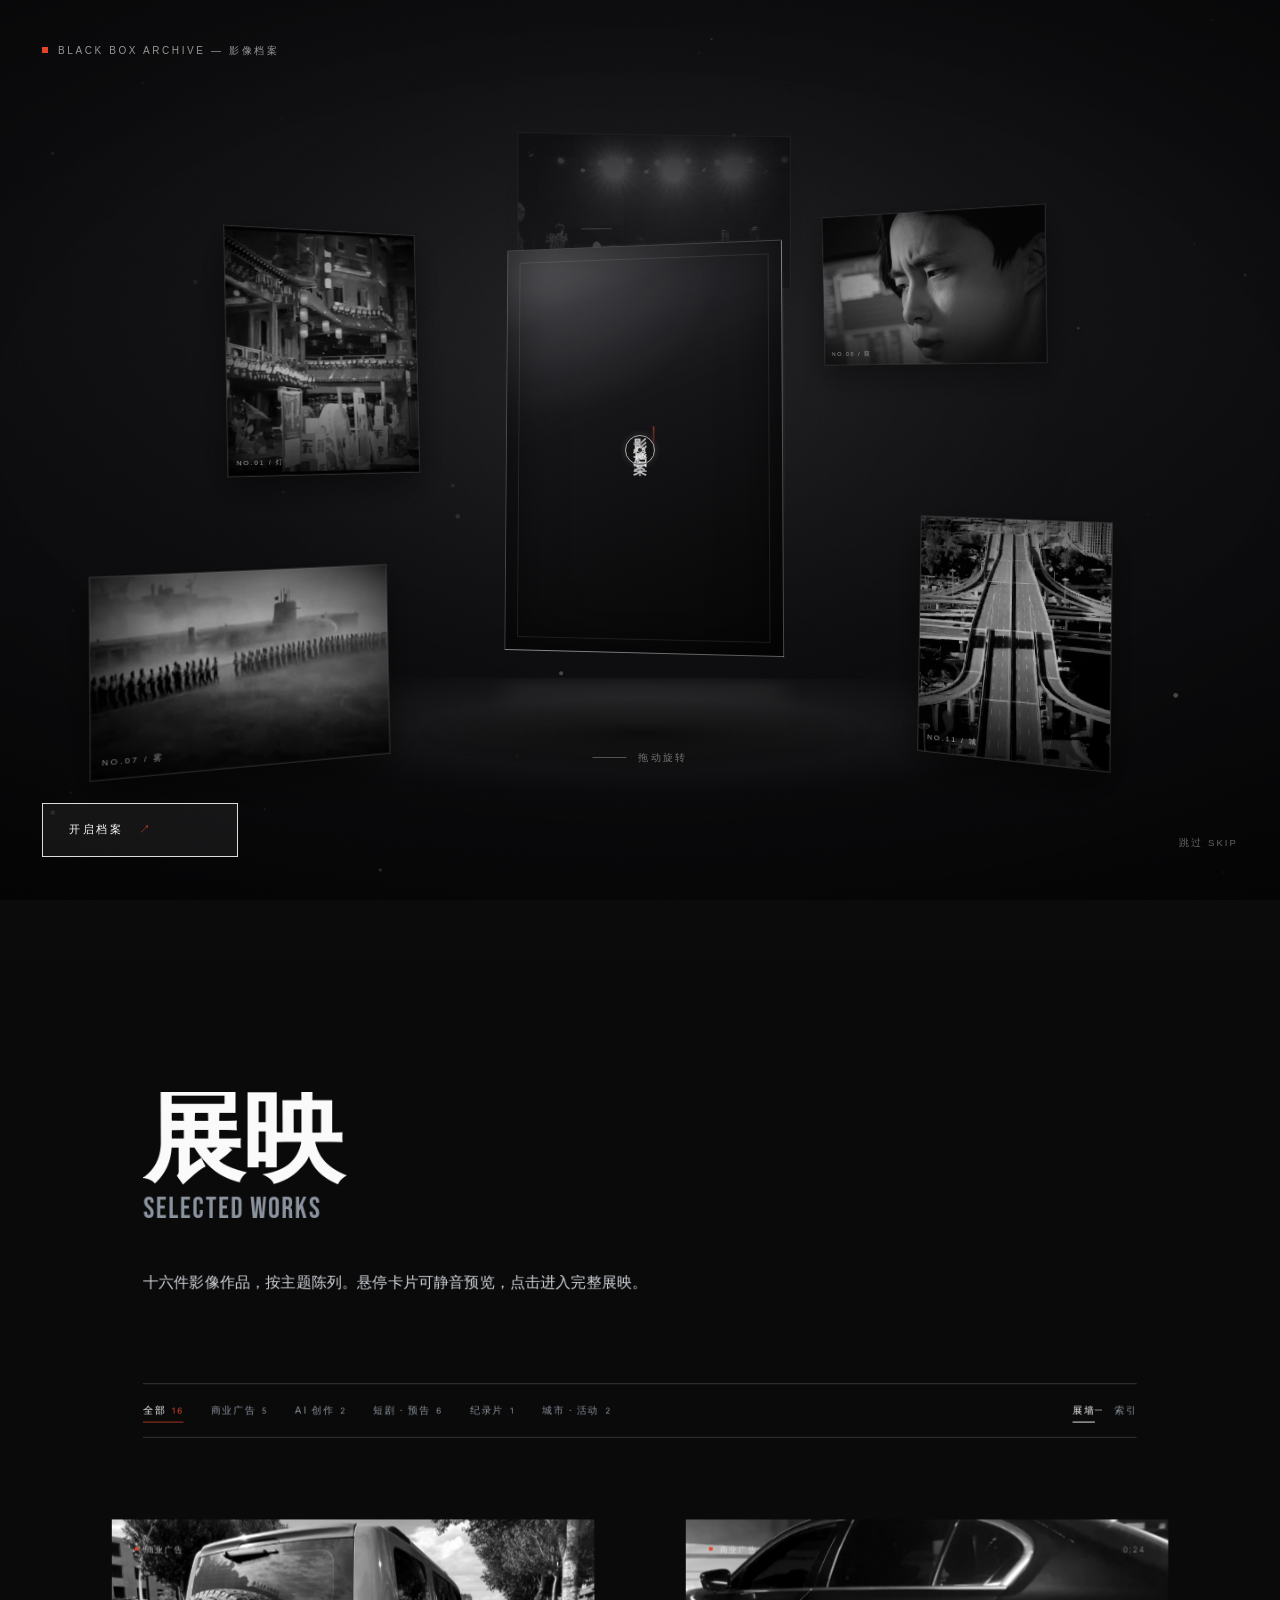
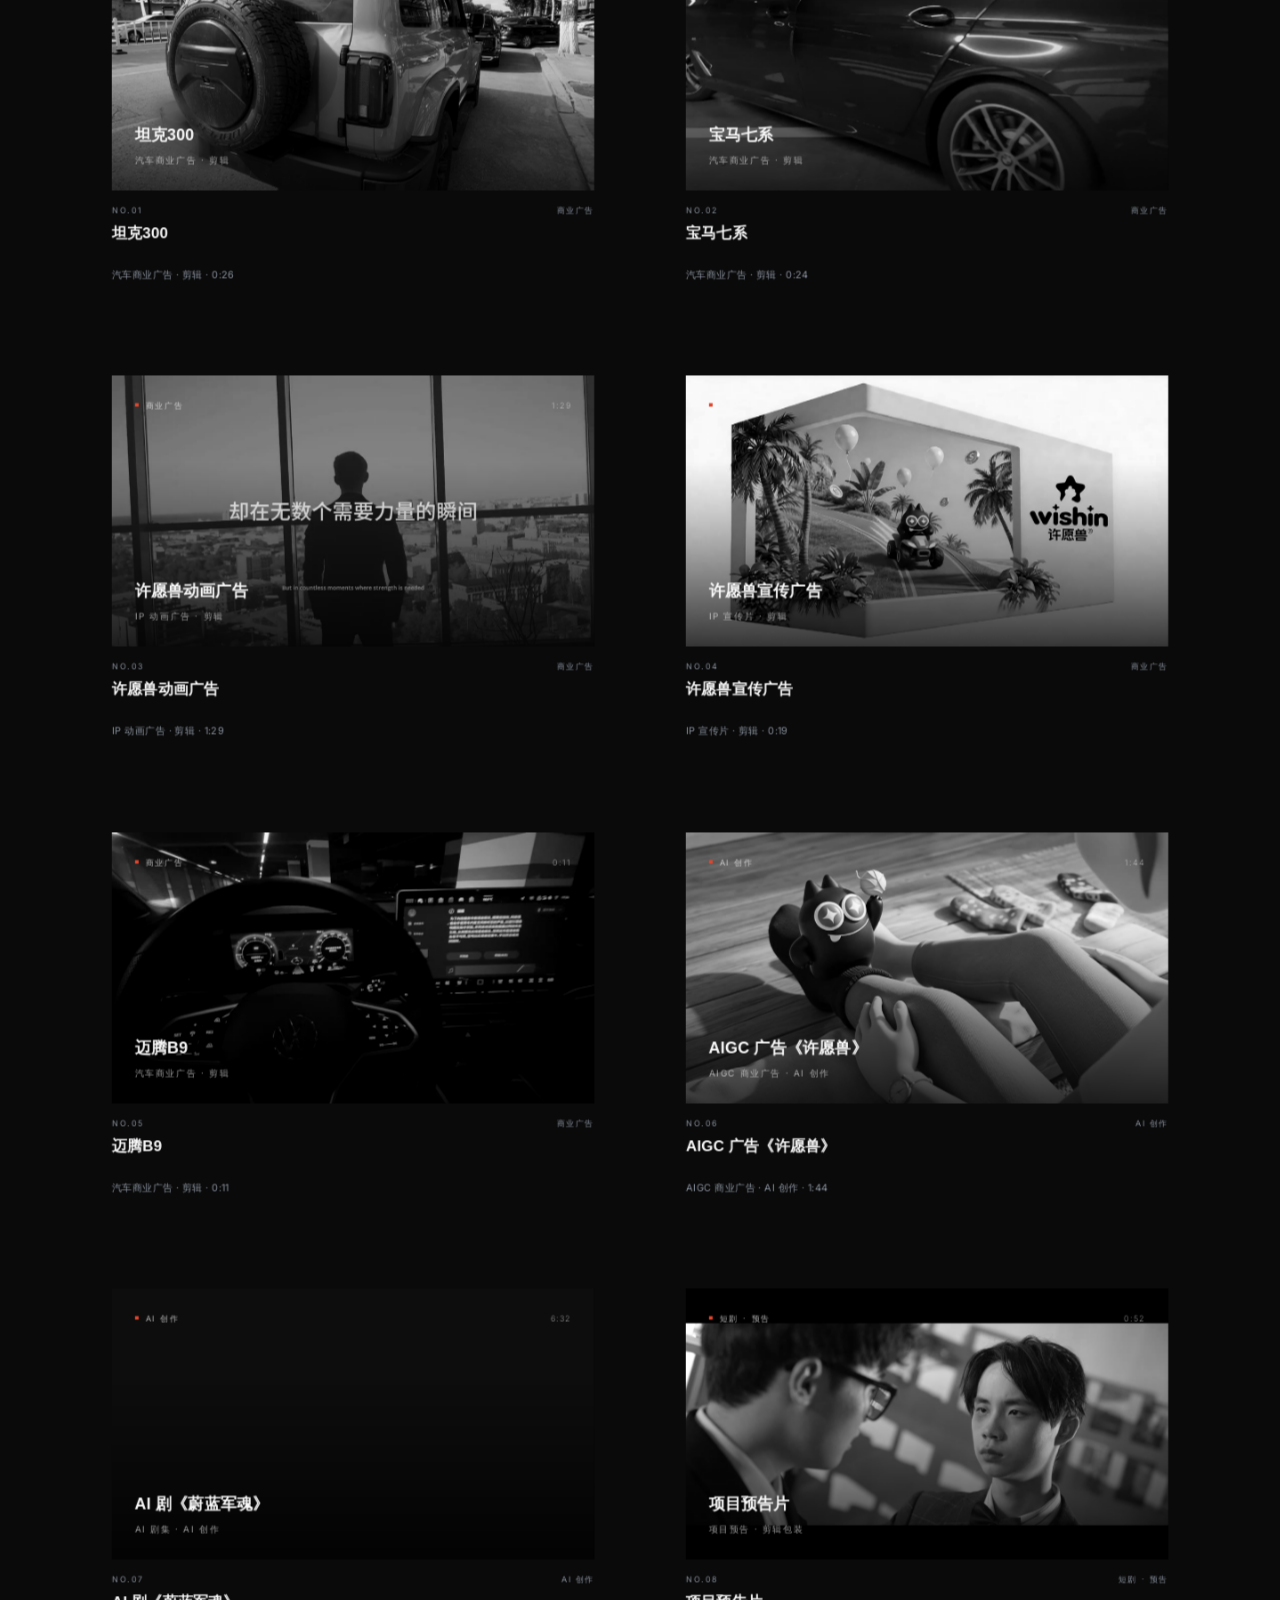
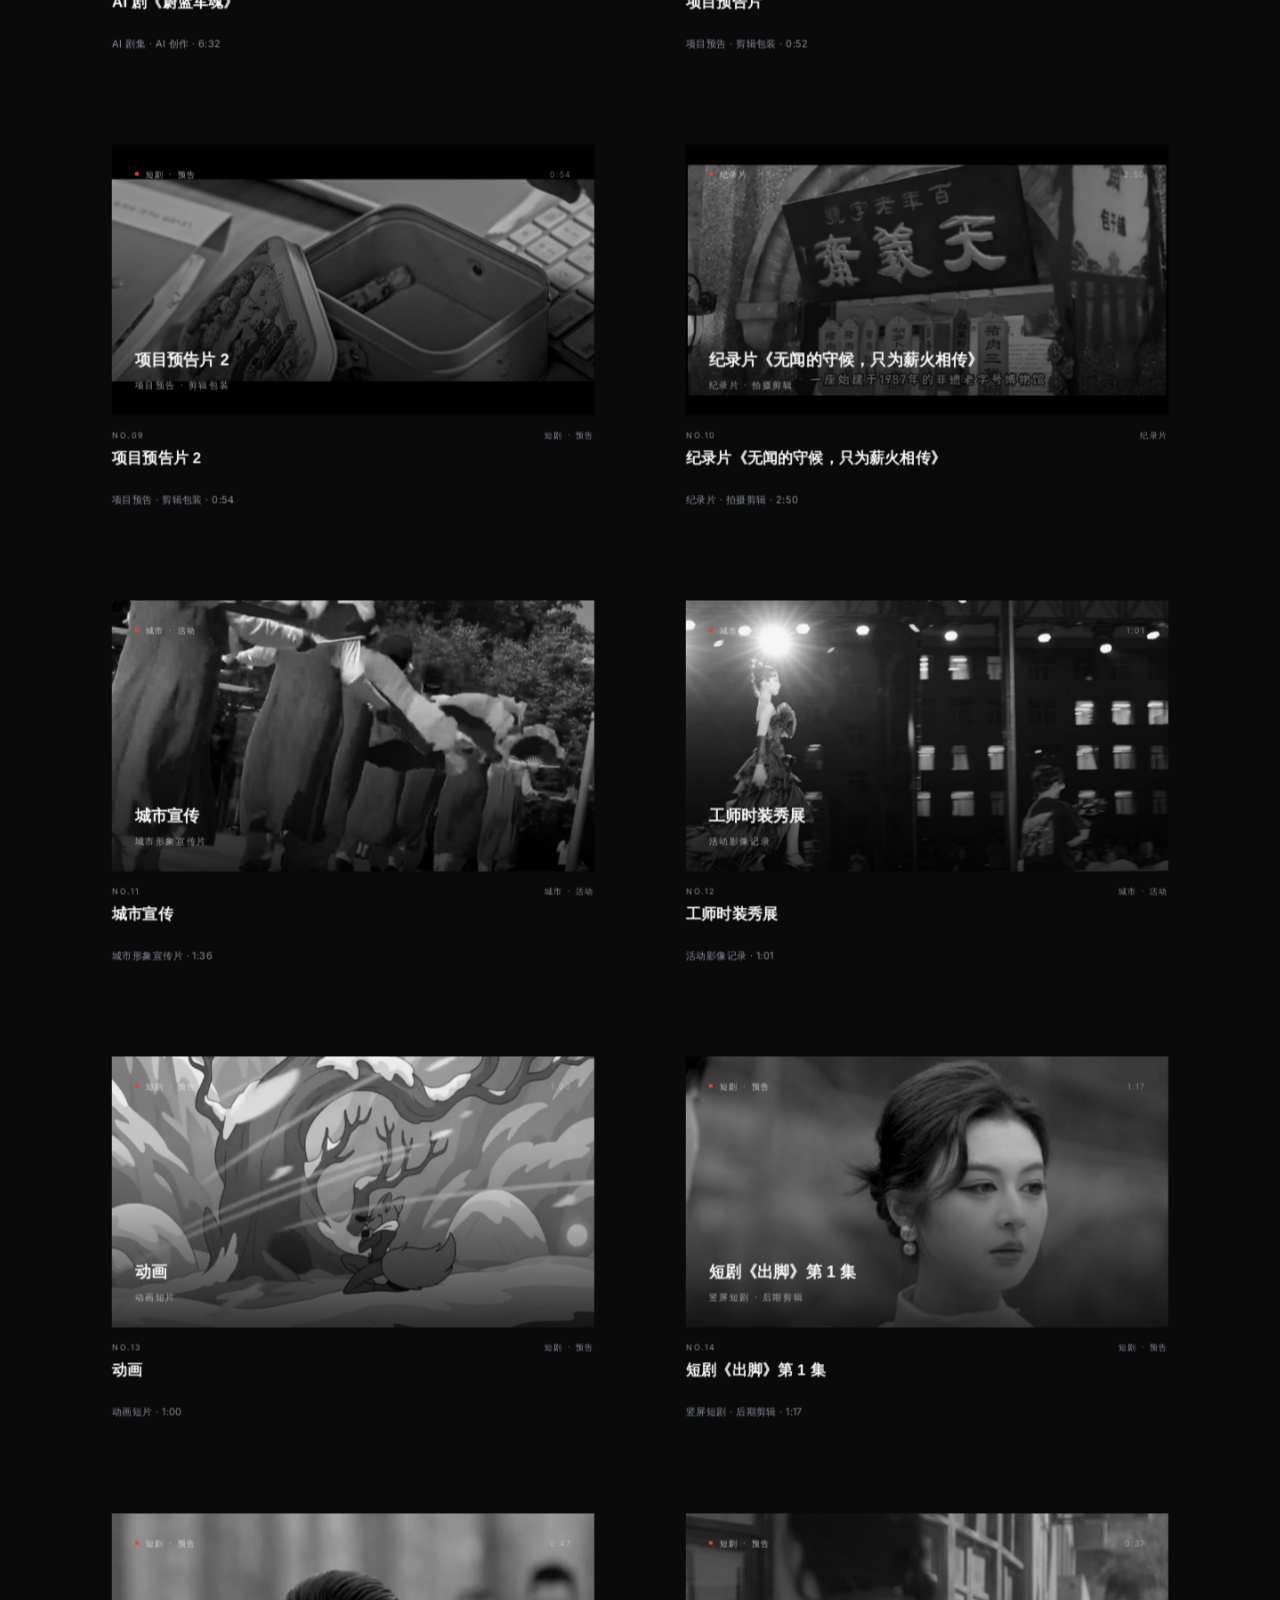
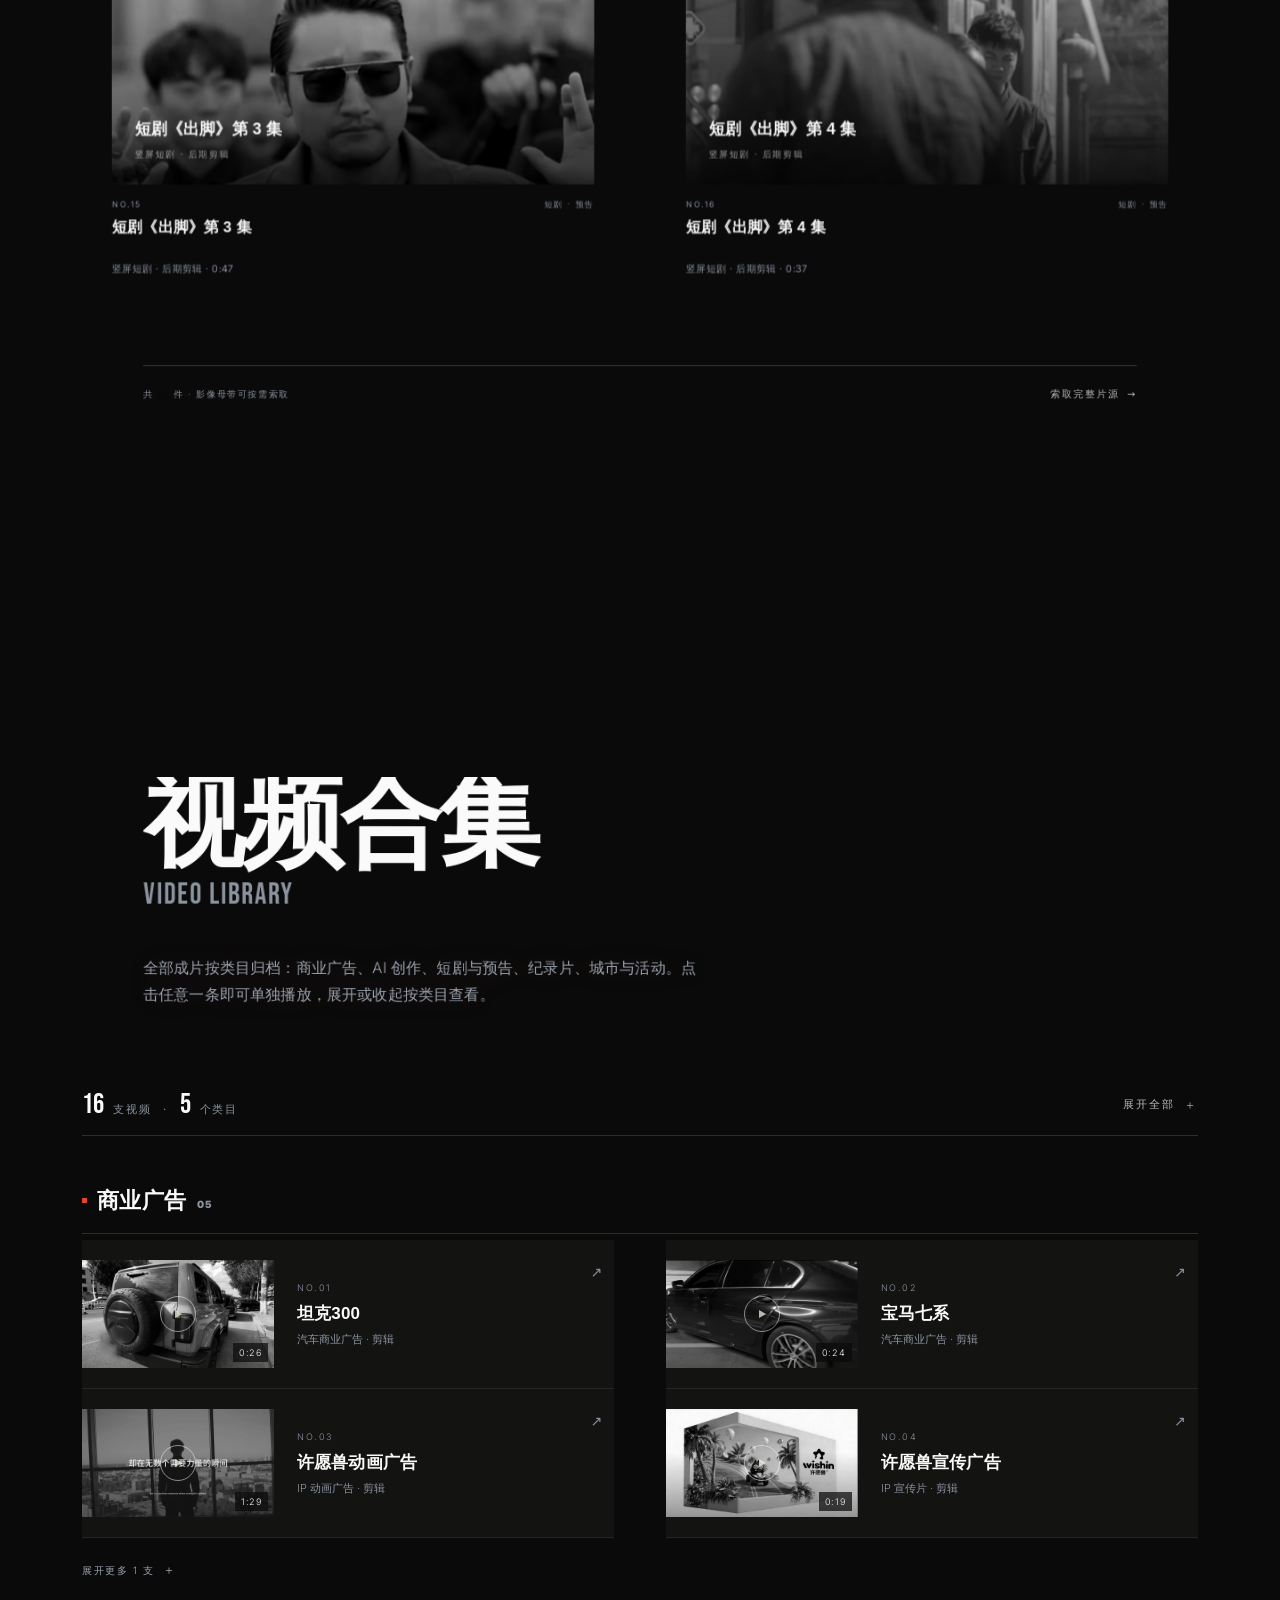
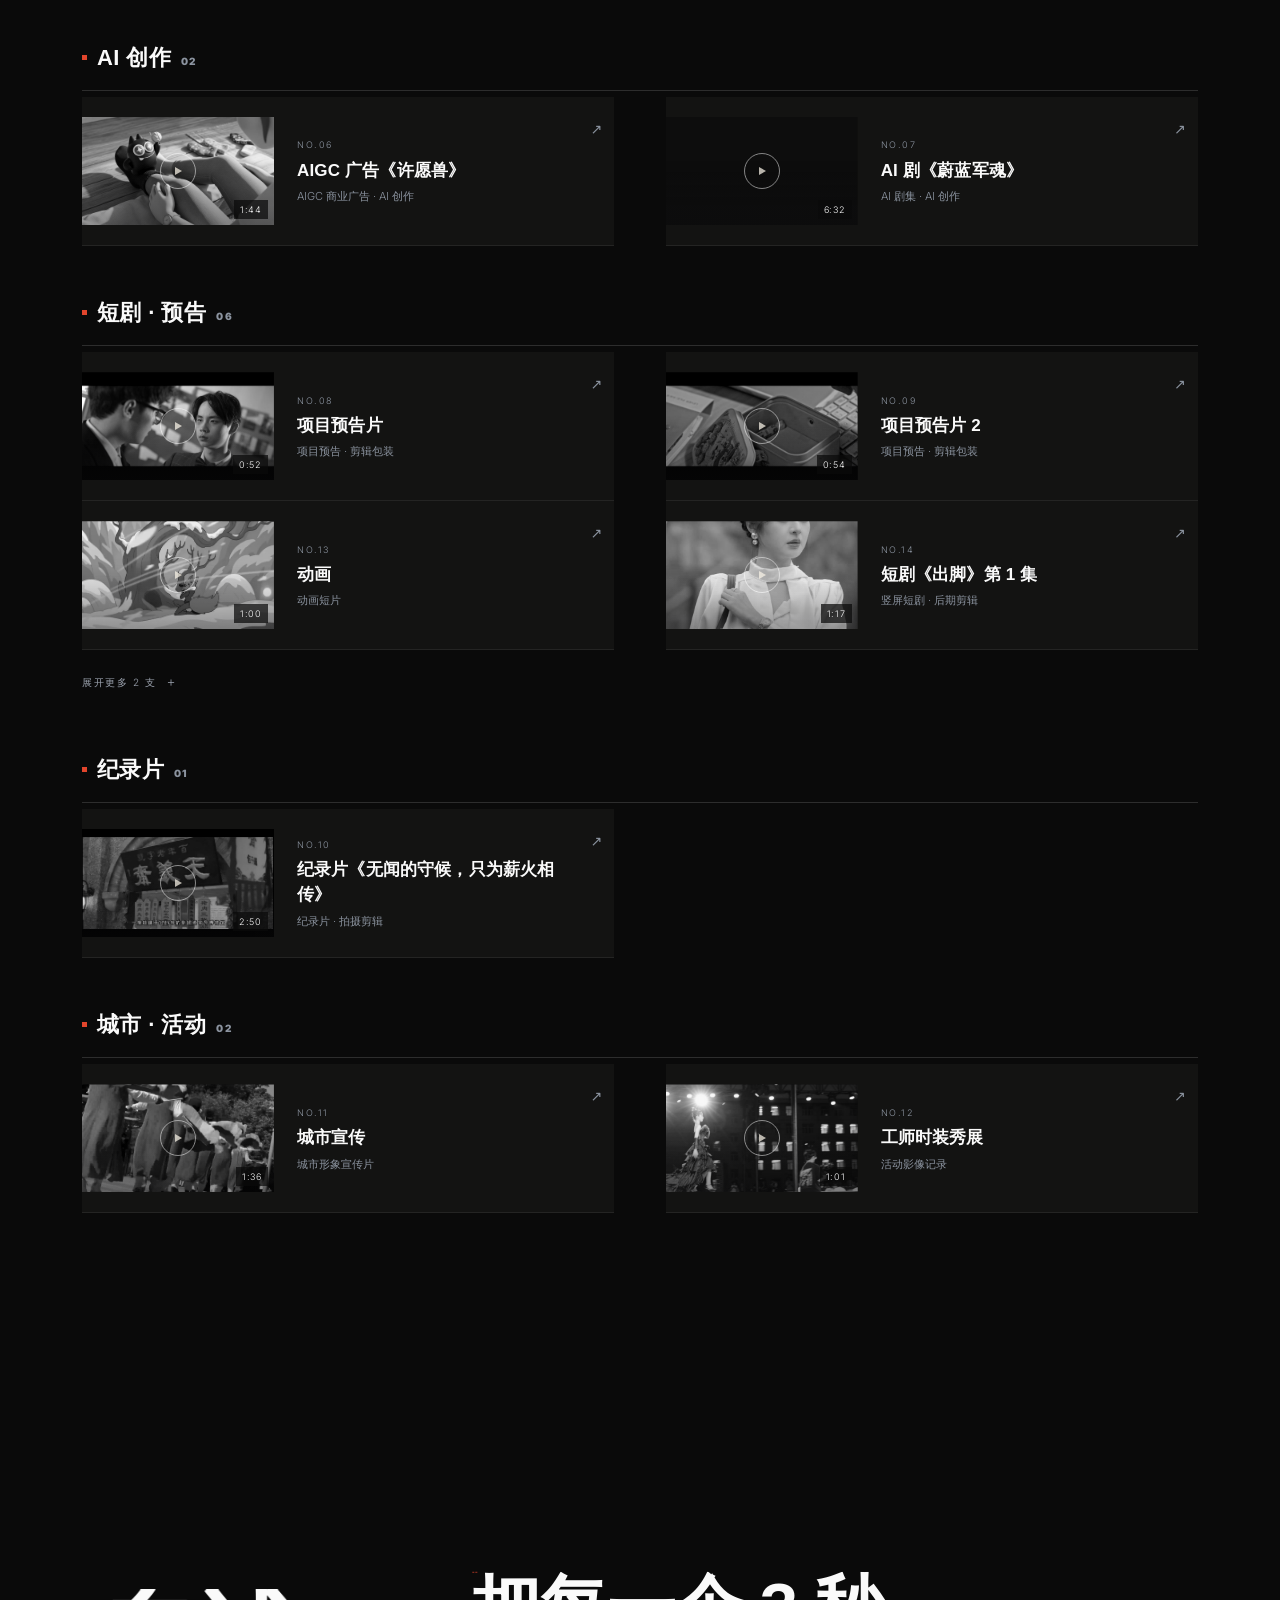
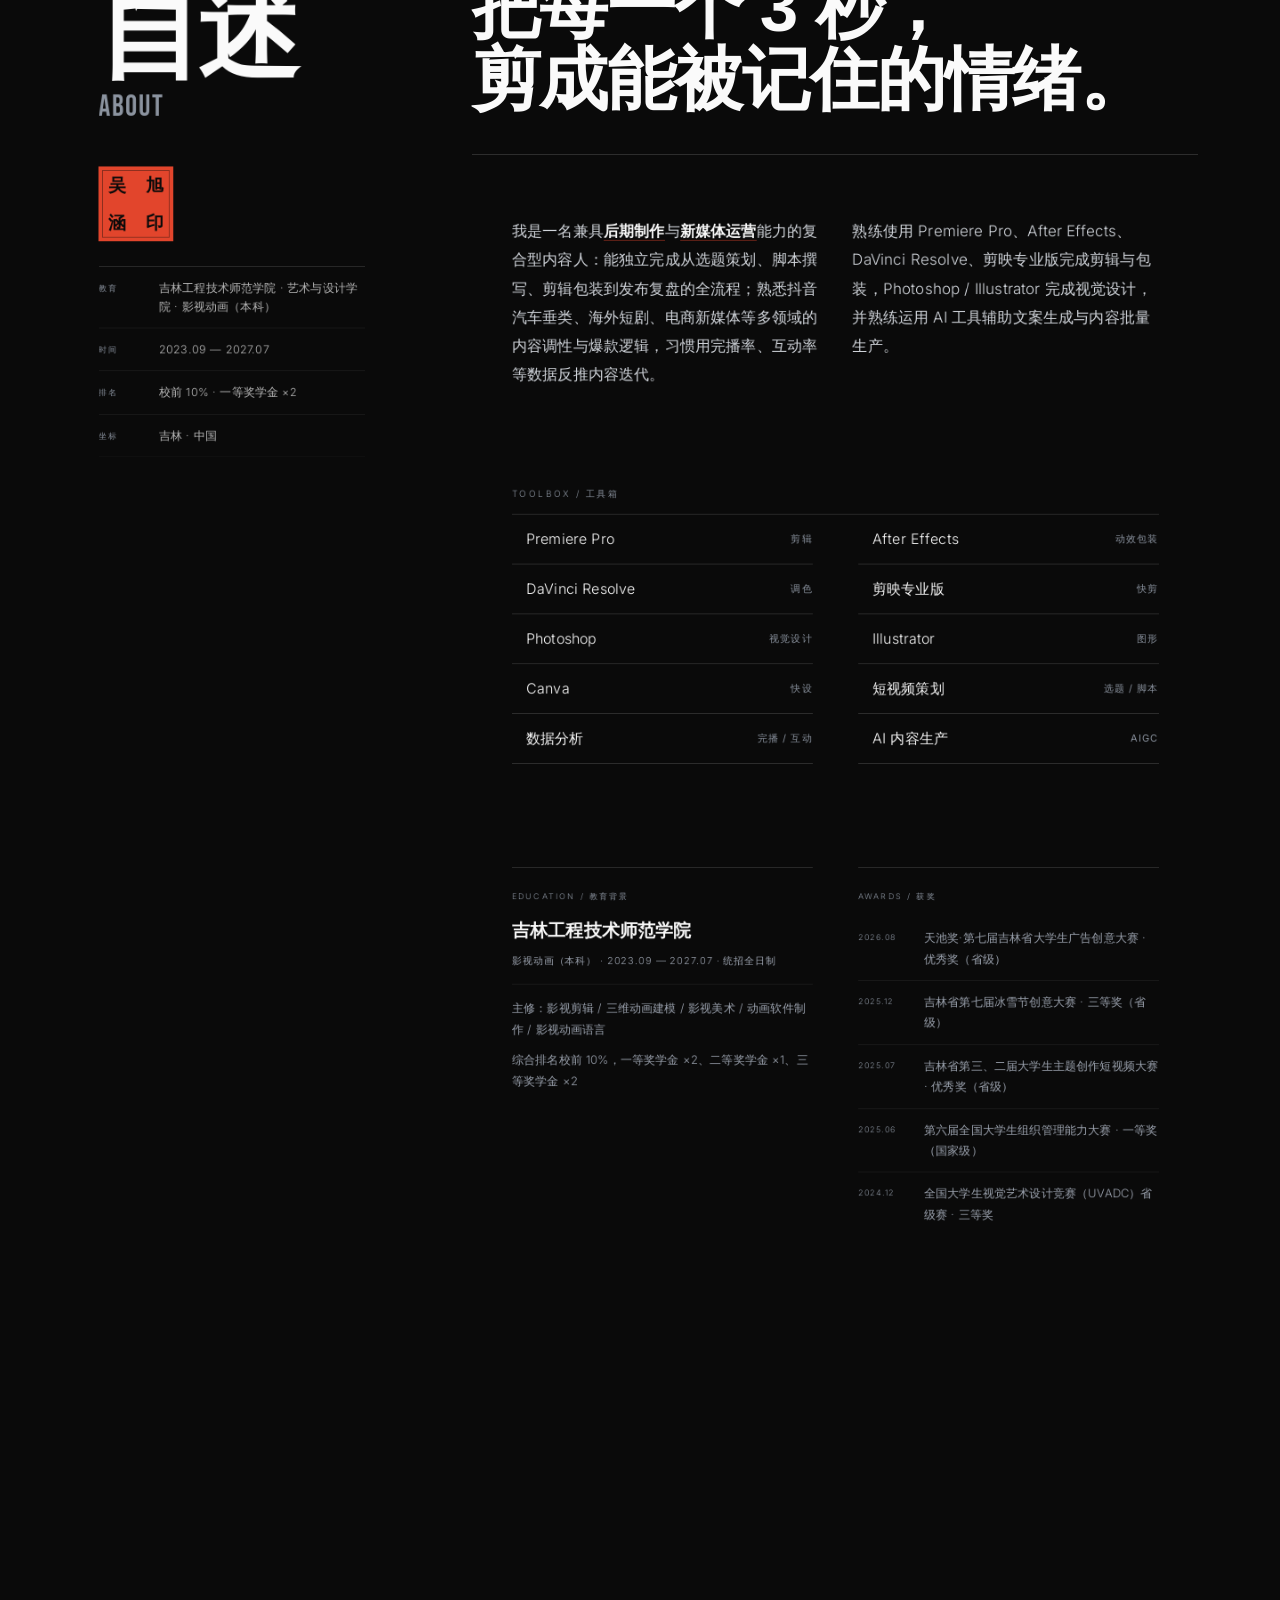
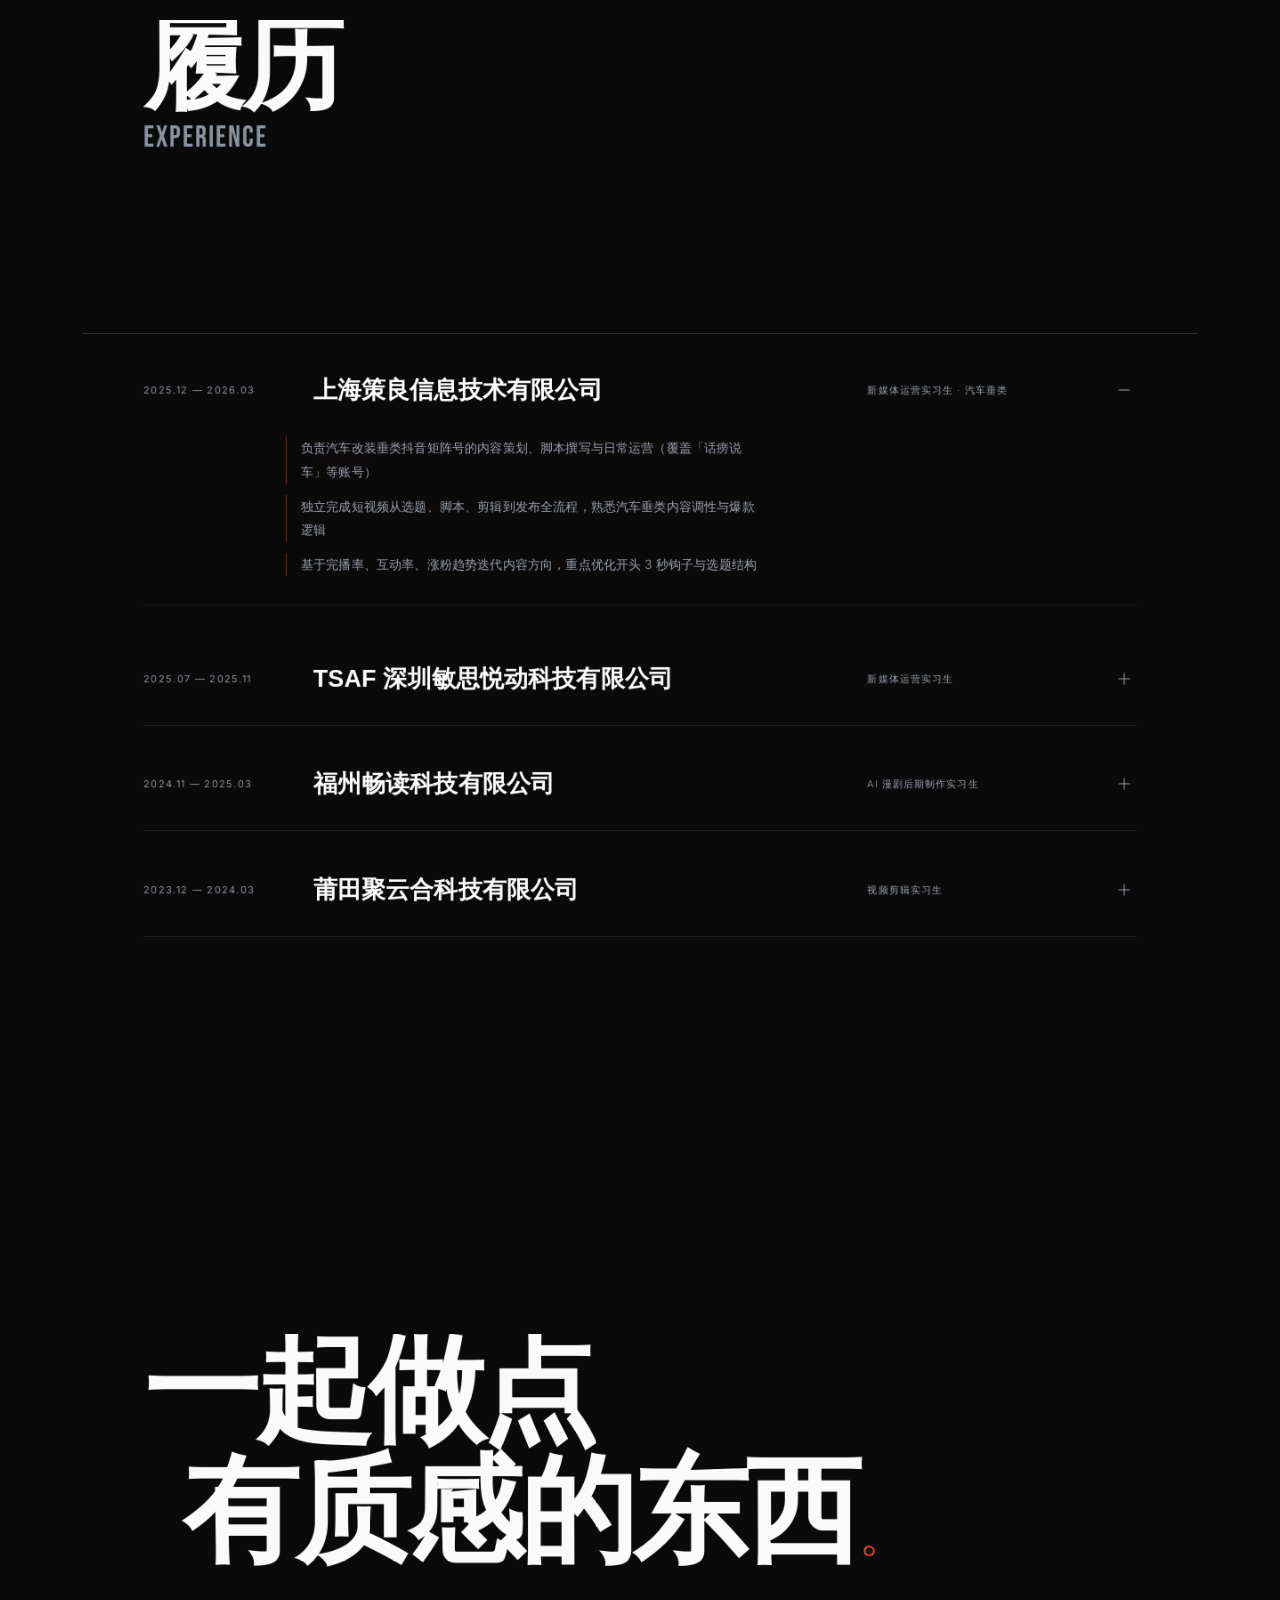
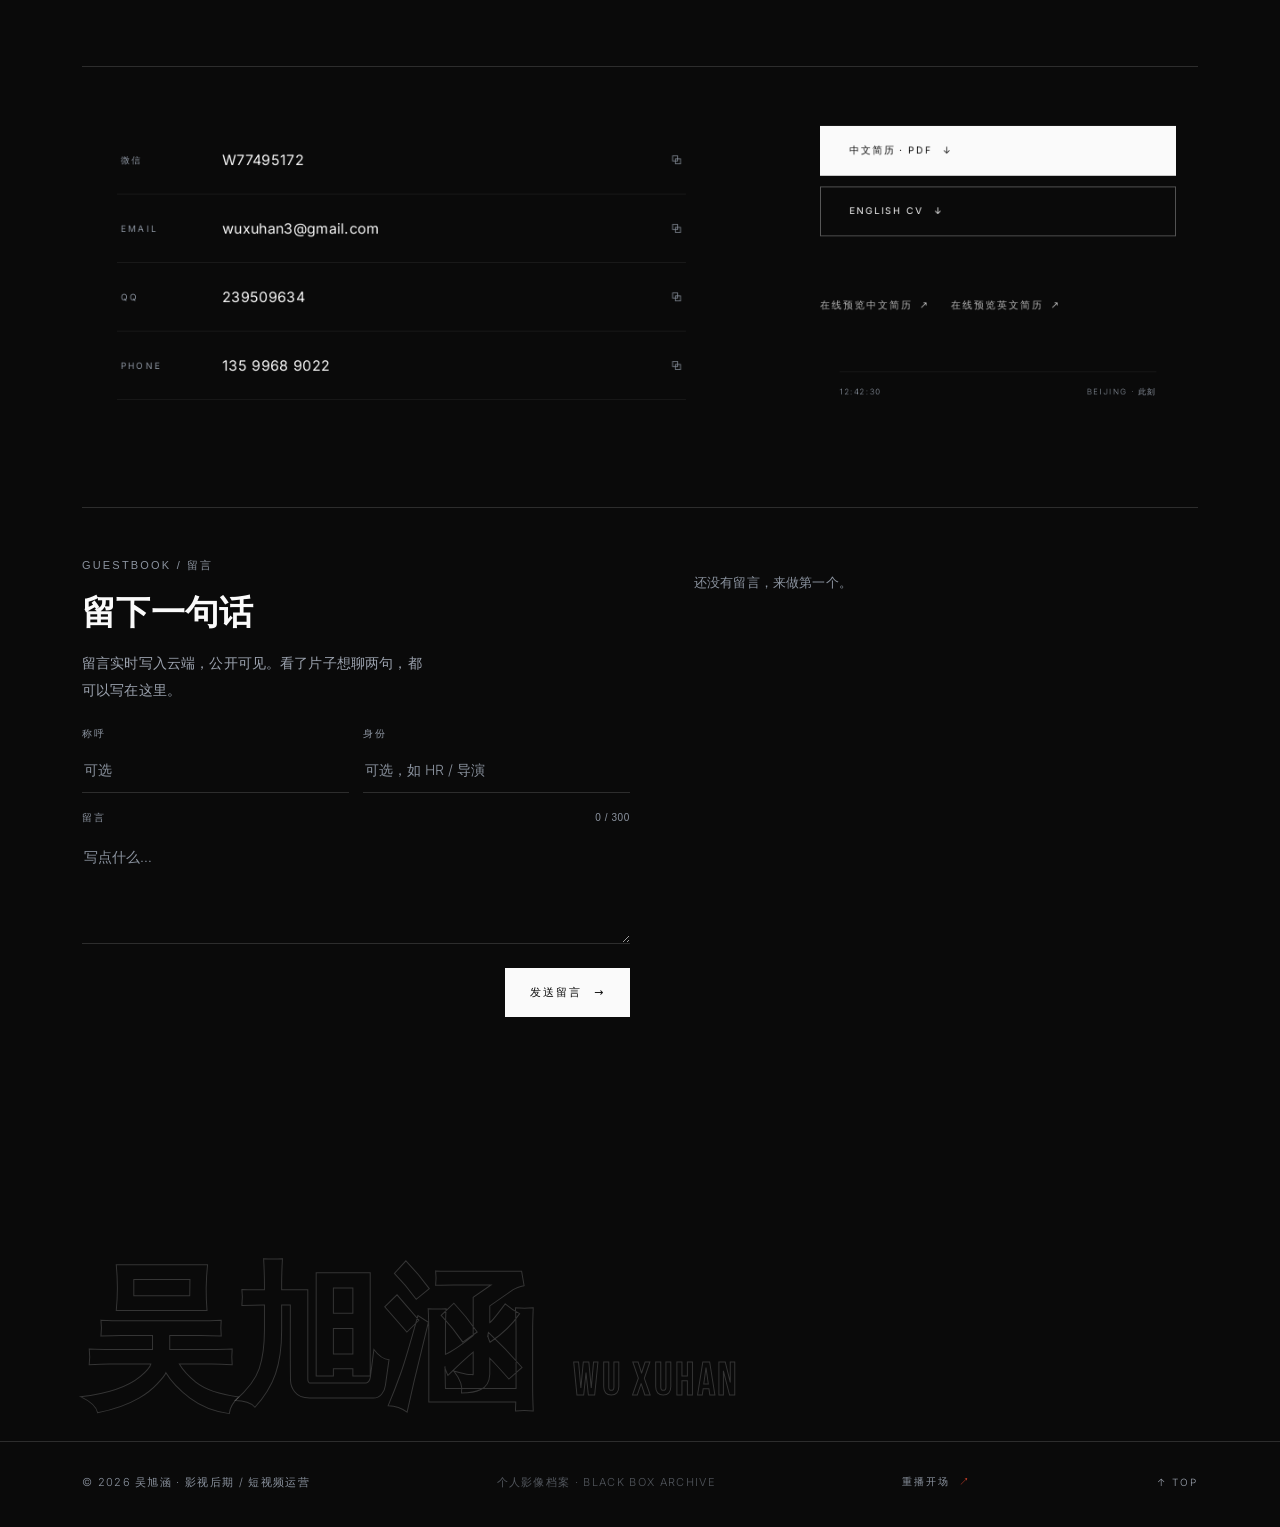
==== commit a4f614b2: "修正冰雪节赛事时间为 2025.12；畅读改团队1630集/个人月均130集；聚云合改5条脚本与账户维度指标" ====
--- a/index.html
+++ b/index.html
@@ -57,8 +57,8 @@
     "AIGC"
   ],
   "award": [
+    "天池奖·第七届吉林省大学生广告创意大赛 · 优秀奖（省级）",
     "吉林省第七届冰雪节创意大赛 · 三等奖（省级）",
-    "天池奖第七届吉林省大学生广告创意大赛 · 优秀奖（省级）",
     "吉林省第三、二届大学生主题创作短视频大赛 · 优秀奖（省级）",
     "第六届全国大学生组织管理能力大赛 · 一等奖（国家级）",
     "全国大学生视觉艺术设计竞赛（UVADC）省级赛 · 三等奖"
@@ -392,11 +392,11 @@
             <article class="info-card" data-reveal data-tilt>
               <p class="info-card-label" data-i18n="about.awardsLabel">AWARDS / 获奖</p>
               <ul class="award-list">
-                <li><span class="award-year">2026.12</span><span data-i18n="about.award1">吉林省第七届冰雪节创意大赛 · 三等奖（省级）</span></li>
-                <li><span class="award-year">2026.08</span><span data-i18n="about.award2">天池奖·第七届吉林省大学生广告创意大赛 · 优秀奖（省级）</span></li>
-                <li><span class="award-year">2025.07</span><span data-i18n="about.award3">吉林省第三、二届大学生主题创作短视频大赛 · 优秀奖（省级）</span></li>
-                <li><span class="award-year">2025.06</span><span data-i18n="about.award4">第六届全国大学生组织管理能力大赛 · 一等奖（国家级）</span></li>
-                <li><span class="award-year">2024.12</span><span data-i18n="about.award5">全国大学生视觉艺术设计竞赛（UVADC）省级赛 · 三等奖</span></li>
+                <li><span class="award-year">2026.08</span><span data-i18n="about.award1">天池奖·第七届吉林省大学生广告创意大赛 · 优秀奖（省级）</span></li>
+<li><span class="award-year">2025.12</span><span data-i18n="about.award2">吉林省第七届冰雪节创意大赛 · 三等奖（省级）</span></li>
+<li><span class="award-year">2025.07</span><span data-i18n="about.award3">吉林省第三、二届大学生主题创作短视频大赛 · 优秀奖（省级）</span></li>
+<li><span class="award-year">2025.06</span><span data-i18n="about.award4">第六届全国大学生组织管理能力大赛 · 一等奖（国家级）</span></li>
+<li><span class="award-year">2024.12</span><span data-i18n="about.award5">全国大学生视觉艺术设计竞赛（UVADC）省级赛 · 三等奖</span></li>
               </ul>
             </article>
           </div>
@@ -453,9 +453,9 @@
             <span class="exp-toggle" aria-hidden="true"></span>
           </button>
           <div class="exp-panel"><div class="exp-panel-inner"><ul>
-            <li data-i18n="exp.b31">独立完成 15 部都市复仇竖屏短剧后期剪辑，累计交付 1630 集。</li>
-            <li data-i18n="exp.b32">作品上线 MoboReels 等畅读海外短剧 App，单部最高登顶站内日榜第 1 名。</li>
-            <li data-i18n="exp.b33">基于海外榜单重构剪辑节奏，单集效率提升 36%。</li>
+            <li data-i18n="exp.b31">参与 15 部都市复仇竖屏短剧后期剪辑，团队累计交付 1630 集。</li>
+            <li data-i18n="exp.b32">作品上线 MoboReels 等畅读海外短剧 App，单部最高登顶站内日榜第 1 名，单集最高播放 600 万。</li>
+            <li data-i18n="exp.b33">个人月均产出 130 集，单集效率提升 36%，完播率提升 3 个百分点。</li>
           </ul></div></div>
         </li>
         <li class="exp-item">
@@ -467,7 +467,7 @@
           </button>
           <div class="exp-panel"><div class="exp-panel-inner"><ul>
             <li data-i18n="exp.b41">负责直播切片与千川投流素材剪辑，日均产出 10–15 条。</li>
-            <li data-i18n="exp.b42">编写千川投放脚本，7 条成功跑量，素材完播率提升 35%。</li>
+            <li data-i18n="exp.b42">编写 5 条千川投放脚本，7 条衍生素材跑量，账户完播率提升 35%。</li>
           </ul></div></div>
         </li>
       </ol>
